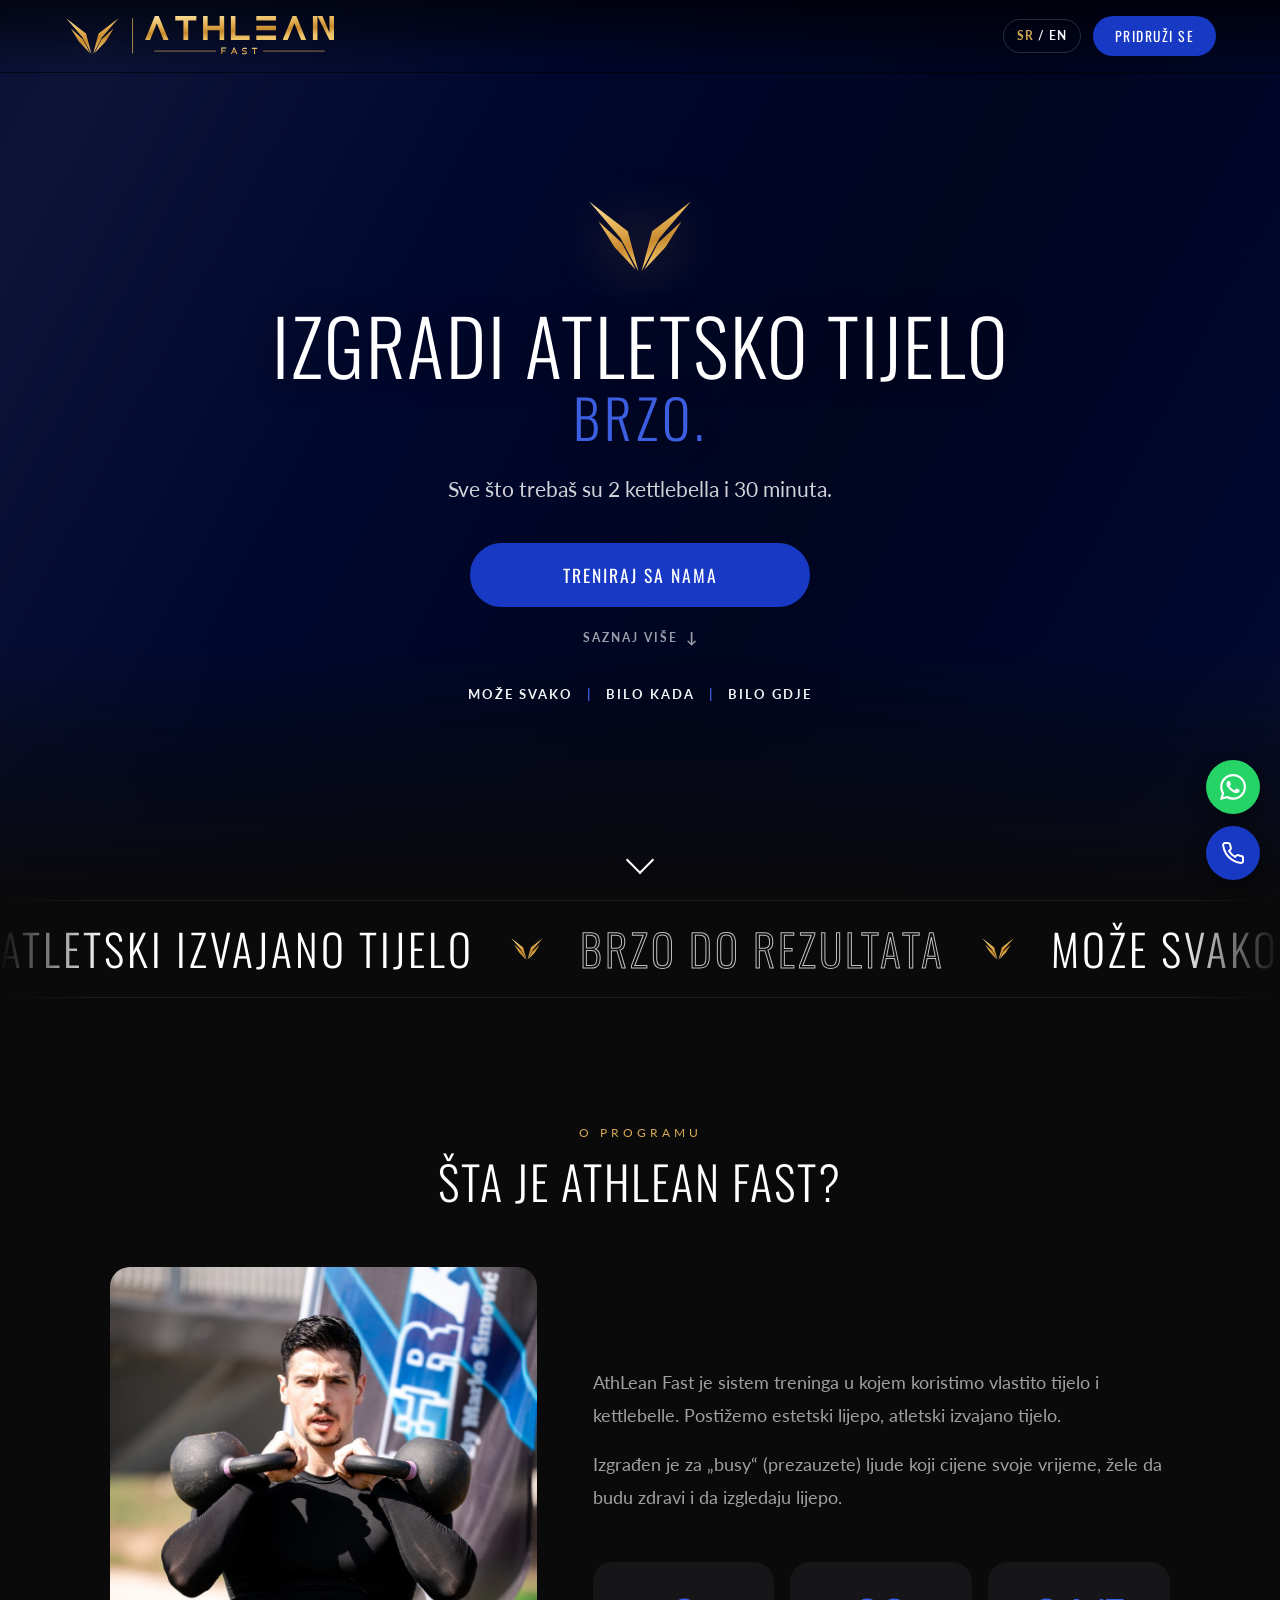
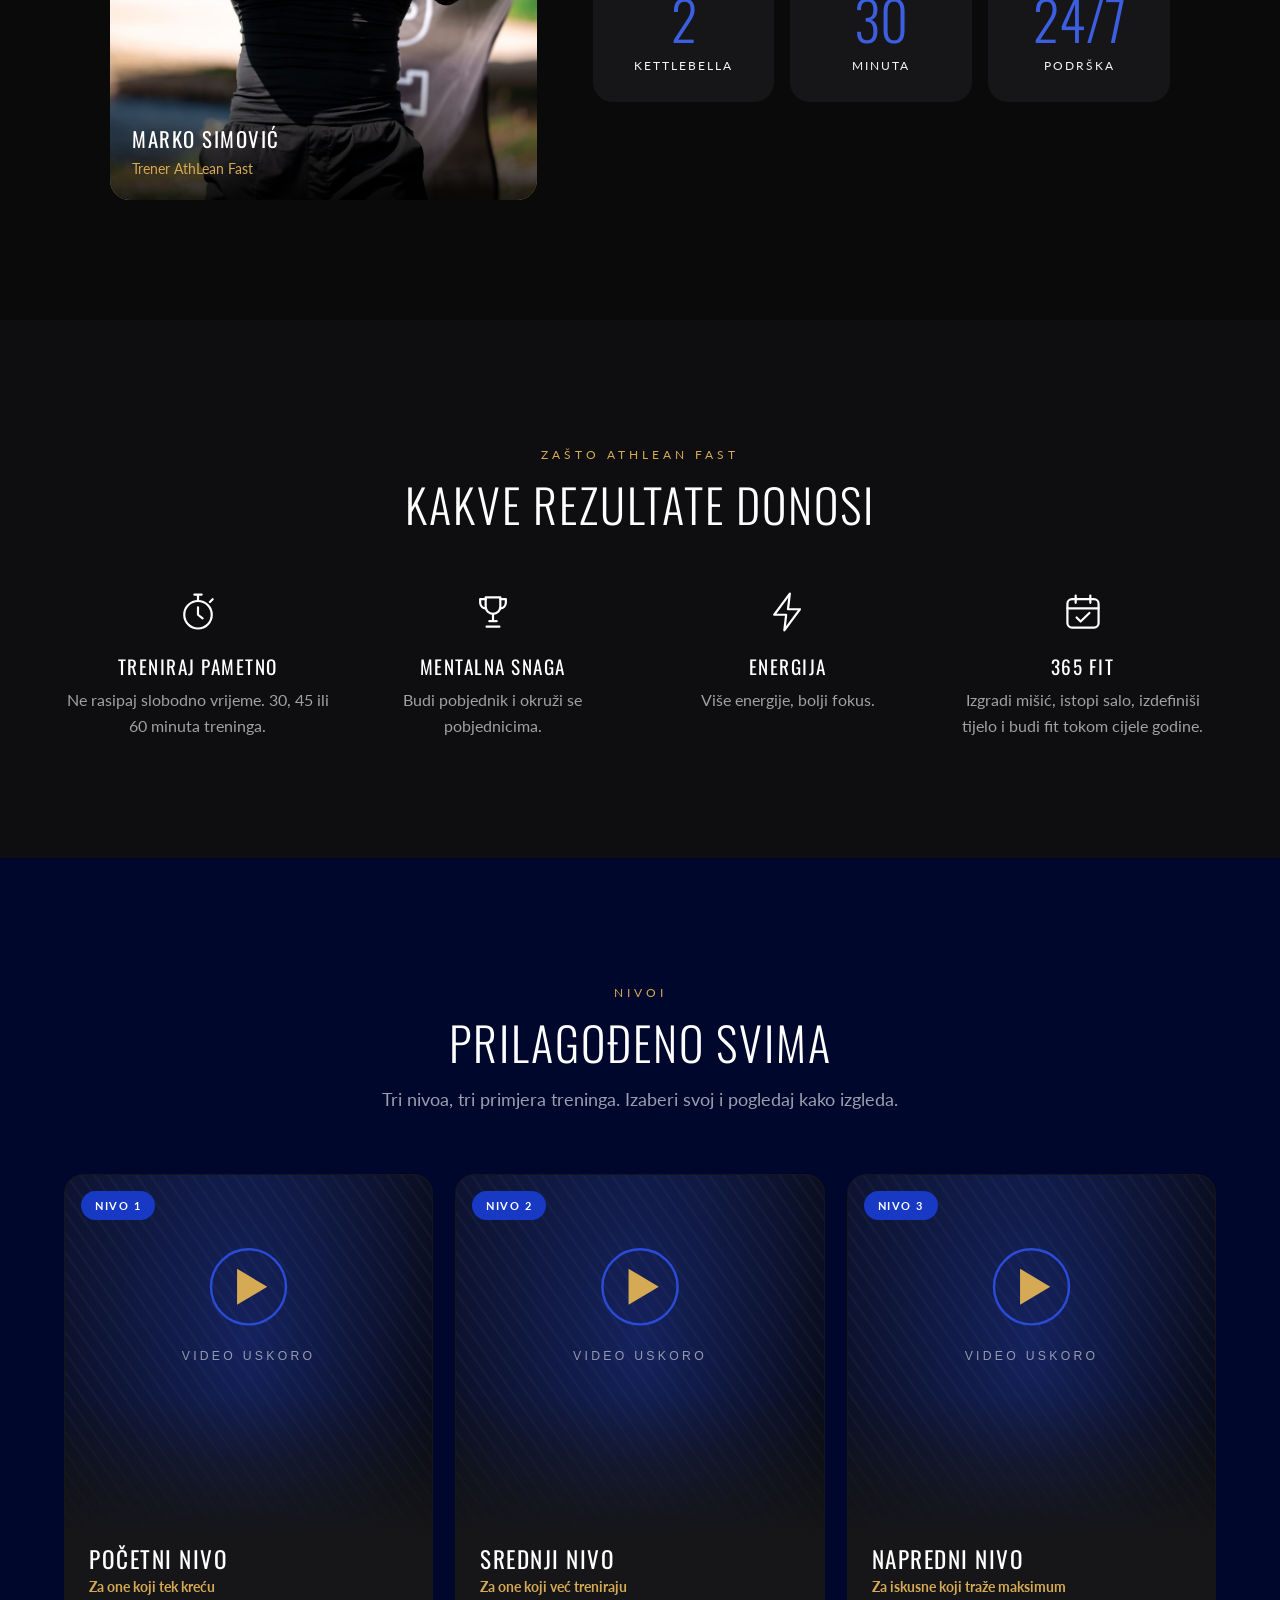
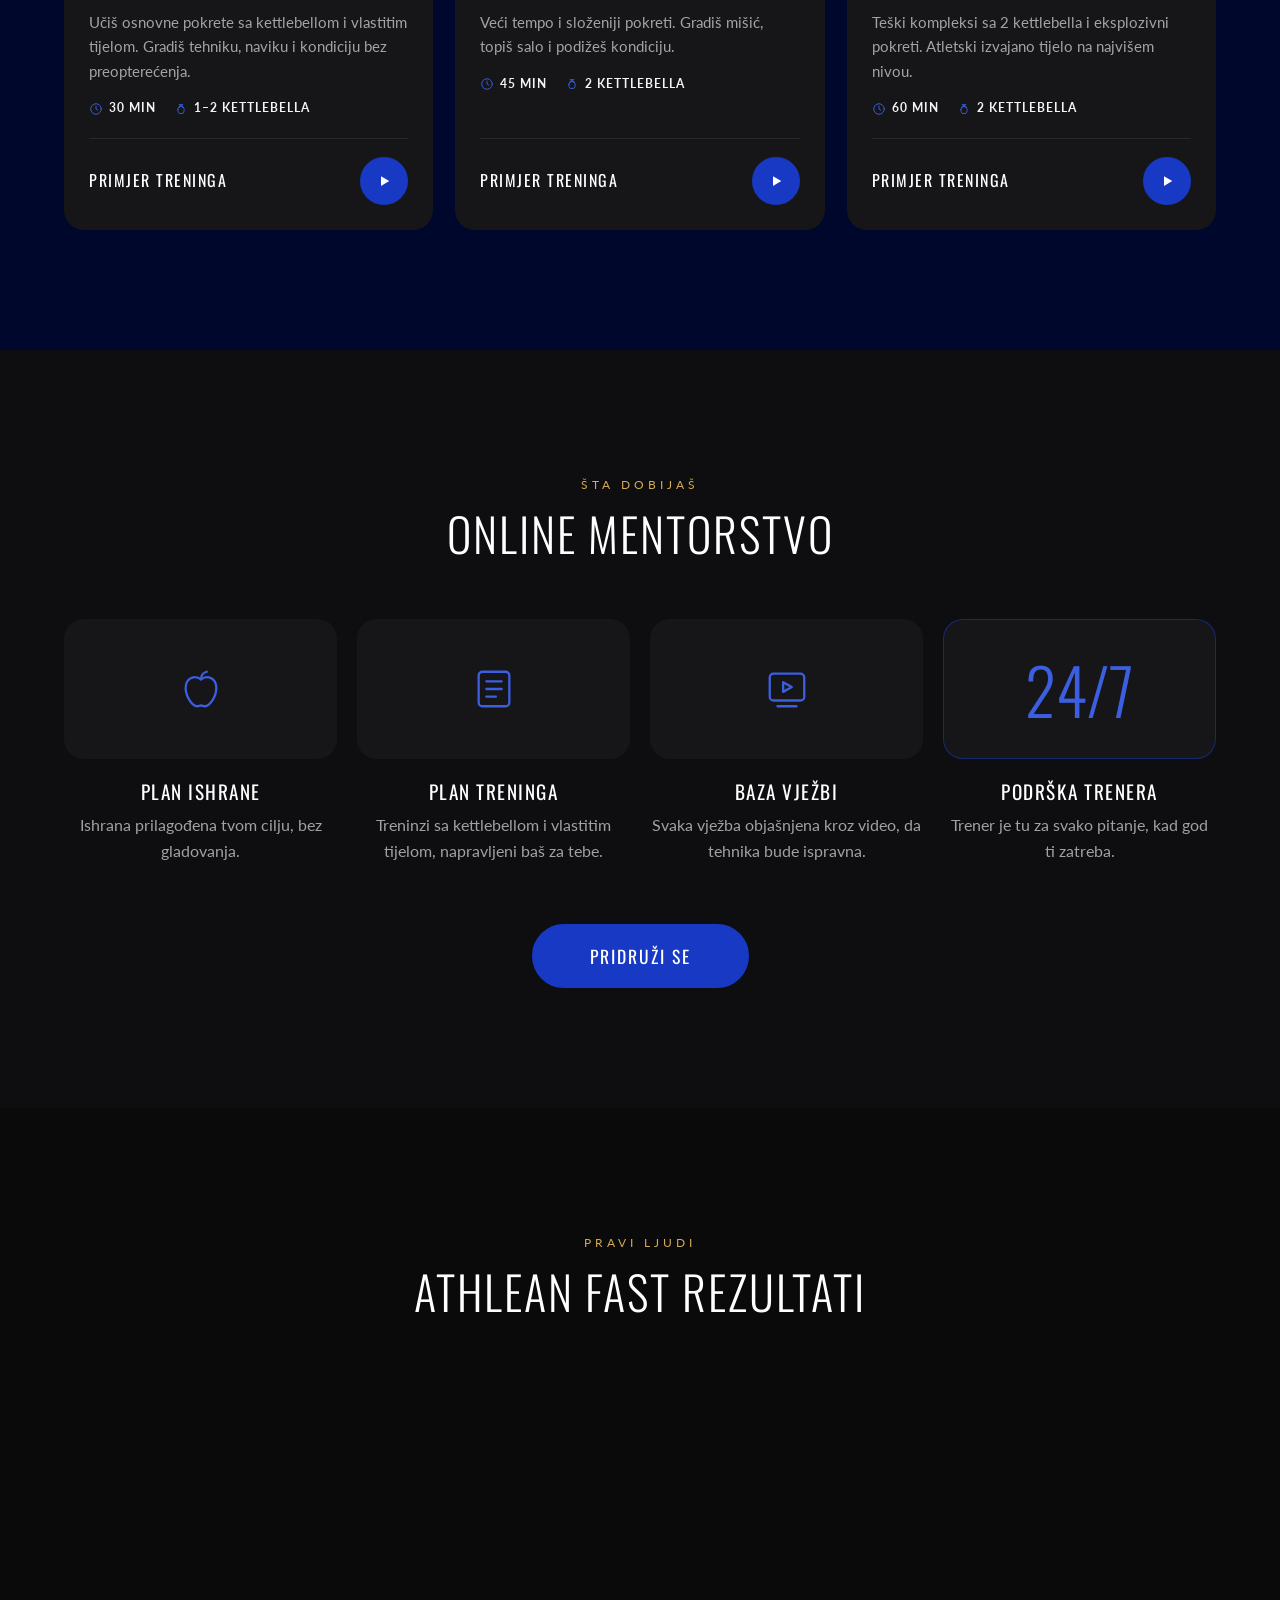
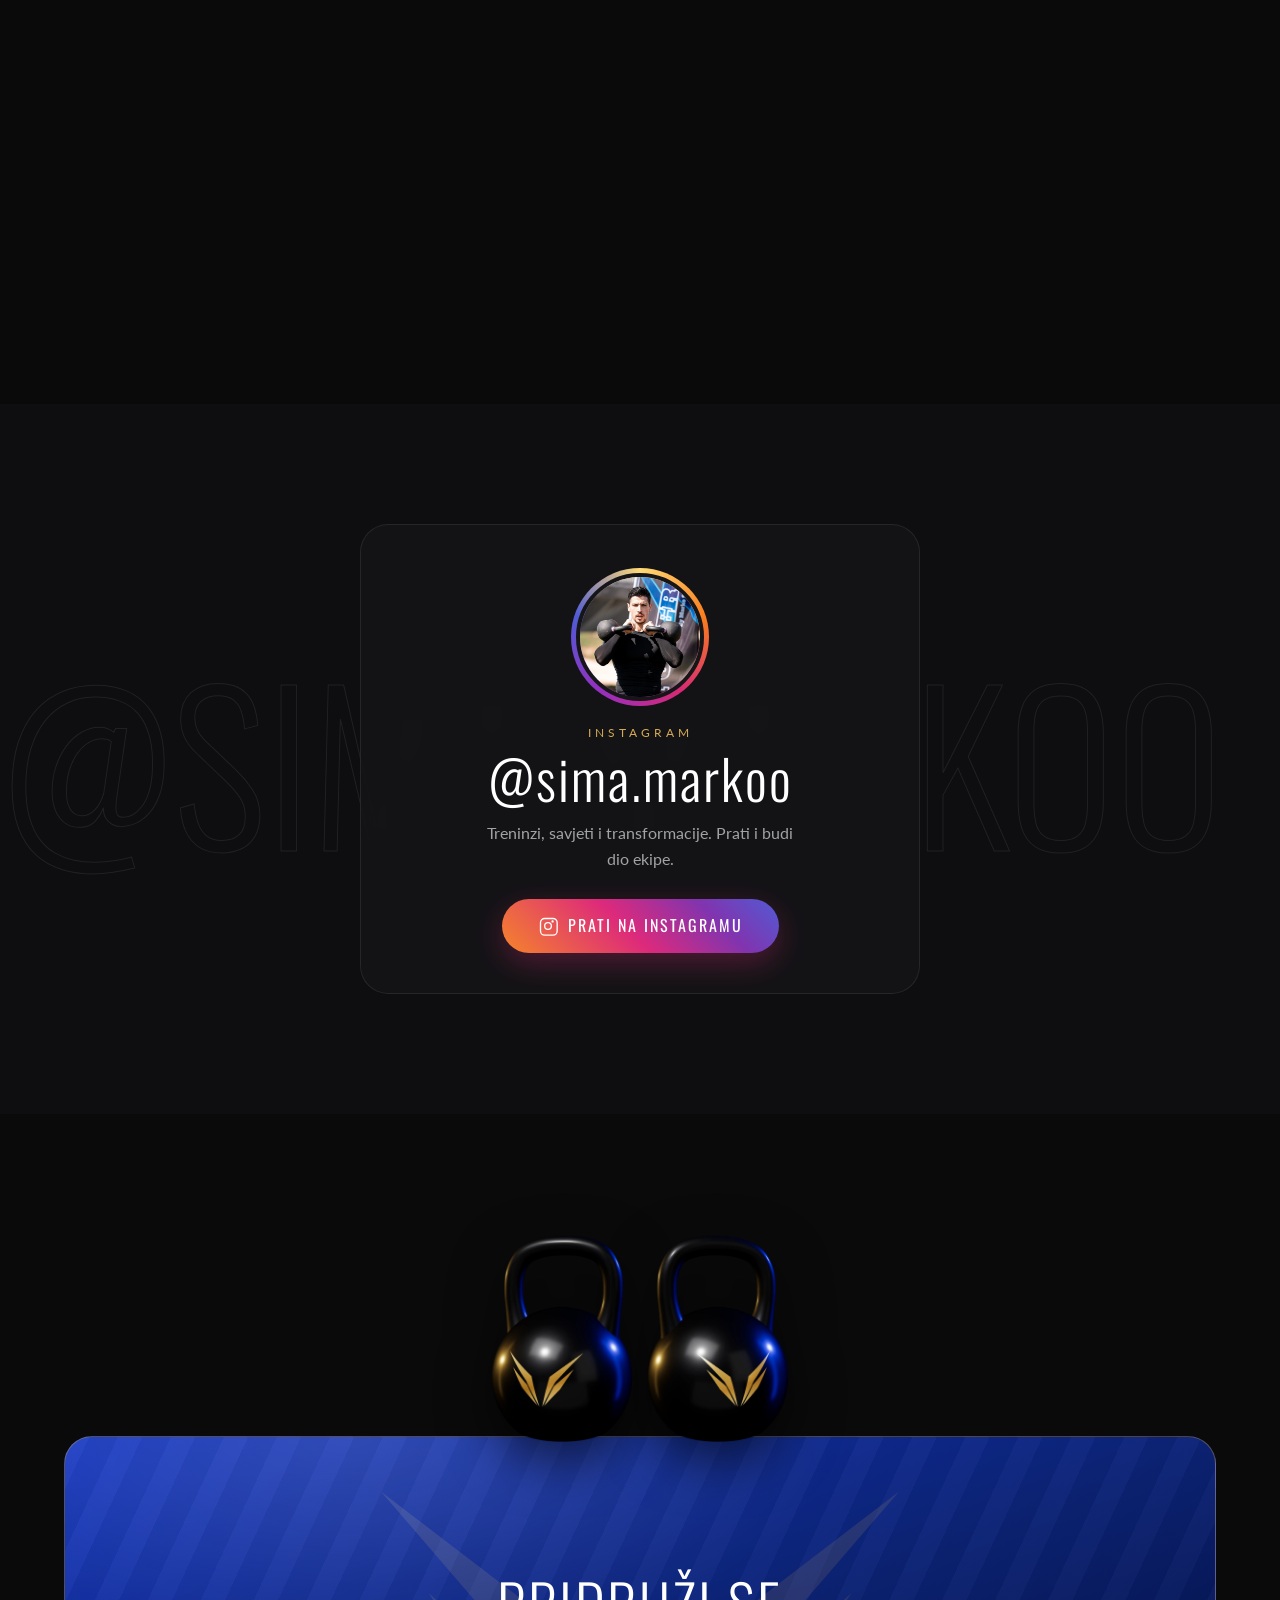
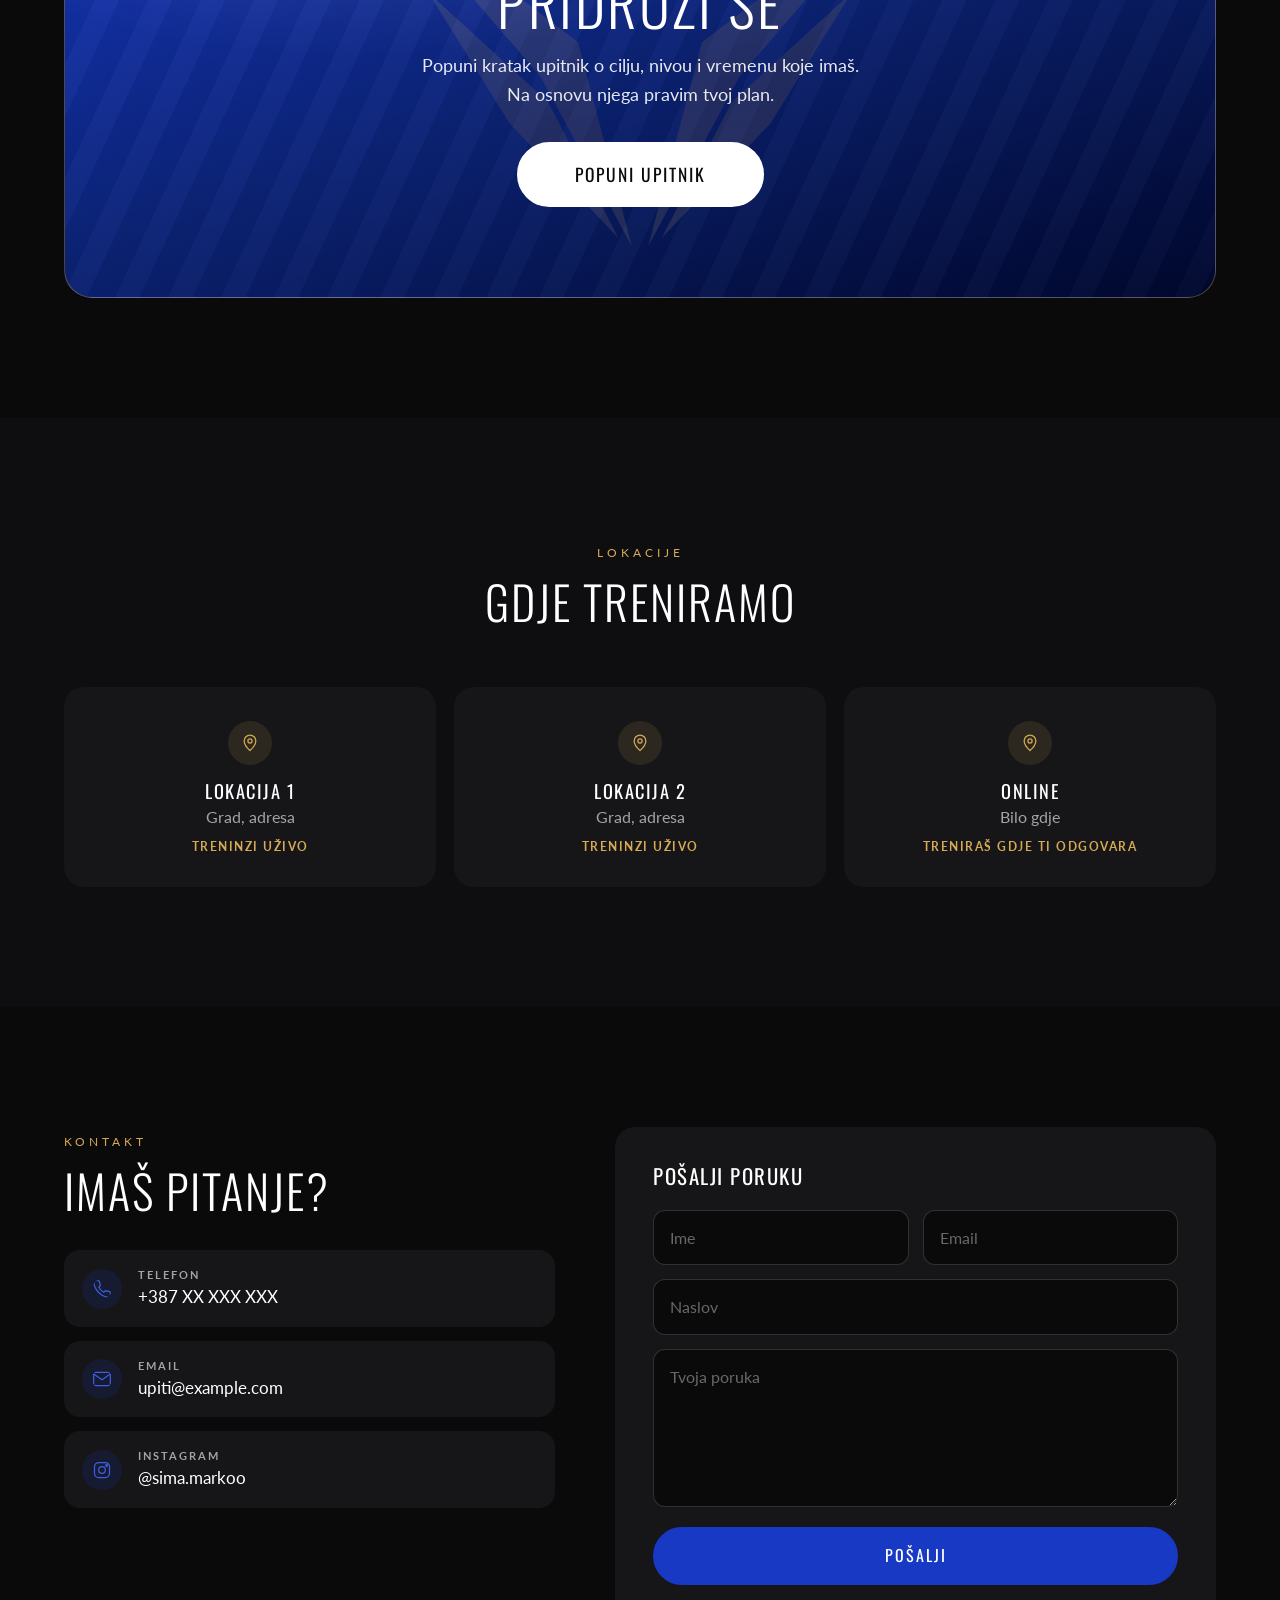
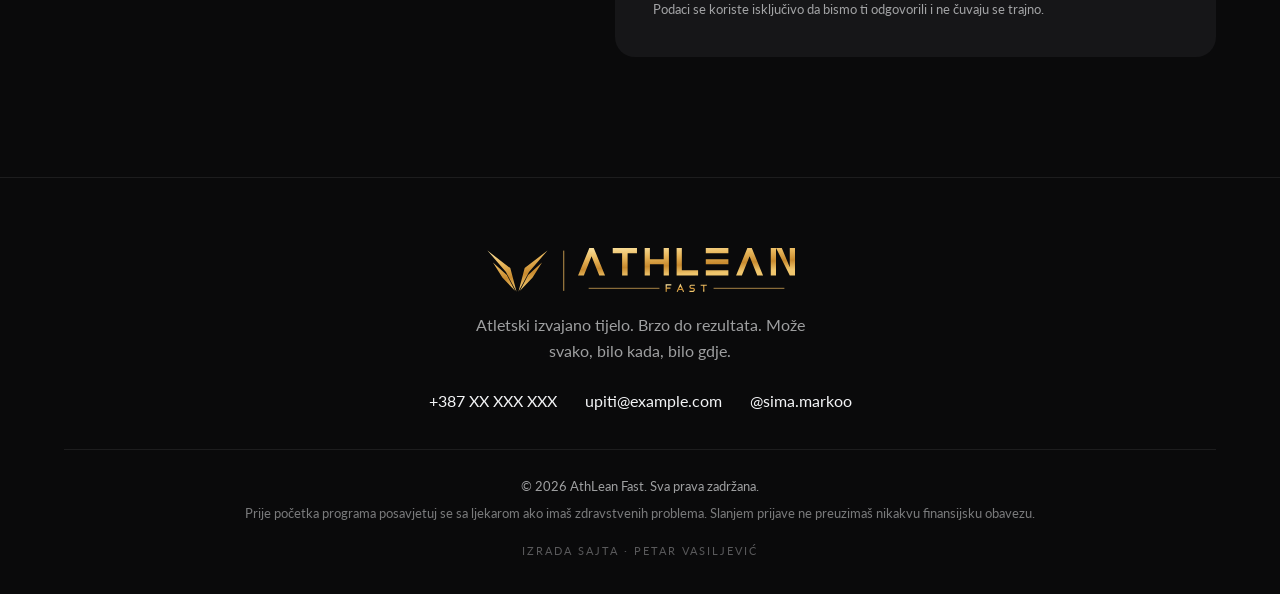
==== elegantna/index.html @ 093bf322 "Potpis u futeru: „Izrada sajta · Petar Vasiljević" Poslednji, najmanji i najtiši red futera, u obe v" ====
<!DOCTYPE html>
<html lang="sr">
<head>
  <meta charset="UTF-8">
  <meta name="viewport" content="width=device-width, initial-scale=1.0">
  <title>AthLean Fast: atletski izvajano tijelo, brzo do rezultata</title>
  <meta name="description" content="AthLean Fast je sistem treninga sa vlastitim tijelom i kettlebellom. Sve što trebaš su 2 kettlebella i 30 minuta iskrenog rada. Online mentorstvo za sve nivoe.">
  <meta name="theme-color" content="#0a0a0b">
  <!-- Prethodni stil, samo za poređenje (glavni sajt je u korenu). -->
  <meta name="robots" content="noindex">

  <link rel="canonical" href="https://pecapecaa.github.io/Athlean-fast/">
  <link rel="icon" type="image/png" sizes="32x32" href="favicon-32.png">
  <link rel="icon" type="image/svg+xml" href="images/logo-mark.svg">
  <link rel="apple-touch-icon" href="favicon-180.png">

  <meta property="og:type" content="website">
  <meta property="og:site_name" content="AthLean Fast">
  <meta property="og:locale" content="sr_RS">
  <meta property="og:title" content="AthLean Fast: atletski izvajano tijelo, brzo do rezultata">
  <meta property="og:description" content="Sistem treninga sa vlastitim tijelom i kettlebellom. 2 kettlebella i 30 minuta iskrenog rada.">
  <meta property="og:url" content="https://pecapecaa.github.io/Athlean-fast/">
  <meta property="og:image" content="https://pecapecaa.github.io/Athlean-fast/images/og-share.png">
  <meta property="og:image:width" content="1200">
  <meta property="og:image:height" content="630">
  <meta property="og:image:alt" content="AthLean Fast">
  <meta name="twitter:card" content="summary_large_image">
  <meta name="twitter:title" content="AthLean Fast: atletski izvajano tijelo, brzo do rezultata">
  <meta name="twitter:description" content="Sistem treninga sa vlastitim tijelom i kettlebellom.">
  <meta name="twitter:image" content="https://pecapecaa.github.io/Athlean-fast/images/og-share.png">

  <link rel="preconnect" href="https://fonts.googleapis.com">
  <link rel="preconnect" href="https://fonts.gstatic.com" crossorigin>
  <!-- Ne blokira prvi prikaz: ako Google Fonts kasni, stranica se crta
       rezervnim fontom. -->
  <link rel="stylesheet" media="print" onload="this.media='all';this.onload=null"
    href="https://fonts.googleapis.com/css2?family=Oswald:wght@300;400&family=Lato:wght@400;700&display=swap">
  <noscript>
    <link rel="stylesheet"
      href="https://fonts.googleapis.com/css2?family=Oswald:wght@300;400&family=Lato:wght@400;700&display=swap">
  </noscript>
  <link rel="stylesheet" href="styles.css?v=8b1a6b80">

  <script>
    // Sopstveni događaji i tagovi za analitiku (Microsoft Clarity). Sve kroz
    // try/catch: bez taga, ili kad ga blokira adblocker, sajt radi normalno.
    window.clEvent = function (name) {
      try { if (window.clarity) window.clarity('event', name); } catch (e) {}
    };
    window.clTag = function (key, value) {
      try { if (window.clarity) window.clarity('set', key, String(value).slice(0, 255)); } catch (e) {}
    };
    // Snimci se brišu kad dan pređe 100.000 sesija; sesija sa prijavom (ili
    // pokušajem prijave) vredi previše da bi se izgubila.
    window.clKeep = function (reason) {
      try { if (window.clarity) window.clarity('upgrade', reason); } catch (e) {}
    };
    // Prvi ulazak u sesiji počinje samo zlatnim logom na plavoj, pa prelazi
    // u početnu. Ne kad se dolazi pravo na deo stranice ili na prijavu, ni
    // kad posetilac traži manje pokreta. Ovde, pre crtanja, da se početna
    // ne bi pojavila pa nestala.
    (function () {
      try {
        if (location.hash || /[?&]prijava=/.test(location.search)) return;
        if (window.matchMedia && matchMedia('(prefers-reduced-motion: reduce)').matches) return;
        if (sessionStorage.getItem('afIntroElegantna')) return;
        sessionStorage.setItem('afIntroElegantna', '1');
        document.documentElement.classList.add('has-intro');
      } catch (e) {}
    })();
  </script>
</head>
<body>
  <div class="intro" id="intro" aria-hidden="true">
    <img src="images/logo-stacked.svg" alt="" width="788" height="548">
  </div>
  <a class="skip-link" href="#main" data-sr="Preskoči na sadržaj" data-en="Skip to content">Preskoči na sadržaj</a>

  <nav class="navbar" id="navbar">
    <div class="container nav-container">
      <a href="#hero" class="logo">
        <img src="images/logo.svg" alt="AthLean Fast" width="337" height="50">
      </a>
      <div class="nav-actions">
        <button type="button" class="lang-toggle" id="langToggle" aria-label="Jezik / Language">
          <span class="lang-active">SR</span> / <span>EN</span>
        </button>
        <button type="button" class="nav-join" id="navJoin" data-join="meni" data-sr="Pridruži se" data-en="Join">Pridruži se</button>
      </div>
    </div>
  </nav>

  <!-- Jedna stranica koja se samo skroluje: nema menija ni posebnih stranica
       za "O nama" i kontakt, sve je redom ispod. -->
  <main id="main" tabindex="-1">
    <section class="hero" id="hero">
      <!-- Pozadinski snimak: dovoljno je ubaciti videos/hero.mp4 (i po želji
           videos/hero.webm). Dok fajla nema, prikazuje se statična pozadina. -->
      <video id="heroVideo" class="hero-video" data-src="videos/hero.mp4" data-src-webm="videos/hero.webm"
        muted loop playsinline preload="none" aria-hidden="true"></video>
      <div class="hero-bg" id="heroBg"></div>
      <div class="hero-overlay"></div>
      <div class="container hero-content">
        <span class="hero-emblem"><img src="images/logo-mark.svg" alt="" width="750" height="530"></span>
        <h1 class="hero-title">
          <span data-sr="Izgradi atletsko tijelo" data-en="Build an athletic body">Izgradi atletsko tijelo</span>
          <span class="hero-title-accent" data-sr="Brzo." data-en="Fast.">Brzo.</span>
        </h1>
        <p class="hero-subtitle" data-sr="Sve što trebaš su 2 kettlebella i 30 minuta." data-en="All you need is 2 kettlebells and 30 minutes.">Sve što trebaš su 2 kettlebella i 30 minuta.</p>
        <div class="hero-buttons">
          <button type="button" class="btn btn-primary btn-lg" data-join="hero" data-sr="Treniraj sa nama" data-en="Train with us">Treniraj sa nama</button>
          <a href="#about" class="btn-link" data-sr="Saznaj više" data-en="Learn more">Saznaj više</a>
        </div>
        <ul class="hero-points">
          <li data-sr="Može svako" data-en="Anyone can">Može svako</li>
          <li data-sr="Bilo kada" data-en="Any time">Bilo kada</li>
          <li data-sr="Bilo gdje" data-en="Anywhere">Bilo gdje</li>
        </ul>
      </div>
      <a href="#about" class="scroll-indicator" aria-label="Nastavi niže"><span class="scroll-arrow"></span></a>
    </section>

    <!-- Pokretna traka: ukras, isti tekst je i drugde na stranici. -->
    <div class="marquee" aria-hidden="true">
      <div class="marquee-track">
        <div class="marquee-group">
          <span data-sr="Atletski izvajano tijelo" data-en="Athletic, sculpted body">Atletski izvajano tijelo</span>
          <img src="images/logo-mark.svg" alt="" width="750" height="530">
          <span class="marquee-outline" data-sr="Brzo do rezultata" data-en="Results, fast">Brzo do rezultata</span>
          <img src="images/logo-mark.svg" alt="" width="750" height="530">
          <span data-sr="Može svako" data-en="Anyone can">Može svako</span>
          <img src="images/logo-mark.svg" alt="" width="750" height="530">
          <span class="marquee-outline" data-sr="Bilo kada" data-en="Any time">Bilo kada</span>
          <img src="images/logo-mark.svg" alt="" width="750" height="530">
          <span data-sr="Bilo gdje" data-en="Anywhere">Bilo gdje</span>
          <img src="images/logo-mark.svg" alt="" width="750" height="530">
          <span class="marquee-outline" data-sr="30 minuta" data-en="30 minutes">30 minuta</span>
          <img src="images/logo-mark.svg" alt="" width="750" height="530">
        </div>
      </div>
    </div>

    <!-- 1. Šta je AthLean Fast -->
    <section class="section" id="about">
      <div class="container">
        <div class="section-header">
          <div class="section-kicker" data-sr="O programu" data-en="About">O programu</div>
          <h2 class="section-title" data-sr="Šta je AthLean Fast?" data-en="What is AthLean Fast?">Šta je AthLean Fast?</h2>
        </div>
        <div class="about">
          <figure class="about-media">
            <img src="images/trener.jpg" alt="Marko Simović, trener AthLean Fast, sa dva kettlebella" width="900" height="1125" loading="lazy" decoding="async">
            <figcaption>
              <strong>Marko Simović</strong>
              <span data-sr="Trener AthLean Fast" data-en="AthLean Fast coach">Trener AthLean Fast</span>
            </figcaption>
          </figure>
          <div class="about-text">
            <p data-sr="AthLean Fast je sistem treninga u kojem koristimo vlastito tijelo i kettlebelle. Postižemo estetski lijepo, atletski izvajano tijelo." data-en="AthLean Fast is a training system built on your own body and kettlebells. The result is an aesthetic, athletic, sculpted body.">AthLean Fast je sistem treninga u kojem koristimo vlastito tijelo i kettlebelle. Postižemo estetski lijepo, atletski izvajano tijelo.</p>
            <p data-sr="Izgrađen je za „busy“ (prezauzete) ljude koji cijene svoje vrijeme, žele da budu zdravi i da izgledaju lijepo." data-en="Built for busy people who value their time and want to be healthy and look good.">Izgrađen je za „busy“ (prezauzete) ljude koji cijene svoje vrijeme, žele da budu zdravi i da izgledaju lijepo.</p>
            <div class="about-stats">
              <div class="about-stat">
                <div class="stat-num">2</div>
                <div class="stat-lbl" data-sr="Kettlebella" data-en="Kettlebells">Kettlebella</div>
              </div>
              <div class="about-stat">
                <div class="stat-num">30</div>
                <div class="stat-lbl" data-sr="Minuta" data-en="Minutes">Minuta</div>
              </div>
              <div class="about-stat">
                <div class="stat-num">24/7</div>
                <div class="stat-lbl" data-sr="Podrška" data-en="Support">Podrška</div>
              </div>
            </div>
          </div>
        </div>
      </div>
    </section>

    <!-- 2. Kakve rezultate donosi -->
    <section class="section section--alt" id="results">
      <div class="container">
        <div class="section-header">
          <div class="section-kicker" data-sr="Zašto AthLean Fast" data-en="Why AthLean Fast">Zašto AthLean Fast</div>
          <h2 class="section-title" data-sr="Kakve rezultate donosi" data-en="What it delivers">Kakve rezultate donosi</h2>
        </div>
        <div class="feature-grid" id="resultsGrid"></div>
      </div>
    </section>

    <!-- 3. Prilagođeno svima -->
    <section class="section section--velvet" id="levels">
      <div class="container">
        <div class="section-header">
          <div class="section-kicker" data-sr="Nivoi" data-en="Levels">Nivoi</div>
          <h2 class="section-title" data-sr="Prilagođeno svima" data-en="Built for everyone">Prilagođeno svima</h2>
          <p class="section-lead" data-sr="Tri nivoa, tri primjera treninga. Izaberi svoj i pogledaj kako izgleda." data-en="Three levels, three sample workouts. Pick yours and see what it looks like.">Tri nivoa, tri primjera treninga. Izaberi svoj i pogledaj kako izgleda.</p>
        </div>
        <div class="cards-grid" id="levelsGrid"></div>
      </div>
    </section>

    <!-- 4. Online mentorstvo -->
    <section class="section section--alt" id="mentorship">
      <div class="container">
        <div class="section-header">
          <div class="section-kicker" data-sr="Šta dobijaš" data-en="What you get">Šta dobijaš</div>
          <h2 class="section-title" data-sr="Online mentorstvo" data-en="Online coaching">Online mentorstvo</h2>
        </div>
        <div class="feature-grid feature-grid--cards" id="mentorshipGrid"></div>
        <div class="section-cta">
          <button type="button" class="btn btn-primary btn-lg" data-join="mentorstvo" data-sr="Pridruži se" data-en="Join now">Pridruži se</button>
        </div>
      </div>
    </section>

    <!-- Transformacije -->
    <section class="section" id="transformations">
      <div class="container">
        <div class="section-header">
          <div class="section-kicker" data-sr="Pravi ljudi" data-en="Real people">Pravi ljudi</div>
          <h2 class="section-title" data-sr="AthLean Fast rezultati" data-en="AthLean Fast results">AthLean Fast rezultati</h2>
        </div>
        <div id="transformationsReel"></div>
      </div>
    </section>

    <!-- Instagram: veliko, odmah prepoznatljivo, jedan dodir do profila. -->
    <section class="section section--alt ig" id="instagram">
      <div class="ig-backdrop" aria-hidden="true">
        <div class="ig-backdrop-track">
          <span data-contact="instagram-handle">@sima.markoo</span>
          <span data-contact="instagram-handle">@sima.markoo</span>
          <span data-contact="instagram-handle">@sima.markoo</span>
          <span data-contact="instagram-handle">@sima.markoo</span>
        </div>
      </div>
      <div class="container">
        <a class="ig-card" href="#" data-contact="instagram-link" target="_blank" rel="noopener">
          <span class="ig-avatar"><img src="images/trener.jpg" alt="" width="900" height="1125" loading="lazy" decoding="async"></span>
          <span class="ig-kicker">Instagram</span>
          <span class="ig-handle" data-contact="instagram-handle">@sima.markoo</span>
          <span class="ig-line" data-sr="Treninzi, savjeti i transformacije. Prati i budi dio ekipe." data-en="Workouts, tips and transformations. Follow and join the crew.">Treninzi, savjeti i transformacije. Prati i budi dio ekipe.</span>
          <span class="ig-btn"><svg width="20" height="20" viewBox="0 0 24 24" fill="none" stroke="currentColor" stroke-width="1.6" stroke-linecap="round" stroke-linejoin="round" aria-hidden="true"><rect x="3" y="3" width="20" height="20" rx="5"/><circle cx="12" cy="12" r="4"/><circle cx="17.5" cy="6.5" r="0.6" fill="currentColor"/></svg><span data-sr="Prati na Instagramu" data-en="Follow on Instagram">Prati na Instagramu</span></span>
        </a>
      </div>
    </section>

    <!-- 5. Pridruži se -->
    <!-- Dva kettlebella padnu i lupe o gornju ivicu kartice, a natpis na
         kartici tresne za njima. -->
    <section class="section kb-drop" id="join">
      <div class="container">
        <div class="kb-stage">
          <div class="kb-unit">
            <picture>
              <source srcset="images/kettlebell-1.webp" type="image/webp">
              <img class="kb-solid" src="images/kettlebell-1.png" alt="" width="600" height="867">
            </picture>
            <span class="kb-dust"></span>
          </div>
          <div class="kb-unit kb-unit--2">
            <picture>
              <source srcset="images/kettlebell-2.webp" type="image/webp">
              <img class="kb-solid" src="images/kettlebell-2.png" alt="" width="600" height="867">
            </picture>
            <span class="kb-dust"></span>
          </div>
        </div>
        <div class="join-band">
          <p class="join-kicker slam" style="--delay: 0.6s" data-sr="2 kettlebella · 30 minuta · iskren rad" data-en="2 kettlebells · 30 minutes · honest work">2 kettlebella · 30 minuta · iskren rad</p>
          <h2 data-sr="Pridruži se" data-en="Join us">Pridruži se</h2>
          <p data-sr="Popuni kratak upitnik o cilju, nivou i vremenu koje imaš. Na osnovu njega pravim tvoj plan." data-en="Fill in a short questionnaire about your goal, your level and the time you have. Your plan is built from it.">Popuni kratak upitnik o cilju, nivou i vremenu koje imaš. Na osnovu njega pravim tvoj plan.</p>
          <button type="button" class="btn btn-primary btn-lg" data-join="poziv" data-sr="Popuni upitnik" data-en="Fill in the questionnaire">Popuni upitnik</button>
        </div>
      </div>
    </section>

    <!-- Lokacije -->
    <section class="section section--alt" id="locations">
      <div class="container">
        <div class="section-header">
          <div class="section-kicker" data-sr="Lokacije" data-en="Locations">Lokacije</div>
          <h2 class="section-title" data-sr="Gdje treniramo" data-en="Where we train">Gdje treniramo</h2>
        </div>
        <div class="locations" id="locationsGrid"></div>
      </div>
    </section>

    <!-- Kontakt -->
    <section class="section" id="contact">
      <div class="container contact-grid">
        <div class="contact-info">
          <div class="section-header">
            <div class="section-kicker" data-sr="Kontakt" data-en="Contact">Kontakt</div>
            <h2 class="section-title" data-sr="Imaš pitanje?" data-en="Got a question?">Imaš pitanje?</h2>
          </div>
          <div class="contact-item">
            <svg width="24" height="24" viewBox="0 0 24 24" fill="none" stroke="currentColor" stroke-width="2" stroke-linecap="round" stroke-linejoin="round" aria-hidden="true"><path d="M22 16.92v3a2 2 0 01-2.18 2 19.79 19.79 0 01-8.63-3.07 19.5 19.5 0 01-6-6 19.79 19.79 0 01-3.07-8.67A2 2 0 014.11 2h3a2 2 0 012 1.72c.13.96.36 1.9.7 2.81a2 2 0 01-.45 2.11L8.09 9.91a16 16 0 006 6l1.27-1.27a2 2 0 012.11-.45c.91.34 1.85.57 2.81.7A2 2 0 0122 16.92z"/></svg>
            <div>
              <strong data-sr="Telefon" data-en="Phone">Telefon</strong>
              <a href="#" data-contact="phone"></a>
            </div>
          </div>
          <div class="contact-item">
            <svg width="24" height="24" viewBox="0 0 24 24" fill="none" stroke="currentColor" stroke-width="2" stroke-linecap="round" stroke-linejoin="round" aria-hidden="true"><path d="M4 4h16a2 2 0 012 2v12a2 2 0 01-2 2H4a2 2 0 01-2-2V6a2 2 0 012-2z"/><path d="M22 6l-10 7L2 6"/></svg>
            <div>
              <strong>Email</strong>
              <a href="#" data-contact="email"></a>
            </div>
          </div>
          <div class="contact-item">
            <svg width="24" height="24" viewBox="0 0 24 24" fill="none" stroke="currentColor" stroke-width="2" stroke-linecap="round" stroke-linejoin="round" aria-hidden="true"><rect x="3" y="3" width="18" height="18" rx="5"/><circle cx="12" cy="12" r="4"/><circle cx="17.5" cy="6.5" r="1" fill="currentColor"/></svg>
            <div>
              <strong>Instagram</strong>
              <a href="#" data-contact="instagram" target="_blank" rel="noopener"></a>
            </div>
          </div>
        </div>
        <form class="contact-form" id="contactForm" novalidate>
          <h3 data-sr="Pošalji poruku" data-en="Send a message">Pošalji poruku</h3>
          <div class="form-row">
            <input type="text" id="cName" autocomplete="name" data-clarity-mask="true" placeholder="Ime" data-sr-ph="Ime" data-en-ph="Name" aria-label="Ime" required>
            <input type="email" id="cEmail" autocomplete="email" data-clarity-mask="true" placeholder="Email" aria-label="Email" required>
          </div>
          <input type="text" id="cSubject" data-clarity-mask="true" placeholder="Naslov" data-sr-ph="Naslov" data-en-ph="Subject" aria-label="Naslov">
          <textarea id="cMessage" data-clarity-mask="true" rows="5" placeholder="Tvoja poruka" data-sr-ph="Tvoja poruka" data-en-ph="Your message" aria-label="Poruka" required></textarea>
          <button type="submit" class="btn btn-primary btn-full" data-sr="Pošalji" data-en="Send">Pošalji</button>
          <p class="form-privacy-note" data-sr="Podaci se koriste isključivo da bismo ti odgovorili i ne čuvaju se trajno." data-en="Your details are used only to reply to you and are not stored permanently.">Podaci se koriste isključivo da bismo ti odgovorili i ne čuvaju se trajno.</p>
        </form>
      </div>
    </section>
  </main>

  <footer class="footer" id="footer">
    <div class="container">
      <a href="#hero" class="logo">
        <img src="images/logo.svg" alt="AthLean Fast" width="337" height="50" loading="lazy">
      </a>
      <p class="footer-tagline" data-sr="Atletski izvajano tijelo. Brzo do rezultata. Može svako, bilo kada, bilo gdje." data-en="An athletic, sculpted body. Results, fast. Anyone, any time, anywhere.">Atletski izvajano tijelo. Brzo do rezultata. Može svako, bilo kada, bilo gdje.</p>
      <ul class="footer-contact">
        <li><a href="#" data-contact="phone"></a></li>
        <li><a href="#" data-contact="email"></a></li>
        <li><a href="#" data-contact="instagram" target="_blank" rel="noopener"></a></li>
      </ul>
      <div class="footer-bottom">
        <p>&copy; 2026 AthLean Fast. <span data-sr="Sva prava zadržana." data-en="All rights reserved.">Sva prava zadržana.</span></p>
        <p class="footer-note" data-sr="Prije početka programa posavjetuj se sa ljekarom ako imaš zdravstvenih problema. Slanjem prijave ne preuzimaš nikakvu finansijsku obavezu." data-en="If you have any health conditions, check with a doctor before starting the programme. Signing up does not commit you to any payment.">Prije početka programa posavjetuj se sa ljekarom ako imaš zdravstvenih problema. Slanjem prijave ne preuzimaš nikakvu finansijsku obavezu.</p>
        <p class="footer-credit"><span data-sr="Izrada sajta" data-en="Website by">Izrada sajta</span> · <a href="mailto:petar.vasiljevic.dev@gmail.com">Petar Vasiljević</a></p>
      </div>
    </div>
  </footer>

  <div class="join-overlay" id="joinOverlay" role="dialog" aria-modal="true" aria-labelledby="joinTitle" inert>
    <div class="join-modal" id="joinModal">
      <button type="button" class="join-close" id="joinClose" aria-label="Zatvori">&times;</button>
      <div class="join-progress" id="joinProgress">
        <div class="jp-step jp-step--active" id="jpStep1">
          <span class="jp-num">1</span>
          <span class="jp-lbl" data-sr="O tebi" data-en="About you">O tebi</span>
        </div>
        <div class="jp-line" id="jpLine"></div>
        <div class="jp-step" id="jpStep2">
          <span class="jp-num">2</span>
          <span class="jp-lbl" data-sr="Upitnik" data-en="Questionnaire">Upitnik</span>
        </div>
      </div>
      <div id="joinFormWrap">
        <h2 class="join-title" id="joinTitle">Pridruži se</h2>
        <p class="join-desc" id="joinDesc"></p>
        <form id="joinForm" novalidate>
          <div id="joinStep1">
            <label class="field">
              <span data-sr="Ime i prezime" data-en="Full name">Ime i prezime</span>
              <input type="text" id="jName" autocomplete="name" data-clarity-mask="true">
            </label>
            <label class="field">
              <span>Email</span>
              <input type="email" id="jEmail" autocomplete="email" data-clarity-mask="true">
            </label>
            <div class="form-row">
              <label class="field">
                <span data-sr="Telefon" data-en="Phone">Telefon</span>
                <input type="tel" id="jPhone" autocomplete="tel" data-clarity-mask="true">
              </label>
              <label class="field">
                <span><span data-sr="Godine" data-en="Age">Godine</span> <span class="field-optional" data-sr="(nije obavezno)" data-en="(optional)">(nije obavezno)</span></span>
                <input type="number" id="jAge" min="14" max="99" inputmode="numeric">
              </label>
            </div>
            <div class="join-actions">
              <button type="button" class="btn btn-primary btn-full" id="joinNext" data-sr="Dalje →" data-en="Next →">Dalje →</button>
            </div>
          </div>
          <div id="joinStep2" hidden>
            <div id="joinQuestions"></div>
            <div class="join-actions">
              <button type="submit" class="btn btn-primary btn-full" id="joinSubmit" data-sr="Pošalji prijavu" data-en="Send sign-up">Pošalji prijavu</button>
              <button type="button" class="join-back" id="joinBack" data-sr="← Nazad" data-en="← Back">← Nazad</button>
            </div>
            <p class="form-privacy-note" data-sr="Podaci se koriste isključivo za pravljenje tvog plana i kontakt u vezi sa prijavom." data-en="Your details are used only to build your plan and to contact you about your sign-up.">Podaci se koriste isključivo za pravljenje tvog plana i kontakt u vezi sa prijavom.</p>
          </div>
        </form>
      </div>
      <div class="join-success" id="joinSuccess" hidden>
        <div class="success-icon">
          <svg width="64" height="64" viewBox="0 0 24 24" fill="none" stroke="currentColor" stroke-width="2" aria-hidden="true"><circle cx="12" cy="12" r="10"/><polyline points="8 12.5 11 15.5 16.5 9"/></svg>
        </div>
        <h2 data-sr="Prijava je poslata!" data-en="You're in!">Prijava je poslata!</h2>
        <p data-sr="Hvala ti! Pregledaću tvoj upitnik i javiti ti se sa sljedećim koracima." data-en="Thank you! I will go through your questionnaire and get back to you with the next steps.">Hvala ti! Pregledaću tvoj upitnik i javiti ti se sa sljedećim koracima.</p>
        <button type="button" class="btn btn-primary" id="joinDone" data-sr="Zatvori" data-en="Close">Zatvori</button>
      </div>
    </div>
  </div>

  <!-- Na telefonu: "Pridruži se" čeka na dnu ekrana čim se prođe vrh, a
       WhatsApp i poziv prelaze u istu traku umesto da lebde preko teksta. -->
  <div class="mobile-join" id="mobileJoin" aria-hidden="true">
    <button type="button" class="btn btn-primary" data-join="traka" tabindex="-1" data-sr="Pridruži se" data-en="Join now">Pridruži se</button>
    <a href="#" data-contact="whatsapp" class="mobile-join-icon mobile-join-whatsapp" target="_blank" rel="noopener" aria-label="WhatsApp" tabindex="-1">
      <svg width="24" height="24" viewBox="0 0 24 24" fill="#fff" aria-hidden="true"><path d="M17.472 14.382c-.297-.149-1.758-.867-2.03-.967-.273-.099-.471-.148-.67.15-.197.297-.767.966-.94 1.164-.173.199-.347.223-.644.075-.297-.15-1.255-.463-2.39-1.475-.883-.788-1.48-1.761-1.653-2.059-.173-.297-.018-.458.13-.606.134-.133.298-.347.446-.52.149-.174.198-.298.298-.497.099-.198.05-.371-.025-.52-.075-.149-.669-1.612-.916-2.207-.242-.579-.487-.5-.669-.51-.173-.008-.371-.01-.57-.01-.198 0-.52.074-.792.372-.272.297-1.04 1.016-1.04 2.479 0 1.462 1.065 2.875 1.213 3.074.149.198 2.096 3.2 5.077 4.487.709.306 1.262.489 1.694.625.712.227 1.36.195 1.871.118.571-.085 1.758-.719 2.006-1.413.248-.694.248-1.289.173-1.413-.074-.124-.272-.198-.57-.347m-5.421 7.403h-.004a9.87 9.87 0 01-5.031-1.378l-.361-.214-3.741.982.998-3.648-.235-.374a9.86 9.86 0 01-1.51-5.26c.001-5.45 4.436-9.884 9.888-9.884 2.64 0 5.122 1.03 6.988 2.898a9.825 9.825 0 012.893 6.994c-.003 5.45-4.437 9.884-9.885 9.884m8.413-18.297A11.815 11.815 0 0012.05 0C5.495 0 .16 5.335.157 11.892c0 2.096.547 4.142 1.588 5.945L.057 24l6.305-1.654a11.882 11.882 0 005.683 1.448h.005c6.554 0 11.89-5.335 11.893-11.893a11.821 11.821 0 00-3.48-8.413z"/></svg>
    </a>
    <a href="#" data-contact="phone-link" class="mobile-join-icon mobile-join-phone" aria-label="Pozovi" tabindex="-1">
      <svg width="22" height="22" viewBox="0 0 24 24" fill="none" stroke="#fff" stroke-width="1.8" stroke-linecap="round" stroke-linejoin="round" aria-hidden="true"><path d="M22 16.92v3a2 2 0 01-2.18 2 19.79 19.79 0 01-8.63-3.07 19.5 19.5 0 01-6-6 19.79 19.79 0 01-3.07-8.67A2 2 0 014.11 2h3a2 2 0 012 1.72c.127.96.361 1.903.7 2.81a2 2 0 01-.45 2.11L8.09 9.91a16 16 0 006 6l1.27-1.27a2 2 0 012.11-.45c.907.339 1.85.573 2.81.7A2 2 0 0122 16.92z"/></svg>
    </a>
  </div>

  <div class="toast" id="toast" role="status" aria-live="polite"></div>

  <aside class="fab-buttons" aria-label="Brzi kontakt">
    <a href="#" data-contact="whatsapp" class="fab-btn fab-whatsapp" target="_blank" rel="noopener" aria-label="WhatsApp">
      <svg width="26" height="26" viewBox="0 0 24 24" fill="#fff" aria-hidden="true"><path d="M17.472 14.382c-.297-.149-1.758-.867-2.03-.967-.273-.099-.471-.148-.67.15-.197.297-.767.966-.94 1.164-.173.199-.347.223-.644.075-.297-.15-1.255-.463-2.39-1.475-.883-.788-1.48-1.761-1.653-2.059-.173-.297-.018-.458.13-.606.134-.133.298-.347.446-.52.149-.174.198-.298.298-.497.099-.198.05-.371-.025-.52-.075-.149-.669-1.612-.916-2.207-.242-.579-.487-.5-.669-.51-.173-.008-.371-.01-.57-.01-.198 0-.52.074-.792.372-.272.297-1.04 1.016-1.04 2.479 0 1.462 1.065 2.875 1.213 3.074.149.198 2.096 3.2 5.077 4.487.709.306 1.262.489 1.694.625.712.227 1.36.195 1.871.118.571-.085 1.758-.719 2.006-1.413.248-.694.248-1.289.173-1.413-.074-.124-.272-.198-.57-.347m-5.421 7.403h-.004a9.87 9.87 0 01-5.031-1.378l-.361-.214-3.741.982.998-3.648-.235-.374a9.86 9.86 0 01-1.51-5.26c.001-5.45 4.436-9.884 9.888-9.884 2.64 0 5.122 1.03 6.988 2.898a9.825 9.825 0 012.893 6.994c-.003 5.45-4.437 9.884-9.885 9.884m8.413-18.297A11.815 11.815 0 0012.05 0C5.495 0 .16 5.335.157 11.892c0 2.096.547 4.142 1.588 5.945L.057 24l6.305-1.654a11.882 11.882 0 005.683 1.448h.005c6.554 0 11.89-5.335 11.893-11.893a11.821 11.821 0 00-3.48-8.413z"/></svg>
    </a>
    <a href="#" data-contact="phone-link" class="fab-btn fab-phone" aria-label="Pozovi">
      <svg width="24" height="24" viewBox="0 0 24 24" fill="none" stroke="#fff" stroke-width="2" aria-hidden="true"><path d="M22 16.92v3a2 2 0 01-2.18 2 19.79 19.79 0 01-8.63-3.07 19.5 19.5 0 01-6-6 19.79 19.79 0 01-3.07-8.67A2 2 0 014.11 2h3a2 2 0 012 1.72c.127.96.361 1.903.7 2.81a2 2 0 01-.45 2.11L8.09 9.91a16 16 0 006 6l1.27-1.27a2 2 0 012.11-.45c.907.339 1.85.573 2.81.7A2 2 0 0122 16.92z"/></svg>
    </a>
  </aside>

  <script type="application/ld+json">
  {
    "@context": "https://schema.org",
    "@type": "Organization",
    "name": "AthLean Fast",
    "description": "Sistem treninga sa vlastitim tijelom i kettlebellom. Online mentorstvo: plan ishrane, plan treninga, baza vježbi i podrška trenera 24/7.",
    "url": "https://pecapecaa.github.io/Athlean-fast/",
    "logo": "https://pecapecaa.github.io/Athlean-fast/images/logo-stacked.svg",
    "image": "https://pecapecaa.github.io/Athlean-fast/images/og-share.png"
  }
  </script>

  <script src="data.js?v=95686fbc"></script>
  <script src="components.js?v=22f3d17d"></script>
  <script src="script.js?v=aa73cc81"></script>
</body>
</html>
---- elegantna/styles.css ----
/* ===== AthLean Fast =====
   Shared by every page. One long page on a black base, the way ShredFast
   does it: royal blue is the colour people should remember (buttons, big
   figures, what matters most), white carries the contrast, gold only the
   small details. All colours and fonts are tokens on :root. */

*, *::before, *::after { margin: 0; padding: 0; box-sizing: border-box; }

:root {
  --bg: #0a0a0b;
  --bg-alt: #0e0e10;
  --card: #161618;
  --card-2: #1f1f23;
  --line: rgba(255, 255, 255, 0.08);
  --line-strong: rgba(255, 255, 255, 0.16);

  /* Royal blue, taken from the satin behind the logo: deep and saturated,
     not the light screen blue. */
  --blue: #1739c4;             /* fills behind white text */
  --blue-hover: #2448d6;
  --blue-bright: #3b5fe0;      /* large figures, titles and icons on black */
  /* The darkest blue in the satin of the logo photo. Every blue background
     is this one colour: the arrival, the hero without a clip, the levels
     and the level page. */
  --velvet: #00072d;
  --velvet-light: #0b2273;
  --blue-glow: rgba(23, 57, 196, 0.45);

  --gold: #d6aa55;
  --gold-light: #f0cf86;

  --white: #ffffff;
  --text: #f3f4f6;
  --text-muted: rgba(243, 244, 246, 0.64);

  --font-display: 'Oswald', 'Arial Narrow', Arial, sans-serif;
  --font-body: 'Lato', 'Helvetica Neue', Arial, sans-serif;

  --radius: 20px;
  --nav-h: 72px;
}

html {
  scroll-behavior: smooth;
  overflow-x: hidden;
  overscroll-behavior-x: none;
  background: var(--bg);
}

body {
  font-family: var(--font-body);
  color: var(--text);
  background: var(--bg);
  line-height: 1.6;
  overflow-x: hidden;
  overscroll-behavior-x: none;
  -webkit-font-smoothing: antialiased;
  -moz-osx-font-smoothing: grayscale;
}

h1, h2, h3, h4 {
  font-family: var(--font-display);
  font-weight: 400;
  line-height: 1.1;
  text-transform: uppercase;
  letter-spacing: 1.5px;
  color: var(--white);
}

a { text-decoration: none; color: inherit; }

/* Components set their own display, which would otherwise beat the
   attribute and leave "hidden" elements on screen. */
[hidden] { display: none !important; }

img, svg, video { max-width: 100%; display: block; }

button {
  cursor: pointer;
  border: none;
  background: none;
  font: inherit;
  color: inherit;
  touch-action: manipulation;
  -webkit-tap-highlight-color: transparent;
}

.container {
  max-width: 1200px;
  margin: 0 auto;
  padding: 0 24px;
}

/* ===== NAVBAR =====
   Logo and the one action that matters. No menu: the page is read top to
   bottom, nothing sends anyone sideways. */
.navbar {
  position: fixed;
  top: 0; left: 0; right: 0;
  z-index: 100;
  padding: 16px 0;
  background: linear-gradient(180deg, rgba(0, 0, 0, 0.65) 0%, rgba(0, 0, 0, 0) 100%);
  border-bottom: 1px solid transparent;
  transition: padding 0.3s, background 0.3s, border-color 0.3s;
}

.navbar.scrolled,
.navbar--solid {
  padding: 11px 0;
  background: rgba(10, 10, 11, 0.94);
  border-bottom-color: var(--line);
  backdrop-filter: blur(14px);
  -webkit-backdrop-filter: blur(14px);
}

.nav-container {
  display: flex;
  align-items: center;
  justify-content: space-between;
  gap: 16px;
}

.logo { display: inline-flex; align-items: center; flex-shrink: 0; }
.logo img { height: 40px; width: auto; }
.card-media img { height: 100%; }

.nav-actions {
  display: flex;
  align-items: center;
  gap: 12px;
}

.lang-toggle {
  white-space: nowrap;
  color: var(--text);
  border: 1px solid var(--line-strong);
  border-radius: 999px;
  padding: 7px 13px;
  font-size: 0.72rem;
  font-weight: 700;
  letter-spacing: 1px;
}

.lang-toggle .lang-active { color: var(--gold); }

.nav-join {
  display: inline-block;
  background: var(--blue);
  color: var(--white);
  font-family: var(--font-display);
  font-size: 0.86rem;
  font-weight: 400;
  letter-spacing: 1.5px;
  text-transform: uppercase;
  padding: 9px 22px;
  border-radius: 999px;
  white-space: nowrap;
  transition: background 0.25s, box-shadow 0.25s;
}

@media (hover: hover) {
  .nav-join:hover { background: var(--blue-hover); box-shadow: 0 0 24px var(--blue-glow); }
}

/* ===== BUTTONS ===== */
.btn {
  display: inline-flex;
  align-items: center;
  justify-content: center;
  gap: 10px;
  min-height: 54px;
  padding: 14px 40px;
  border-radius: 999px;
  border: 2px solid transparent;
  font-family: var(--font-display);
  font-size: 1rem;
  font-weight: 400;
  letter-spacing: 2px;
  text-transform: uppercase;
  text-align: center;
  user-select: none;
  transition: background 0.25s, color 0.25s, border-color 0.25s, box-shadow 0.25s, transform 0.25s;
}

.btn-primary { background: var(--blue); border-color: var(--blue); color: var(--white); }
.btn-outline { background: transparent; border-color: var(--line-strong); color: var(--white); }

@media (hover: hover) {
  .btn-primary:hover {
    background: var(--blue-hover);
    border-color: var(--blue-hover);
    box-shadow: 0 0 34px var(--blue-glow);
    transform: translateY(-2px);
  }
  .btn-outline:hover { border-color: var(--white); background: var(--white); color: var(--bg); }
}

.btn:disabled { opacity: 0.6; cursor: wait; transform: none; box-shadow: none; }
.btn-full { width: 100%; }
.btn-lg { min-height: 60px; padding: 16px 56px; font-size: 1.1rem; }

/* A quiet second way on: words with an arrow, not a second button. */
.btn-link {
  display: inline-flex;
  align-items: center;
  gap: 8px;
  padding: 8px 4px;
  font-size: 0.78rem;
  font-weight: 700;
  letter-spacing: 2px;
  text-transform: uppercase;
  color: var(--text-muted);
  transition: color 0.25s;
}

.btn-link::after { content: '↓'; font-size: 0.95rem; letter-spacing: 0; }
.btn-link:hover { color: var(--white); }

/* ===== HERO =====
   The video is the hero. The text sits over a dark wash; without a clip
   the still background takes its place. */
.hero {
  position: relative;
  min-height: 100vh;
  min-height: 100svh;
  display: flex;
  align-items: center;
  justify-content: center;
  text-align: center;
  overflow: hidden;
  background: var(--bg);
}

.hero-video {
  position: absolute;
  inset: 0;
  width: 100%;
  height: 100%;
  object-fit: cover;
  z-index: 0;
  visibility: hidden;
}

/* Shown only once the clip is actually playing. */
.hero-video.active { visibility: visible; }

/* Used until there is a clip, or when the visitor asked for less motion or
   less data. */
.hero-bg {
  position: absolute;
  inset: 0;
  z-index: 0;
  opacity: 0;
  transition: opacity 1.2s ease;
  overflow: hidden;
  background: var(--velvet);
}

.hero-bg.visible { opacity: 1; }

/* The folds of the satin behind the logo: light and shadow in long diagonal
   bands, drifting slowly so the cloth seems to move. */
.hero-bg::before {
  content: '';
  position: absolute;
  inset: -20%;
  background: linear-gradient(118deg,
    transparent 0%, rgba(255, 255, 255, 0.05) 12%, transparent 24%,
    rgba(0, 0, 0, 0.3) 36%, transparent 48%,
    rgba(255, 255, 255, 0.06) 60%, transparent 72%,
    rgba(0, 0, 0, 0.25) 84%, transparent 100%);
  background-size: 160% 160%;
  animation: satinDrift 18s ease-in-out infinite alternate;
}

@keyframes satinDrift {
  from { background-position: 0% 0%; }
  to { background-position: 100% 100%; }
}

/* Over the still the blue shows as it is: white text reads on it without
   a wash, and only the bottom fades into the page. */
.hero-bg.visible + .hero-overlay { background: linear-gradient(180deg, transparent 72%, var(--bg) 100%); }

.hero-overlay {
  position: absolute;
  inset: 0;
  z-index: 1;
  background: linear-gradient(180deg,
    rgba(0, 0, 0, 0.55) 0%,
    rgba(0, 0, 0, 0.35) 40%,
    rgba(0, 0, 0, 0.55) 75%,
    var(--bg) 100%);
}

.hero-content {
  position: relative;
  z-index: 2;
  width: 100%;
  max-width: 980px;
  padding-top: calc(var(--nav-h) + 40px);
  padding-bottom: 110px;
  display: flex;
  flex-direction: column;
  align-items: center;
}

.hero-emblem,
.hero-title span,
.hero-subtitle,
.hero-buttons,
.hero-points {
  opacity: 0;
  transform: translateY(24px);
  animation: heroIn 0.9s cubic-bezier(0.22, 1, 0.36, 1) forwards;
}

.hero-emblem { animation-delay: calc(var(--intro, 0s) + 0.1s); }
.hero-title span:first-child { animation-delay: calc(var(--intro, 0s) + 0.3s); }
.hero-title span:last-child { animation-delay: calc(var(--intro, 0s) + 0.45s); }
.hero-subtitle { animation-delay: calc(var(--intro, 0s) + 0.65s); }
.hero-buttons { animation-delay: calc(var(--intro, 0s) + 0.85s); }
.hero-points { animation-delay: calc(var(--intro, 0s) + 1s); }

@keyframes heroIn { to { opacity: 1; transform: none; } }

.hero-emblem {
  position: relative;
  display: block;
  width: clamp(76px, 9vw, 110px);
  margin-bottom: 30px;
  filter: drop-shadow(0 6px 26px rgba(214, 170, 85, 0.35));
}

.hero-emblem img { width: 100%; height: auto; }

.hero-emblem::after {
  content: '';
  position: absolute;
  inset: 0;
  -webkit-mask: url('images/logo-mark.svg') center / contain no-repeat;
  mask: url('images/logo-mark.svg') center / contain no-repeat;
  background: linear-gradient(110deg, transparent 38%, rgba(255, 250, 230, 0.9) 50%, transparent 62%);
  background-size: 300% 100%;
  background-position: 150% 0;
  mix-blend-mode: screen;
  animation: glint 5.5s ease-in-out 1.8s infinite;
}

@keyframes glint {
  0% { background-position: 150% 0; }
  30%, 100% { background-position: -50% 0; }
}

.hero-title {
  font-size: clamp(2.3rem, 6vw, 4.8rem);
  font-weight: 300;
  line-height: 1.04;
  letter-spacing: 2px;
  margin-bottom: 26px;
  text-shadow: 0 2px 28px rgba(0, 0, 0, 0.45);
}

.hero-title span { display: block; }
.hero-title-accent { margin-top: 0.1em; font-size: 0.7em; letter-spacing: 4px; color: var(--blue-bright); }

.hero-subtitle {
  max-width: 34ch;
  margin-bottom: 38px;
  font-size: clamp(1.08rem, 1.9vw, 1.3rem);
  color: rgba(243, 244, 246, 0.86);
}

.hero-buttons {
  display: flex;
  flex-direction: column;
  align-items: center;
  gap: 10px;
}

.hero-buttons .btn-primary { min-width: 340px; }

.hero-points {
  display: flex;
  flex-wrap: wrap;
  justify-content: center;
  gap: 6px 0;
  margin-top: 26px;
  list-style: none;
  font-size: 0.82rem;
  font-weight: 700;
  letter-spacing: 2px;
  text-transform: uppercase;
  color: var(--text);
}

.hero-points li { display: inline-flex; align-items: center; }
.hero-points li + li::before {
  content: '|';
  margin: 0 14px;
  color: var(--blue-bright);
}

.scroll-indicator {
  position: absolute;
  left: 50%;
  bottom: 30px;
  z-index: 2;
  margin-left: -10px;
  opacity: 0;
  animation: heroIn 0.8s ease calc(var(--intro, 0s) + 1.5s) forwards;
}

.scroll-arrow {
  display: block;
  width: 20px;
  height: 20px;
  border-right: 2px solid var(--white);
  border-bottom: 2px solid var(--white);
  transform: rotate(45deg);
  animation: scrollBounce 2s ease-in-out infinite;
}

@keyframes scrollBounce {
  0%, 100% { transform: rotate(45deg) translateY(0); opacity: 0.35; }
  50% { transform: rotate(45deg) translateY(8px); opacity: 0.9; }
}

/* ===== MARQUEE =====
   A band of words running sideways under the hero. Light type, every
   other word outlined, the gold wings between them. */
.marquee {
  position: relative;
  overflow: hidden;
  padding: 26px 0;
  border-top: 1px solid var(--line);
  border-bottom: 1px solid var(--line);
  -webkit-mask-image: linear-gradient(90deg, transparent 0, #000 8%, #000 92%, transparent 100%);
  mask-image: linear-gradient(90deg, transparent 0, #000 8%, #000 92%, transparent 100%);
}

.marquee-track {
  display: flex;
  width: max-content;
  animation: marquee 50s linear infinite;
}

.marquee-group {
  display: flex;
  align-items: center;
  gap: 36px;
  padding-right: 36px;
}

.marquee span {
  font-family: var(--font-display);
  font-size: clamp(1.6rem, 3.4vw, 2.8rem);
  font-weight: 300;
  letter-spacing: 3px;
  line-height: 1;
  text-transform: uppercase;
  white-space: nowrap;
  color: var(--white);
}

.marquee .marquee-outline {
  color: transparent;
  -webkit-text-stroke: 1px rgba(255, 255, 255, 0.75);
}

.marquee img { flex-shrink: 0; width: 34px; height: auto; }

@keyframes marquee { to { transform: translateX(-50%); } }

/* ===== SECTIONS ===== */
.section { position: relative; padding: 120px 0; }
.section--alt { background: var(--bg-alt); }
.section--velvet { background: var(--velvet); }

.section-header {
  text-align: center;
  max-width: 780px;
  margin: 0 auto 60px;
}

.section-kicker {
  display: inline-block;
  font-size: 0.76rem;
  font-weight: 400;
  letter-spacing: 4px;
  text-transform: uppercase;
  color: var(--gold);
  margin-bottom: 14px;
}

.section-title {
  font-size: clamp(1.9rem, 4vw, 2.9rem);
  font-weight: 300;
  letter-spacing: 2px;
  margin-bottom: 18px;
}

.section-lead {
  font-size: 1.1rem;
  color: var(--text-muted);
}

.section-cta { text-align: center; margin-top: 60px; }

/* ===== ABOUT ===== */
/* The coach beside what the programme is; one above the other on a phone. */
.about {
  display: grid;
  grid-template-columns: 0.85fr 1.15fr;
  gap: 56px;
  align-items: center;
  max-width: 1060px;
  margin: 0 auto;
}

.about-media {
  position: relative;
  overflow: hidden;
  border-radius: var(--radius);
  background: var(--card);
  aspect-ratio: 4 / 5;
}

.about-media img { width: 100%; height: 100%; object-fit: cover; }

.about-media figcaption {
  position: absolute;
  left: 0;
  right: 0;
  bottom: 0;
  padding: 60px 22px 20px;
  background: linear-gradient(to bottom, transparent, rgba(0, 0, 0, 0.85));
}

.about-media strong {
  display: block;
  font-family: var(--font-display);
  font-size: 1.3rem;
  font-weight: 400;
  letter-spacing: 1.5px;
  text-transform: uppercase;
  color: var(--white);
}

.about-media span { font-size: 0.9rem; color: var(--gold); }

.about p {
  font-size: 1.15rem;
  line-height: 1.8;
  color: var(--text-muted);
  margin-bottom: 16px;
}

.about p strong { color: var(--white); font-weight: 700; }

/* ShredFast's stat block: the figure big and blue on its own dark panel. */
.about-stats {
  display: grid;
  grid-template-columns: repeat(3, 1fr);
  gap: 16px;
  margin-top: 48px;
}

.about-stat {
  text-align: center;
  padding: 30px 14px 26px;
  background: var(--card);
  border-radius: var(--radius);
}

.stat-num {
  font-family: var(--font-display);
  font-size: clamp(2.4rem, 5vw, 3.4rem);
  font-weight: 300;
  line-height: 1;
  color: var(--blue-bright);
  margin-bottom: 10px;
}

.is-counted { animation: countLand 0.6s cubic-bezier(0.34, 1.56, 0.64, 1); }

@keyframes countLand {
  0% { transform: scale(1); text-shadow: none; }
  40% { transform: scale(1.12); text-shadow: 0 0 28px rgba(59, 95, 224, 0.8); }
  100% { transform: none; text-shadow: none; }
}

.stat-lbl {
  font-size: 0.74rem;
  font-weight: 400;
  letter-spacing: 2px;
  text-transform: uppercase;
  color: var(--text);
}

/* ===== FEATURES (results, coaching) =====
   One markup (featureHtml in components.js), two looks. Results: a white
   line icon over a title, as on ShredFast. Coaching: the icon or figure on
   its own dark panel, title and line beneath it. */
.feature-grid {
  display: grid;
  grid-template-columns: repeat(4, 1fr);
  gap: 40px 28px;
}

.feature {
  display: flex;
  flex-direction: column;
  align-items: center;
  text-align: center;
}

.feature-head {
  display: flex;
  flex-direction: column;
  align-items: center;
  justify-content: center;
  margin-bottom: 22px;
}

.feature-icon { display: flex; color: var(--white); }
.feature-icon svg { width: 44px; height: 44px; stroke-width: 1.2; }

.feature-big {
  font-family: var(--font-display);
  font-size: clamp(3rem, 5vw, 4rem);
  font-weight: 300;
  line-height: 1;
  white-space: nowrap;
  color: var(--blue-bright);
}

.feature h3 { font-size: 1.2rem; margin-bottom: 10px; }
.feature p { max-width: 30ch; font-size: 1rem; color: var(--text-muted); }

.feature-grid--cards { gap: 40px 20px; }

.feature-grid--cards .feature-head {
  width: 100%;
  min-height: 140px;
  padding: 28px 16px;
  background: var(--card);
  border: 1px solid transparent;
  border-radius: var(--radius);
  transition: border-color 0.35s, box-shadow 0.35s, transform 0.35s;
}

.feature-grid--cards .feature-icon { color: var(--blue-bright); }
.feature-grid--cards .feature-icon svg { width: 46px; height: 46px; }

.feature-grid--cards .feature--highlight .feature-head { border-color: rgba(23, 57, 196, 0.55); }

@media (hover: hover) {
  .feature-grid--cards .feature:hover .feature-head {
    transform: translateY(-4px);
    border-color: var(--blue);
    box-shadow: 0 16px 40px rgba(23, 57, 196, 0.16);
  }
}

/* ===== KETTLEBELLS =====
   Two kettlebells drop onto the top edge of the "Pridruži se" card and the
   line on the card slams in after them. Each kettlebell is a plain image
   (a 3D render), so it shows on every phone. Plays each time they come
   into view (dropOnArrival in script.js); they fall from the top of the
   screen, over whatever is above, so the whole fall is seen. */

/* Sits just above the card, the feet resting on its top edge. */
.kb-stage {
  position: relative;
  z-index: 2;
  display: flex;
  justify-content: center;
  align-items: flex-end;
  gap: 4%;
  width: 300px;
  max-width: 64%;
  margin: 0 auto -6px;
}

.kb-unit { position: relative; width: 48%; }

.kb-solid {
  position: relative;
  z-index: 1;
  display: block;
  width: 100%;
  height: auto;
  transform-origin: 50% 100%;
  filter: drop-shadow(0 18px 26px rgba(0, 0, 0, 0.6));
}

/* The shadow on the card. */
.kb-unit::after {
  content: '';
  position: absolute;
  left: 8%;
  right: 8%;
  bottom: -8px;
  height: 22px;
  border-radius: 50%;
  background: radial-gradient(ellipse at center, rgba(0, 0, 0, 0.85) 0%, transparent 70%);
}

/* The dust kicked up on impact. */
.kb-dust {
  position: absolute;
  left: -20%;
  right: -20%;
  bottom: -18px;
  height: 40px;
  border-radius: 50%;
  background: radial-gradient(ellipse at center, rgba(214, 170, 85, 0.45) 0%, transparent 65%);
  opacity: 0;
  pointer-events: none;
}

/* Armed by script; without it everything simply stands in place. Hidden
   while waiting, so they never hang over the section above. */
.kb-drop.is-armed .kb-solid { opacity: 0; transform: translateY(-100vh); }
.kb-drop.is-armed .kb-unit::after { opacity: 0; }
.kb-drop.is-armed .slam { opacity: 0; }

.kb-drop.is-dropped .kb-solid { animation: kbDrop 0.75s both; }
.kb-drop.is-dropped .kb-unit::after { animation: kbShadow 0.75s both; }
.kb-drop.is-dropped .kb-dust { animation: kbDust 0.8s ease-out 0.46s both; }
.kb-drop.is-dropped .kb-unit--2 .kb-solid,
.kb-drop.is-dropped .kb-unit--2::after { animation-delay: 0.12s; }
.kb-drop.is-dropped .kb-unit--2 .kb-dust { animation-delay: 0.58s; }
.kb-drop.is-dropped .kb-stage { animation: kbShake 0.4s ease-out 0.46s; }
.kb-drop.is-dropped .slam { animation: slam 0.55s cubic-bezier(0.2, 0.9, 0.3, 1.3) both; animation-delay: var(--delay); }

@keyframes kbDrop {
  0% { opacity: 1; transform: translateY(-100vh); animation-timing-function: cubic-bezier(0.55, 0, 1, 0.45); }
  62% { transform: translateY(0) scale(1.06, 0.9); animation-timing-function: ease-out; }
  76% { transform: translateY(-14px) scale(0.98, 1.02); animation-timing-function: ease-in; }
  88% { transform: translateY(0) scale(1.02, 0.98); }
  100% { opacity: 1; transform: none; }
}

@keyframes kbShadow {
  0% { opacity: 0; transform: scale(0.3); }
  62% { opacity: 1; transform: scale(1.12); }
  100% { opacity: 1; transform: none; }
}

@keyframes kbDust {
  0% { opacity: 0; transform: scale(0.2, 0.4); }
  25% { opacity: 1; }
  100% { opacity: 0; transform: scale(1.6, 1.3) translateY(-8px); }
}

@keyframes kbShake {
  0%, 100% { transform: none; }
  20% { transform: translate(-3px, 5px); }
  40% { transform: translate(3px, -3px); }
  60% { transform: translate(-2px, 2px); }
  80% { transform: translate(1px, -1px); }
}

@keyframes slam {
  0% { opacity: 0; transform: scale(1.8); filter: blur(6px); }
  70% { opacity: 1; transform: scale(0.97); filter: none; }
  100% { opacity: 1; transform: none; }
}

/* ===== LEVEL CARDS ===== */
.cards-grid {
  display: grid;
  grid-template-columns: repeat(3, 1fr);
  gap: 22px;
}

.card {
  position: relative;
  display: flex;
  flex-direction: column;
  overflow: hidden;
  background: var(--card);
  border: 1px solid transparent;
  border-radius: var(--radius);
  transition: transform 0.4s ease, box-shadow 0.4s ease, border-color 0.4s ease;
}

@media (hover: hover) {
  .card:hover {
    transform: translateY(-8px);
    border-color: var(--blue);
    box-shadow: 0 20px 44px rgba(23, 57, 196, 0.18);
  }
}

.card-media {
  position: relative;
  aspect-ratio: 1 / 1;
  overflow: hidden;
  background: var(--card-2);
}

.card-media img {
  width: 100%;
  height: 100%;
  object-fit: cover;
  object-position: 50% 28%;
  transition: transform 0.7s cubic-bezier(0.22, 1, 0.36, 1);
}

@media (hover: hover) {
  .card:hover .card-media img { transform: scale(1.05); }
}

.card-media::after {
  content: '';
  position: absolute;
  left: 0; right: 0; bottom: 0;
  height: 40%;
  background: linear-gradient(to bottom, transparent, var(--card));
}

.card-badge {
  position: absolute;
  top: 16px;
  left: 16px;
  z-index: 2;
  padding: 6px 14px;
  border-radius: 999px;
  font-size: 0.68rem;
  font-weight: 700;
  letter-spacing: 1.5px;
  text-transform: uppercase;
  background: var(--blue);
  color: var(--white);
}

.card-body {
  display: flex;
  flex-direction: column;
  flex: 1;
  padding: 4px 24px 24px;
}

.card h3 { font-size: 1.45rem; margin-bottom: 4px; }

.card-sub {
  font-size: 0.86rem;
  font-weight: 700;
  color: var(--gold);
  margin-bottom: 12px;
}

.card-desc {
  font-size: 0.96rem;
  line-height: 1.6;
  color: var(--text-muted);
  margin-bottom: 16px;
}

.card-tags {
  display: flex;
  flex-wrap: wrap;
  gap: 8px 18px;
  margin-bottom: 20px;
}

.card-tag {
  display: inline-flex;
  align-items: center;
  gap: 6px;
  font-size: 0.72rem;
  font-weight: 700;
  letter-spacing: 1px;
  text-transform: uppercase;
  color: var(--text);
}

.card-tag svg { color: var(--blue-bright); flex-shrink: 0; }

.card-footer {
  display: flex;
  align-items: center;
  justify-content: space-between;
  gap: 12px;
  margin-top: auto;
  padding-top: 18px;
  border-top: 1px solid var(--line);
}

.card-cta {
  font-family: var(--font-display);
  font-size: 1rem;
  font-weight: 400;
  letter-spacing: 1.5px;
  text-transform: uppercase;
  color: var(--white);
}

.card-play {
  flex-shrink: 0;
  width: 48px;
  height: 48px;
  display: flex;
  align-items: center;
  justify-content: center;
  border-radius: 50%;
  background: var(--blue);
  color: var(--white);
  transition: transform 0.25s, box-shadow 0.25s;
}

@media (hover: hover) {
  .card:hover .card-play { transform: scale(1.08); box-shadow: 0 0 24px var(--blue-glow); }
}

/* ===== TRANSFORMATIONS =====
   One moving strip: full width, the edges fading into the page, the card
   in the middle full size and lit, the others smaller and dimmer as they
   move away from it (--near, set by runReel in script.js). */
.tf-reel {
  margin: 0 calc(50% - 50vw);
  padding: 18px 0 8px;
  overflow: hidden;
  cursor: grab;
  touch-action: pan-y;
  user-select: none;
  -webkit-user-select: none;
  -webkit-mask-image: linear-gradient(90deg, transparent 0, #000 14%, #000 86%, transparent 100%);
  mask-image: linear-gradient(90deg, transparent 0, #000 14%, #000 86%, transparent 100%);
}

.tf-reel.is-dragging { cursor: grabbing; }

.tf-reel:focus-visible { outline: 2px solid var(--gold); outline-offset: -2px; }

.tf-reel-track {
  display: flex;
  align-items: flex-start;
  gap: 36px;
  width: max-content;
  will-change: transform;
}

.reel-card {
  --near: 1;
  flex-shrink: 0;
  width: calc(var(--reel-h, 380px) * 6 / 5);
  transform: scale(calc(0.86 + var(--near) * 0.14));
  opacity: calc(0.35 + var(--near) * 0.65);
  transform-origin: 50% 40%;
}

.reel-card .transformation-pair {
  overflow: hidden;
  border-radius: 16px;
  border: 1px solid var(--line);
  box-shadow: 0 24px 60px rgba(0, 0, 0, 0.55), 0 0 calc(var(--near) * 40px) rgba(23, 57, 196, calc(var(--near) * 0.35));
}

.reel-card img { pointer-events: none; -webkit-user-drag: none; }

.reel-caption {
  display: flex;
  flex-direction: column;
  align-items: center;
  gap: 2px;
  margin-top: 16px;
}

.reel-name {
  font-family: var(--font-display);
  font-size: 0.9rem;
  font-weight: 300;
  letter-spacing: 3px;
  text-transform: uppercase;
  color: var(--text-muted);
}

.reel-detail { font-size: 0.85rem; color: var(--gold); }

/* Before and after side by side, each photo whole. */
.transformation-pair {
  display: grid;
  grid-template-columns: 1fr 1fr;
  gap: 3px;
  background: var(--bg);
}

.transformation-shot {
  position: relative;
  aspect-ratio: 3 / 5;
  overflow: hidden;
  background: var(--card-2);
}

.transformation-shot img {
  width: 100%;
  height: 100%;
  object-fit: cover;
  object-position: 50% 15%;
}

.shot-label {
  position: absolute;
  top: 12px;
  z-index: 1;
  padding: 5px 13px;
  border-radius: 999px;
  font-size: 0.66rem;
  font-weight: 700;
  letter-spacing: 1.5px;
  text-transform: uppercase;
  background: rgba(0, 0, 0, 0.72);
  color: var(--white);
  pointer-events: none;
}

.shot-label--before { left: 12px; }
.shot-label--after { right: 12px; background: var(--blue); }

/* A client's own words, when there are any. */
.reel-quote {
  max-width: 34ch;
  margin: 6px 0 8px;
  font-size: 0.95rem;
  font-style: italic;
  line-height: 1.55;
  text-align: center;
  color: var(--text);
}

.reel-quote::before {
  content: '\201C';
  display: block;
  font-family: var(--font-display);
  font-size: 2.2rem;
  font-style: normal;
  line-height: 0.8;
  color: var(--gold);
}

/* How long it took and what changed: the first thing under the photos,
   side by side, the kilos in blue so they are read first. */
.tf-stats {
  display: inline-flex;
  flex-wrap: wrap;
  align-items: center;
  justify-content: center;
  gap: 6px 18px;
  margin-bottom: 6px;
}

.tf-period {
  display: inline-flex;
  align-items: center;
  gap: 8px;
  font-family: var(--font-display);
  font-size: 1.25rem;
  font-weight: 300;
  letter-spacing: 3px;
  text-transform: uppercase;
  color: var(--white);
}

.tf-period svg { width: 18px; height: 18px; color: var(--blue-bright); stroke-width: 1.6; }

.tf-result {
  padding-left: 18px;
  border-left: 1px solid var(--line);
  font-family: var(--font-display);
  font-size: 1.5rem;
  font-weight: 400;
  letter-spacing: 2px;
  line-height: 1;
  color: var(--blue-bright);
}

.tf-result:first-child { padding-left: 0; border-left: 0; }

/* ===== INSTAGRAM =====
   The handle runs huge and faint behind a card that is one tap to the
   profile; the only place the site wears Instagram's own colours. */
.ig { overflow: hidden; }

.ig-backdrop {
  position: absolute;
  inset: 0;
  display: flex;
  align-items: center;
  pointer-events: none;
}

.ig-backdrop-track {
  display: flex;
  gap: 80px;
  width: max-content;
  animation: marquee 70s linear infinite;
}

.ig-backdrop span {
  font-family: var(--font-display);
  font-size: clamp(5rem, 16vw, 14rem);
  font-weight: 300;
  line-height: 1;
  text-transform: uppercase;
  white-space: nowrap;
  color: transparent;
  -webkit-text-stroke: 1px rgba(255, 255, 255, 0.08);
}

.ig .container { position: relative; z-index: 1; }

.ig-card {
  display: flex;
  flex-direction: column;
  align-items: center;
  text-align: center;
  max-width: 560px;
  margin: 0 auto;
  padding: 48px 32px 40px;
  border-radius: 28px;
  border: 1px solid var(--line);
  background: rgba(22, 22, 24, 0.75);
  backdrop-filter: blur(10px);
  -webkit-backdrop-filter: blur(10px);
  transition: transform 0.35s, border-color 0.35s, box-shadow 0.35s;
}

@media (hover: hover) {
  .ig-card:hover {
    transform: translateY(-6px);
    border-color: rgba(221, 42, 123, 0.5);
    box-shadow: 0 24px 60px rgba(221, 42, 123, 0.16);
  }
}

/* The story ring, turning slowly. */
.ig-avatar {
  position: relative;
  isolation: isolate;
  width: 128px;
  height: 128px;
  margin-bottom: 22px;
  border-radius: 50%;
}

.ig-avatar::before {
  content: '';
  position: absolute;
  inset: -5px;
  z-index: -1;
  border-radius: 50%;
  background: conic-gradient(#feda75, #fa7e1e, #d62976, #962fbf, #4f5bd5, #feda75);
  animation: ringSpin 5s linear infinite;
}

.ig-avatar img {
  width: 100%;
  height: 100%;
  object-fit: cover;
  object-position: 50% 12%;
  border-radius: 50%;
  border: 4px solid var(--card);
}

@keyframes ringSpin { to { transform: rotate(360deg); } }

.ig-kicker {
  font-size: 0.76rem;
  letter-spacing: 4px;
  text-transform: uppercase;
  color: var(--gold);
  margin-bottom: 6px;
}

.ig-handle {
  font-family: var(--font-display);
  font-size: clamp(2.2rem, 6vw, 3.4rem);
  font-weight: 300;
  letter-spacing: 2px;
  line-height: 1.1;
  color: var(--white);
}

.ig-line {
  max-width: 34ch;
  margin: 12px 0 28px;
  color: var(--text-muted);
}

.ig-btn {
  display: inline-flex;
  align-items: center;
  gap: 10px;
  min-height: 54px;
  padding: 14px 36px;
  border-radius: 999px;
  background: linear-gradient(45deg, #f58529, #dd2a7b 45%, #8134af 75%, #515bd4);
  box-shadow: 0 10px 30px rgba(221, 42, 123, 0.3);
  font-family: var(--font-display);
  font-size: 1rem;
  letter-spacing: 2px;
  text-transform: uppercase;
  color: var(--white);
}

/* ===== JOIN BAND =====
   The one block of solid blue on the page: the call everything leads to. */
.join-band {
  position: relative;
  overflow: hidden;
  padding: 90px 40px;
  text-align: center;
  border-radius: 28px;
  border: 1px solid rgba(214, 170, 85, 0.35);
  background:
    radial-gradient(ellipse 70% 80% at 25% 0%, rgba(255, 255, 255, 0.12) 0%, transparent 60%),
    repeating-linear-gradient(115deg, rgba(255, 255, 255, 0.018) 0 22px, rgba(0, 0, 0, 0.04) 22px 48px),
    linear-gradient(160deg, var(--blue) 0%, var(--velvet-light) 50%, var(--velvet) 100%);
}

.join-band::before {
  content: '';
  position: absolute;
  left: 50%;
  top: 50%;
  width: 560px;
  height: 400px;
  transform: translate(-50%, -50%);
  background: url('images/logo-mark.svg') center / contain no-repeat;
  opacity: 0.12;
  pointer-events: none;
}

.join-band > * { position: relative; }

/* .join-band p would otherwise give the line the body text's size and gap. */
.join-band .join-kicker {
  max-width: none;
  margin: 0 0 6px;
  font-family: var(--font-display);
  font-size: clamp(1.05rem, 2.2vw, 1.5rem);
  font-weight: 300;
  letter-spacing: 3px;
  text-transform: uppercase;
  color: rgba(255, 255, 255, 0.85);
}

.join-band h2 {
  font-size: clamp(2.2rem, 5vw, 3.6rem);
  font-weight: 300;
  letter-spacing: 2.5px;
  margin-bottom: 16px;
}

.join-band p {
  max-width: 44ch;
  margin: 0 auto 34px;
  font-size: 1.12rem;
  color: rgba(255, 255, 255, 0.9);
}

.join-band .btn-primary { background: var(--white); border-color: var(--white); color: var(--bg); }

@media (hover: hover) {
  .join-band .btn-primary:hover { background: var(--bg); border-color: var(--bg); color: var(--white); box-shadow: none; }
}

/* ===== LOCATIONS ===== */
.locations {
  display: grid;
  grid-template-columns: repeat(3, 1fr);
  gap: 18px;
}

.location {
  display: flex;
  flex-direction: column;
  align-items: center;
  text-align: center;
  padding: 34px 24px 30px;
  background: var(--card);
  border-radius: var(--radius);
}

.location-icon {
  width: 44px;
  height: 44px;
  display: flex;
  align-items: center;
  justify-content: center;
  margin-bottom: 16px;
  border-radius: 50%;
  background: rgba(214, 170, 85, 0.12);
  color: var(--gold);
}

.location-icon svg { width: 20px; height: 20px; stroke-width: 1.5; }

.location h3 { font-size: 1.15rem; margin-bottom: 4px; }
.location p { color: var(--text-muted); font-size: 0.98rem; }

.location small {
  display: block;
  margin-top: 8px;
  font-size: 0.72rem;
  font-weight: 700;
  letter-spacing: 1.5px;
  text-transform: uppercase;
  color: var(--gold);
}

/* ===== CONTACT ===== */
.contact-grid {
  display: grid;
  grid-template-columns: 0.9fr 1.1fr;
  gap: 60px;
  align-items: start;
}

.contact-info .section-header { text-align: left; margin-bottom: 34px; }

.contact-item {
  display: flex;
  align-items: center;
  gap: 16px;
  margin-bottom: 14px;
  padding: 16px 18px;
  background: var(--card);
  border-radius: 16px;
}

.contact-item svg {
  flex-shrink: 0;
  width: 40px;
  height: 40px;
  padding: 10px;
  stroke-width: 1.5;
  border-radius: 50%;
  background: rgba(23, 57, 196, 0.14);
  color: var(--blue-bright);
}

.contact-item strong {
  display: block;
  font-size: 0.7rem;
  font-weight: 700;
  letter-spacing: 2px;
  text-transform: uppercase;
  color: var(--text-muted);
}

.contact-item a,
.contact-item p { font-size: 1.04rem; font-weight: 400; color: var(--white); transition: color 0.25s; }

.contact-item a:hover { color: var(--blue-bright); }

.contact-form {
  background: var(--card);
  padding: 38px;
  border-radius: var(--radius);
}

.contact-form h3 { font-size: 1.3rem; margin-bottom: 22px; }

.form-row {
  display: grid;
  grid-template-columns: 1fr 1fr;
  gap: 14px;
}

.contact-form input,
.contact-form textarea,
.join-modal input,
.join-modal textarea {
  width: 100%;
  padding: 14px 16px;
  margin-bottom: 14px;
  border: 1.5px solid var(--line-strong);
  border-radius: 12px;
  background: var(--bg);
  font: inherit;
  font-size: 1rem;
  color: var(--white);
  transition: border-color 0.2s, box-shadow 0.2s;
}

.contact-form ::placeholder,
.join-modal ::placeholder { color: rgba(243, 244, 246, 0.4); }

.contact-form input:focus,
.contact-form textarea:focus,
.join-modal input:focus,
.join-modal textarea:focus {
  outline: none;
  border-color: var(--blue);
  box-shadow: 0 0 0 3px rgba(23, 57, 196, 0.25);
}

.contact-form textarea,
.join-modal textarea { resize: vertical; min-height: 110px; }

.form-privacy-note {
  margin-top: 14px;
  font-size: 0.8rem;
  color: var(--text-muted);
}

/* ===== FOOTER ===== */
.footer {
  padding: 70px 0 34px;
  text-align: center;
  background: var(--bg);
  border-top: 1px solid var(--line);
  color: var(--text-muted);
}

.footer .logo { margin-bottom: 18px; }
.footer .logo img { height: 46px; }
.footer-tagline { max-width: 40ch; margin: 0 auto 24px; }

.footer-contact {
  display: flex;
  flex-wrap: wrap;
  justify-content: center;
  gap: 10px 28px;
  margin-bottom: 36px;
  list-style: none;
  font-weight: 400;
  color: var(--text);
}

.footer-contact a { transition: color 0.25s; }
.footer-contact a:hover { color: var(--blue-bright); }

.footer-bottom {
  display: grid;
  gap: 6px;
  padding-top: 26px;
  border-top: 1px solid var(--line);
  font-size: 0.82rem;
}

.footer-note { opacity: 0.75; }

/* Who made the site: the last and quietest line; the name turns gold only
   under the pointer. */
.footer-credit {
  margin-top: 12px;
  font-size: 0.68rem;
  letter-spacing: 2px;
  text-transform: uppercase;
  color: rgba(243, 244, 246, 0.34);
}

.footer-credit a {
  border-bottom: 1px solid transparent;
  transition: color 0.25s, border-color 0.25s;
}

.footer-credit a:hover,
.footer-credit a:focus-visible { color: var(--gold); border-color: currentColor; }

/* ===== JOIN (questionnaire) ===== */
.join-overlay {
  position: fixed;
  inset: 0;
  z-index: 1000;
  display: flex;
  align-items: center;
  justify-content: center;
  padding: 20px;
  background: rgba(0, 0, 0, 0.78);
  backdrop-filter: blur(6px);
  opacity: 0;
  visibility: hidden;
  transition: opacity 0.3s, visibility 0.3s;
}

.join-overlay.active {
  opacity: 1;
  visibility: visible;
  /* Visible at once on opening, so focus can move into the form straight away. */
  transition: opacity 0.3s, visibility 0s;
}

.join-modal {
  position: relative;
  width: 100%;
  max-width: 580px;
  max-height: calc(100vh - 40px);
  max-height: calc(100dvh - 40px);
  overflow-y: auto;
  overscroll-behavior: contain;
  padding: 46px 40px 34px;
  background: var(--card);
  border: 1px solid var(--line);
  border-radius: 24px;
  transform: translateY(20px);
  transition: transform 0.3s ease;
}

.join-overlay.active .join-modal { transform: none; }

.join-close {
  position: absolute;
  top: 14px;
  right: 14px;
  width: 38px;
  height: 38px;
  border-radius: 50%;
  font-size: 1.6rem;
  line-height: 1;
  color: var(--text-muted);
  transition: background 0.2s, color 0.2s;
}

.join-close:hover { background: var(--card-2); color: var(--white); }

.join-progress {
  display: flex;
  align-items: center;
  gap: 12px;
  margin-bottom: 26px;
}

.jp-step { display: flex; align-items: center; gap: 8px; }

.jp-num {
  width: 30px;
  height: 30px;
  display: flex;
  align-items: center;
  justify-content: center;
  border-radius: 50%;
  font-family: var(--font-display);
  font-weight: 400;
  font-size: 0.9rem;
  background: var(--card-2);
  color: var(--text-muted);
  transition: background 0.3s, color 0.3s;
}

.jp-lbl {
  font-size: 0.7rem;
  font-weight: 700;
  letter-spacing: 1.5px;
  text-transform: uppercase;
  color: var(--text-muted);
}

.jp-step--active .jp-num { background: var(--blue); color: var(--white); }
.jp-step--active .jp-lbl { color: var(--white); }
.jp-step--done .jp-num { background: var(--gold); color: var(--bg); }

.jp-line {
  flex: 1;
  height: 2px;
  background: var(--card-2);
  transition: background 0.3s;
}

.jp-line--done { background: var(--gold); }

.join-title { font-size: 1.6rem; margin-bottom: 6px; }
.join-desc { color: var(--text-muted); margin-bottom: 22px; }

.field { display: block; }

.field > span {
  display: block;
  font-size: 0.72rem;
  font-weight: 700;
  letter-spacing: 1px;
  text-transform: uppercase;
  margin-bottom: 6px;
}

.field-optional {
  font-weight: 400;
  text-transform: none;
  letter-spacing: 0;
  color: var(--text-muted);
}

.join-question { border: none; margin-bottom: 20px; }

.join-question legend {
  font-size: 0.72rem;
  font-weight: 700;
  letter-spacing: 1px;
  text-transform: uppercase;
  margin-bottom: 10px;
}

.choice-group { display: flex; flex-wrap: wrap; gap: 8px; }
.choice { position: relative; }

.choice input {
  position: absolute;
  opacity: 0;
  width: 1px;
  height: 1px;
  margin: 0;
  pointer-events: none;
}

.choice span {
  display: inline-block;
  padding: 9px 16px;
  border: 1.5px solid var(--line-strong);
  border-radius: 999px;
  font-size: 0.92rem;
  font-weight: 700;
  color: var(--text);
  cursor: pointer;
  transition: border-color 0.2s, background 0.2s, color 0.2s;
}

@media (hover: hover) {
  .choice span:hover { border-color: var(--blue-bright); }
}

.choice input:checked + span { background: var(--blue); border-color: var(--blue); color: var(--white); }
.choice input:focus-visible + span { outline: 2px solid var(--gold); outline-offset: 2px; }
.join-question--invalid .choice span { border-color: #e5484d; }

.join-actions { display: grid; gap: 10px; margin-top: 6px; }

.join-back {
  justify-self: center;
  padding: 8px;
  font-size: 0.86rem;
  font-weight: 700;
  color: var(--text-muted);
}

.join-back:hover { color: var(--white); }

.join-success { text-align: center; padding: 10px 0 4px; }
.join-success h2 { font-size: 1.7rem; margin-bottom: 12px; }
.join-success p { color: var(--text-muted); margin-bottom: 26px; }

.success-icon {
  display: inline-flex;
  margin-bottom: 18px;
  color: var(--blue-bright);
  animation: successPop 0.5s cubic-bezier(0.34, 1.56, 0.64, 1);
}

@keyframes successPop {
  from { transform: scale(0.4); opacity: 0; }
  to { transform: none; opacity: 1; }
}

/* ===== TOAST ===== */
.toast {
  position: fixed;
  left: 0;
  right: 0;
  bottom: 30px;
  z-index: 1100;
  display: flex;
  align-items: center;
  gap: 10px;
  width: max-content;
  max-width: calc(100vw - 40px);
  margin: 0 auto;
  padding: 14px 22px;
  background: var(--card-2);
  color: var(--white);
  border: 1px solid var(--line-strong);
  border-radius: 999px;
  font-weight: 700;
  font-size: 0.92rem;
  box-shadow: 0 10px 30px rgba(0, 0, 0, 0.5);
  transform: translateY(120px);
  opacity: 0;
  pointer-events: none;
  transition: transform 0.35s ease, opacity 0.35s ease;
}

.toast.active { transform: none; opacity: 1; }

.toast-check {
  display: inline-flex;
  align-items: center;
  justify-content: center;
  width: 22px;
  height: 22px;
  border-radius: 50%;
  background: var(--blue);
  color: var(--white);
  font-size: 0.8rem;
}

/* ===== PHONE JOIN BAR ===== */
.mobile-join { display: none; }

@media (max-width: 768px) {
  .mobile-join {
    display: flex;
    align-items: center;
    gap: 10px;
    position: fixed;
    left: 0;
    right: 0;
    bottom: 0;
    z-index: 95;
    padding: 12px 16px calc(12px + env(safe-area-inset-bottom));
    background: rgba(10, 10, 11, 0.94);
    border-top: 1px solid var(--line);
    backdrop-filter: blur(12px);
    -webkit-backdrop-filter: blur(12px);
    transform: translateY(110%);
    transition: transform 0.35s cubic-bezier(0.22, 1, 0.36, 1);
  }

  .mobile-join.is-on { transform: none; }
  .mobile-join .btn { flex: 1; min-height: 52px; padding: 12px 20px; }

  .mobile-join-icon {
    flex-shrink: 0;
    width: 52px;
    height: 52px;
    display: flex;
    align-items: center;
    justify-content: center;
    border-radius: 50%;
  }

  .mobile-join-whatsapp { background: #25d366; }
  .mobile-join-phone { background: var(--card-2); border: 1px solid var(--line-strong); }

  /* One "Pridruži se" on screen at a time: the bar replaces the one up top.
     Past the hero, WhatsApp and the call button live in the bar, so the
     floating pair stays away instead of hovering over the text; where the
     bar steps aside (the join card, contact) the page has its own. */
  .fab-buttons { transition: opacity 0.25s, visibility 0.25s; }
  .past-hero .fab-buttons { opacity: 0; visibility: hidden; }
  .has-mobile-join .nav-join { display: none; }
  .has-mobile-join .toast { bottom: calc(96px + env(safe-area-inset-bottom)); }
}

/* ===== QUICK CONTACT ===== */
.fab-buttons {
  position: fixed;
  right: 20px;
  bottom: 20px;
  z-index: 90;
  display: flex;
  flex-direction: column;
  gap: 12px;
}

.fab-btn {
  width: 54px;
  height: 54px;
  display: flex;
  align-items: center;
  justify-content: center;
  border-radius: 50%;
  box-shadow: 0 6px 18px rgba(0, 0, 0, 0.5);
  transition: transform 0.25s;
}

.fab-btn:hover { transform: scale(1.08); }
.fab-whatsapp { background: #25d366; }
.fab-phone { background: var(--blue); }

/* ===== MOTION ===== */
.scroll-progress {
  position: fixed;
  top: 0; left: 0;
  z-index: 120;
  height: 3px;
  width: 0;
  background: var(--blue-bright);
  pointer-events: none;
}

.fade-up {
  opacity: 0;
  transform: translateY(30px);
  transition: opacity 0.7s ease, transform 0.7s cubic-bezier(0.22, 1, 0.36, 1);
}

.fade-up.visible { opacity: 1; transform: none; }
.fade-up.stagger-2 { transition-delay: 0.1s; }
.fade-up.stagger-3 { transition-delay: 0.2s; }
.fade-up.stagger-4 { transition-delay: 0.3s; }

/* ===== ACCESSIBILITY ===== */
:focus-visible {
  outline: 2px solid var(--gold);
  outline-offset: 3px;
}

/* ===== ARRIVAL =====
   The first time in a session the page opens on the gold logo alone, on
   the dark blue, then fades into the hero. The fade is CSS, so the logo never
   stays up if the script fails; a tap, a key or a scroll only ends it
   sooner (script.js). */
.intro { display: none; }

.has-intro {
  --intro: 2.2s;
}

.has-intro .intro {
  position: fixed;
  inset: 0;
  z-index: 2500;
  display: flex;
  align-items: center;
  justify-content: center;
  background: var(--velvet);
  animation: introOut 0.8s ease var(--intro) forwards;
}

.intro img {
  width: clamp(210px, 48vw, 400px);
  height: auto;
  filter: drop-shadow(0 10px 40px rgba(214, 170, 85, 0.35));
  animation: introLogo 1.1s cubic-bezier(0.22, 1, 0.36, 1) both;
}

/* A new name, so the quick fade starts from where the logo is now rather
   than jumping to the end of the slow one. */
.has-intro.intro-skip { --intro: 0s; }
.has-intro.intro-skip .intro { animation: introSkip 0.35s ease forwards; }

@keyframes introLogo {
  from { opacity: 0; transform: scale(0.92); }
  to { opacity: 1; transform: none; }
}

@keyframes introOut {
  to { opacity: 0; visibility: hidden; }
}

@keyframes introSkip {
  to { opacity: 0; visibility: hidden; }
}

.skip-link {
  position: absolute;
  left: 8px;
  top: -60px;
  z-index: 2000;
  padding: 10px 18px;
  background: var(--blue);
  color: var(--white);
  font-weight: 700;
  border-radius: 0 0 10px 10px;
  transition: top 0.2s;
}

.skip-link:focus { top: 0; }

/* ===== RESPONSIVE ===== */
@media (max-width: 1100px) {
  .feature-grid { grid-template-columns: repeat(2, 1fr); }
}

@media (max-width: 1024px) {
  .contact-grid { grid-template-columns: 1fr; gap: 44px; }
  .contact-info .section-header { text-align: center; }
}

/* One column from tablets down: cards are read one after another, never
   side by side or sideways. */
@media (max-width: 860px) {
  .cards-grid,
  .locations { grid-template-columns: 1fr; max-width: 560px; margin: 0 auto; }
  .tf-reel { --reel-h: 290px; }
  .tf-reel-track { gap: 18px; }
  .tf-reel { -webkit-mask-image: linear-gradient(90deg, transparent 0, #000 6%, #000 94%, transparent 100%); mask-image: linear-gradient(90deg, transparent 0, #000 6%, #000 94%, transparent 100%); }
  .about { grid-template-columns: 1fr; gap: 36px; max-width: 560px; text-align: center; }
  .kb-stage { width: 230px; }
  .card-media { aspect-ratio: 16 / 10; }
}

@media (max-width: 768px) {
  :root { --nav-h: 62px; }
  .container { padding: 0 20px; }
  .section { padding: 84px 0; }
  .section-header { margin-bottom: 44px; }

  .logo img { height: 30px; }
  .nav-actions { gap: 8px; }
  .nav-join { padding: 8px 16px; font-size: 0.8rem; letter-spacing: 1px; }
  .lang-toggle { padding: 6px 10px; font-size: 0.66rem; }

  .hero-content { padding-bottom: 96px; }
  .hero-buttons { align-self: stretch; }
  .hero-buttons .btn-primary { min-width: 0; width: 100%; }
  .hero-points { font-size: 0.74rem; letter-spacing: 1.5px; }
  .hero-points li + li::before { margin: 0 10px; }

  .feature-grid { grid-template-columns: 1fr; gap: 48px; }
  .feature-grid--cards { gap: 40px; }
  .feature-grid--cards .feature-head { min-height: 124px; }

  .about-stats { gap: 10px; margin-top: 36px; }
  .about-stat { padding: 22px 6px 18px; border-radius: 16px; }
  .stat-num { font-size: 2.6rem; }
  .stat-lbl { font-size: 0.64rem; letter-spacing: 1.2px; }

  .section-cta .btn,
  .join-band .btn { width: 100%; }
  .join-band { padding: 64px 22px; border-radius: 22px; }
  .form-row { grid-template-columns: 1fr; gap: 0; }
  .contact-form { padding: 28px 20px; }
  .footer-contact { flex-direction: column; gap: 10px; }

  .join-overlay { padding: 0; align-items: flex-end; }
  .join-modal {
    max-height: 94vh;
    max-height: 94dvh;
    border-radius: 24px 24px 0 0;
    padding: 50px 20px 26px;
  }
  .jp-lbl { font-size: 0.66rem; }
}

@media (max-width: 400px) {
  .logo img { height: 26px; }
  .lang-toggle { display: none; }
}

@media (prefers-reduced-motion: reduce) {
  *, *::before, *::after {
    animation-duration: 0.001ms !important;
    animation-iteration-count: 1 !important;
    transition-duration: 0.001ms !important;
    scroll-behavior: auto !important;
  }
  .fade-up { opacity: 1 !important; transform: none !important; }
  .hero-video { display: none; }
  .is-counted { animation: none; }
  .kb-drop.is-dropped .kb-solid,
  .kb-drop.is-dropped .kb-unit::after,
  .kb-drop.is-dropped .kb-dust,
  .kb-drop.is-dropped .kb-stage,
  .kb-drop.is-dropped .slam,
  .marquee-track,
  .ig-backdrop-track,
  .ig-avatar::before,
  .hero-bg::before,
  .hero-emblem::after { animation: none; }
}
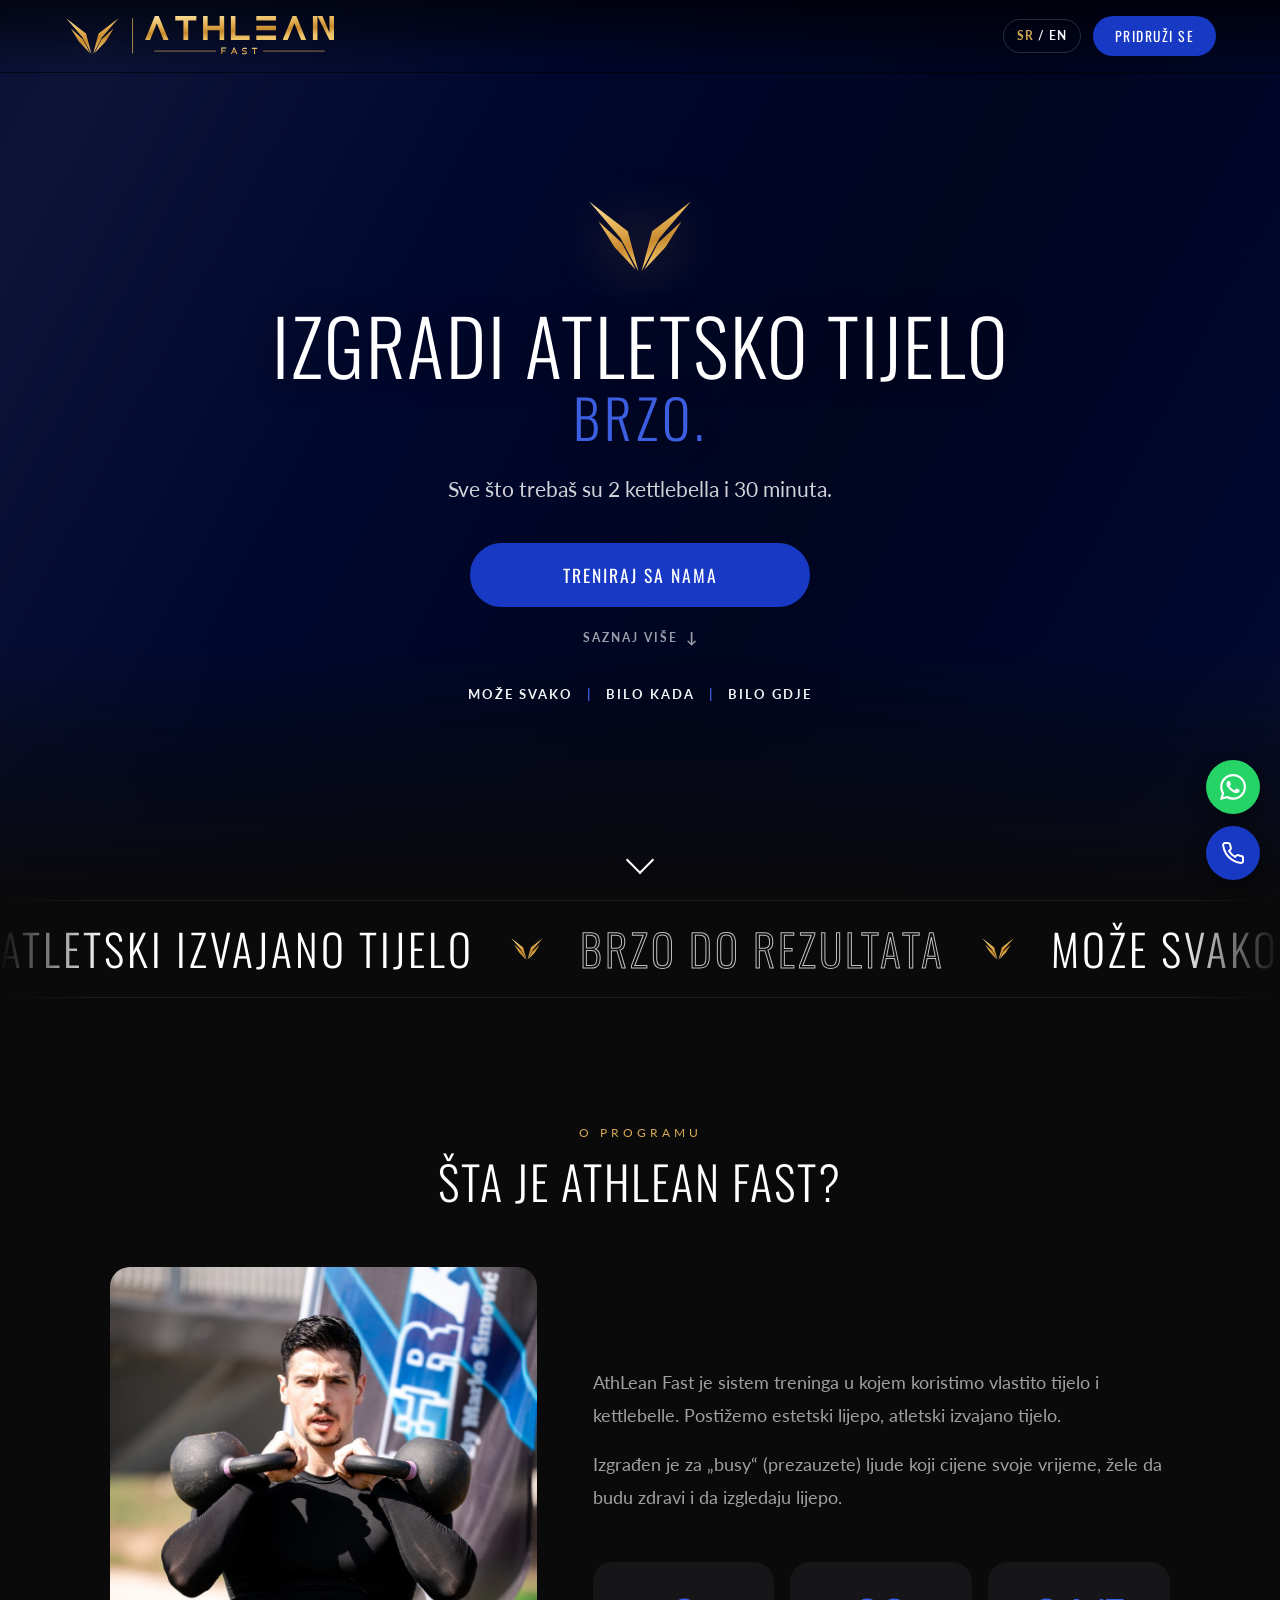
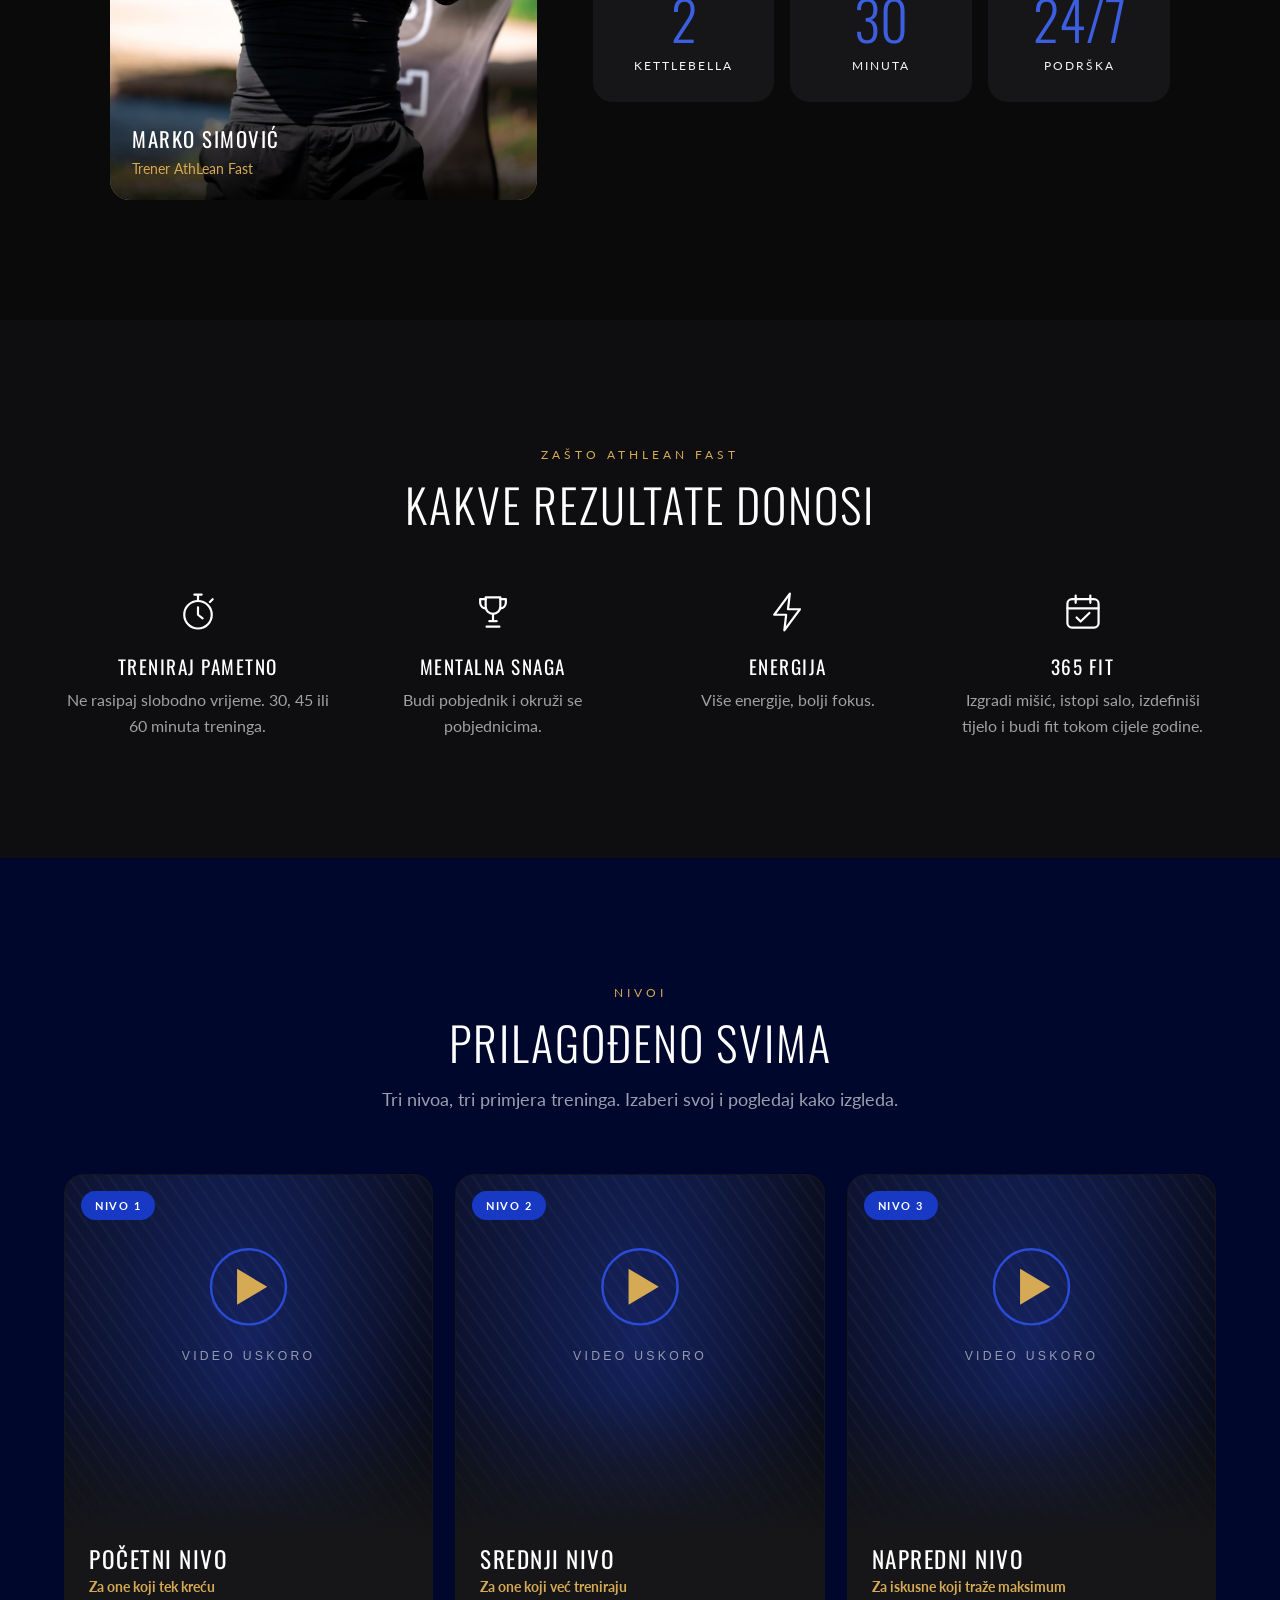
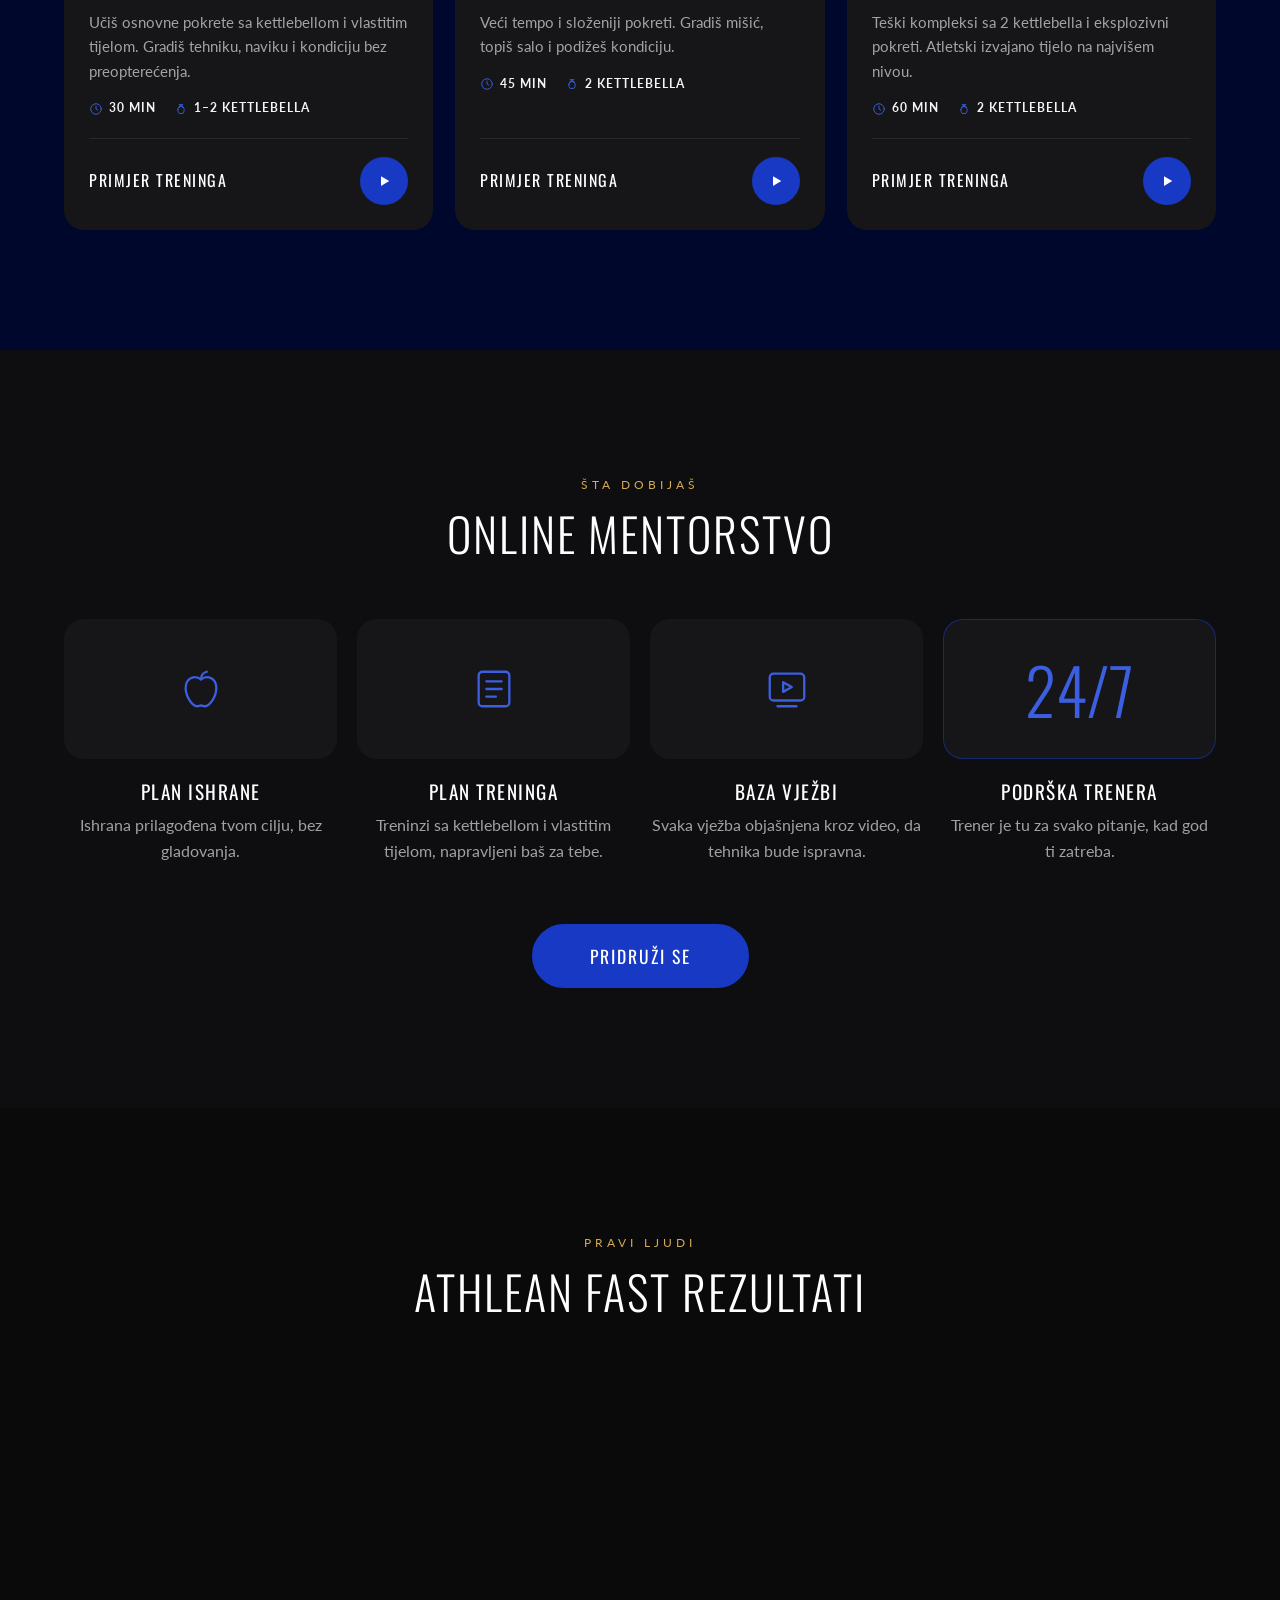
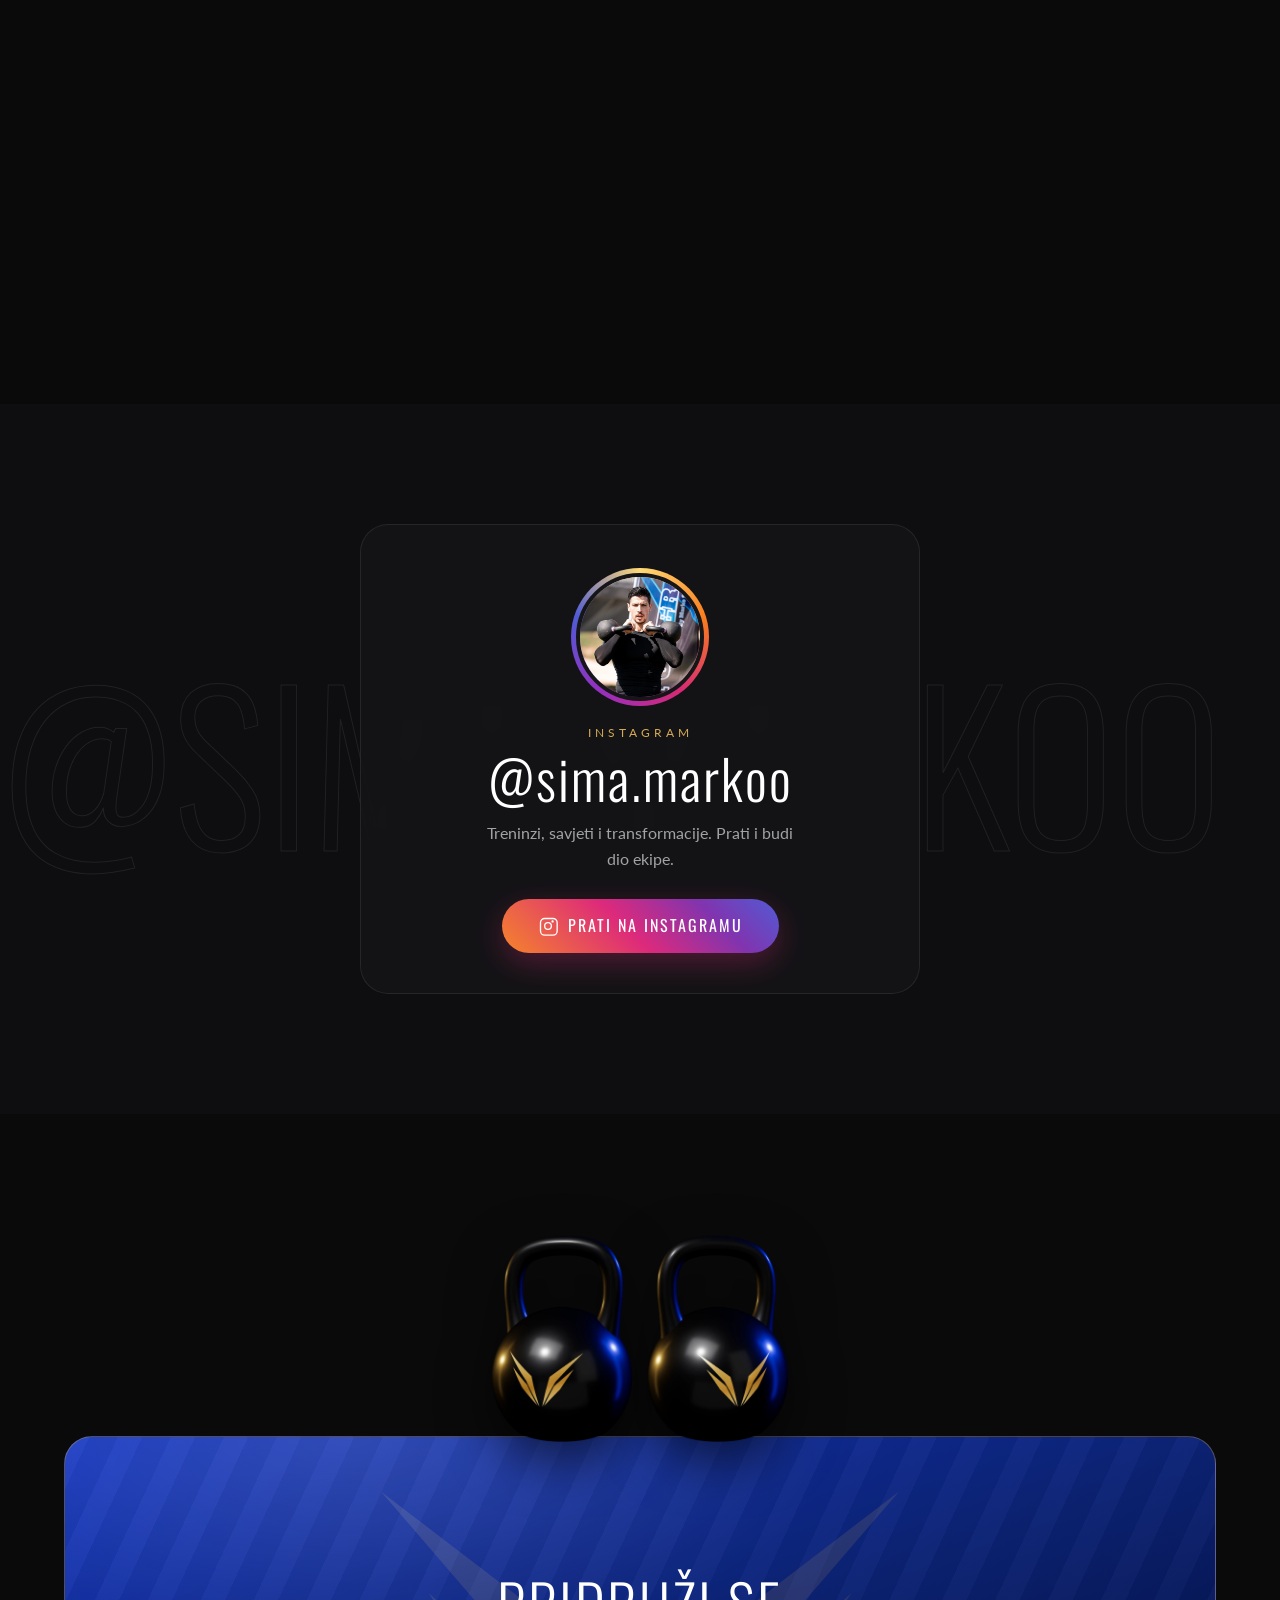
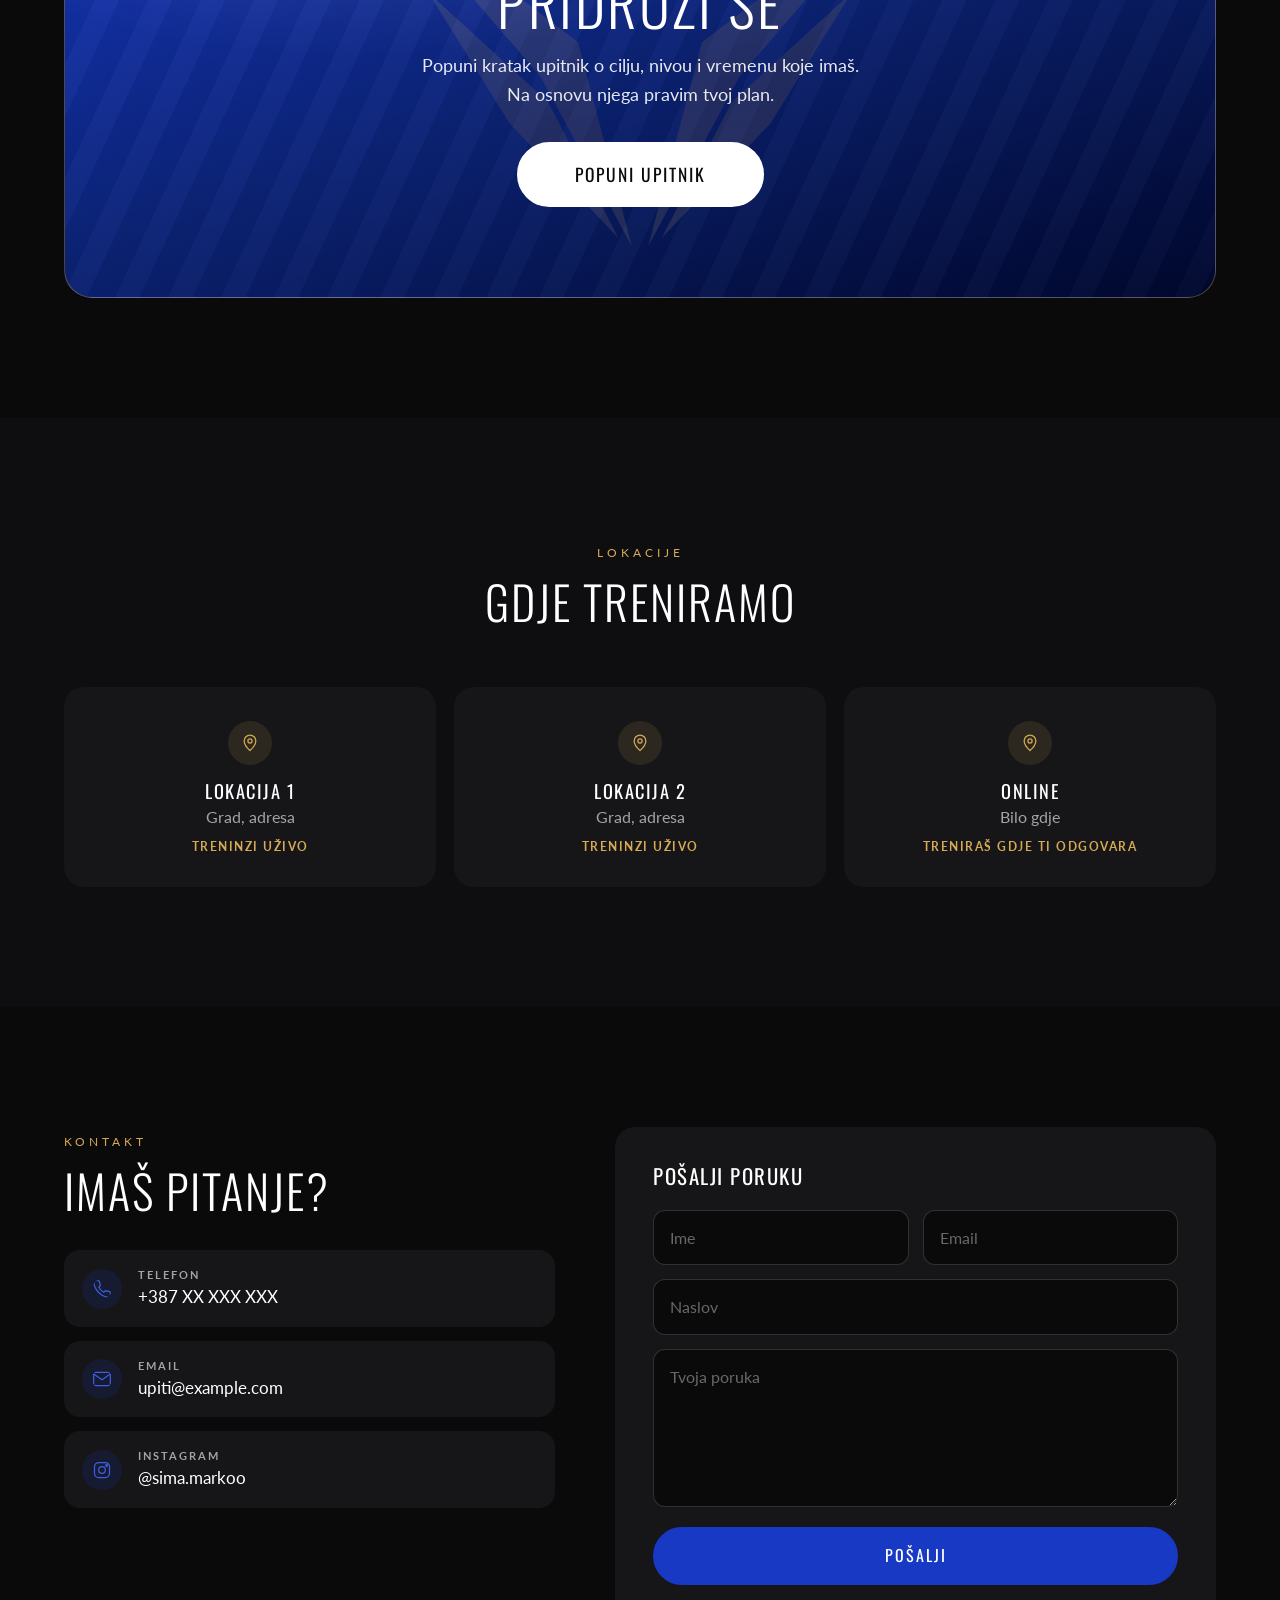
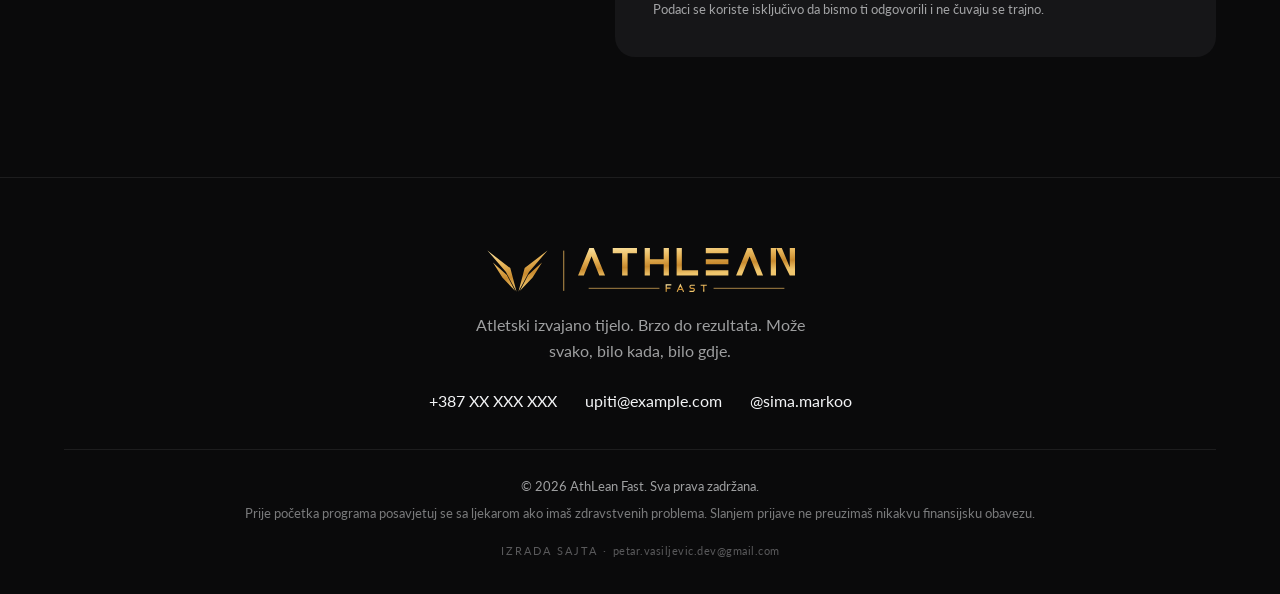
==== commit 357d7cfc: "Potpis u futeru: samo mejl, bez imena „Izrada sajta · petar.vasiljevic.dev@gmail.com", adresa malim " ====
--- a/elegantna/index.html
+++ b/elegantna/index.html
@@ -39,7 +39,7 @@
     <link rel="stylesheet"
       href="https://fonts.googleapis.com/css2?family=Oswald:wght@300;400&family=Lato:wght@400;700&display=swap">
   </noscript>
-  <link rel="stylesheet" href="styles.css?v=8b1a6b80">
+  <link rel="stylesheet" href="styles.css?v=6007c009">
 
   <script>
     // Sopstveni događaji i tagovi za analitiku (Microsoft Clarity). Sve kroz
@@ -346,7 +346,7 @@
       <div class="footer-bottom">
         <p>&copy; 2026 AthLean Fast. <span data-sr="Sva prava zadržana." data-en="All rights reserved.">Sva prava zadržana.</span></p>
         <p class="footer-note" data-sr="Prije početka programa posavjetuj se sa ljekarom ako imaš zdravstvenih problema. Slanjem prijave ne preuzimaš nikakvu finansijsku obavezu." data-en="If you have any health conditions, check with a doctor before starting the programme. Signing up does not commit you to any payment.">Prije početka programa posavjetuj se sa ljekarom ako imaš zdravstvenih problema. Slanjem prijave ne preuzimaš nikakvu finansijsku obavezu.</p>
-        <p class="footer-credit"><span data-sr="Izrada sajta" data-en="Website by">Izrada sajta</span> · <a href="mailto:petar.vasiljevic.dev@gmail.com">Petar Vasiljević</a></p>
+        <p class="footer-credit"><span data-sr="Izrada sajta" data-en="Website by">Izrada sajta</span> · <a href="mailto:petar.vasiljevic.dev@gmail.com">petar.vasiljevic.dev@gmail.com</a></p>
       </div>
     </div>
   </footer>
--- a/elegantna/styles.css
+++ b/elegantna/styles.css
@@ -1446,8 +1446,8 @@
 
 .footer-note { opacity: 0.75; }
 
-/* Who made the site: the last and quietest line; the name turns gold only
-   under the pointer. */
+/* Who made the site: the last and quietest line; the address turns gold
+   only under the pointer. */
 .footer-credit {
   margin-top: 12px;
   font-size: 0.68rem;
@@ -1456,7 +1456,10 @@
   color: rgba(243, 244, 246, 0.34);
 }
 
+/* An address reads in lower case and with its own spacing. */
 .footer-credit a {
+  text-transform: none;
+  letter-spacing: 0.5px;
   border-bottom: 1px solid transparent;
   transition: color 0.25s, border-color 0.25s;
 }
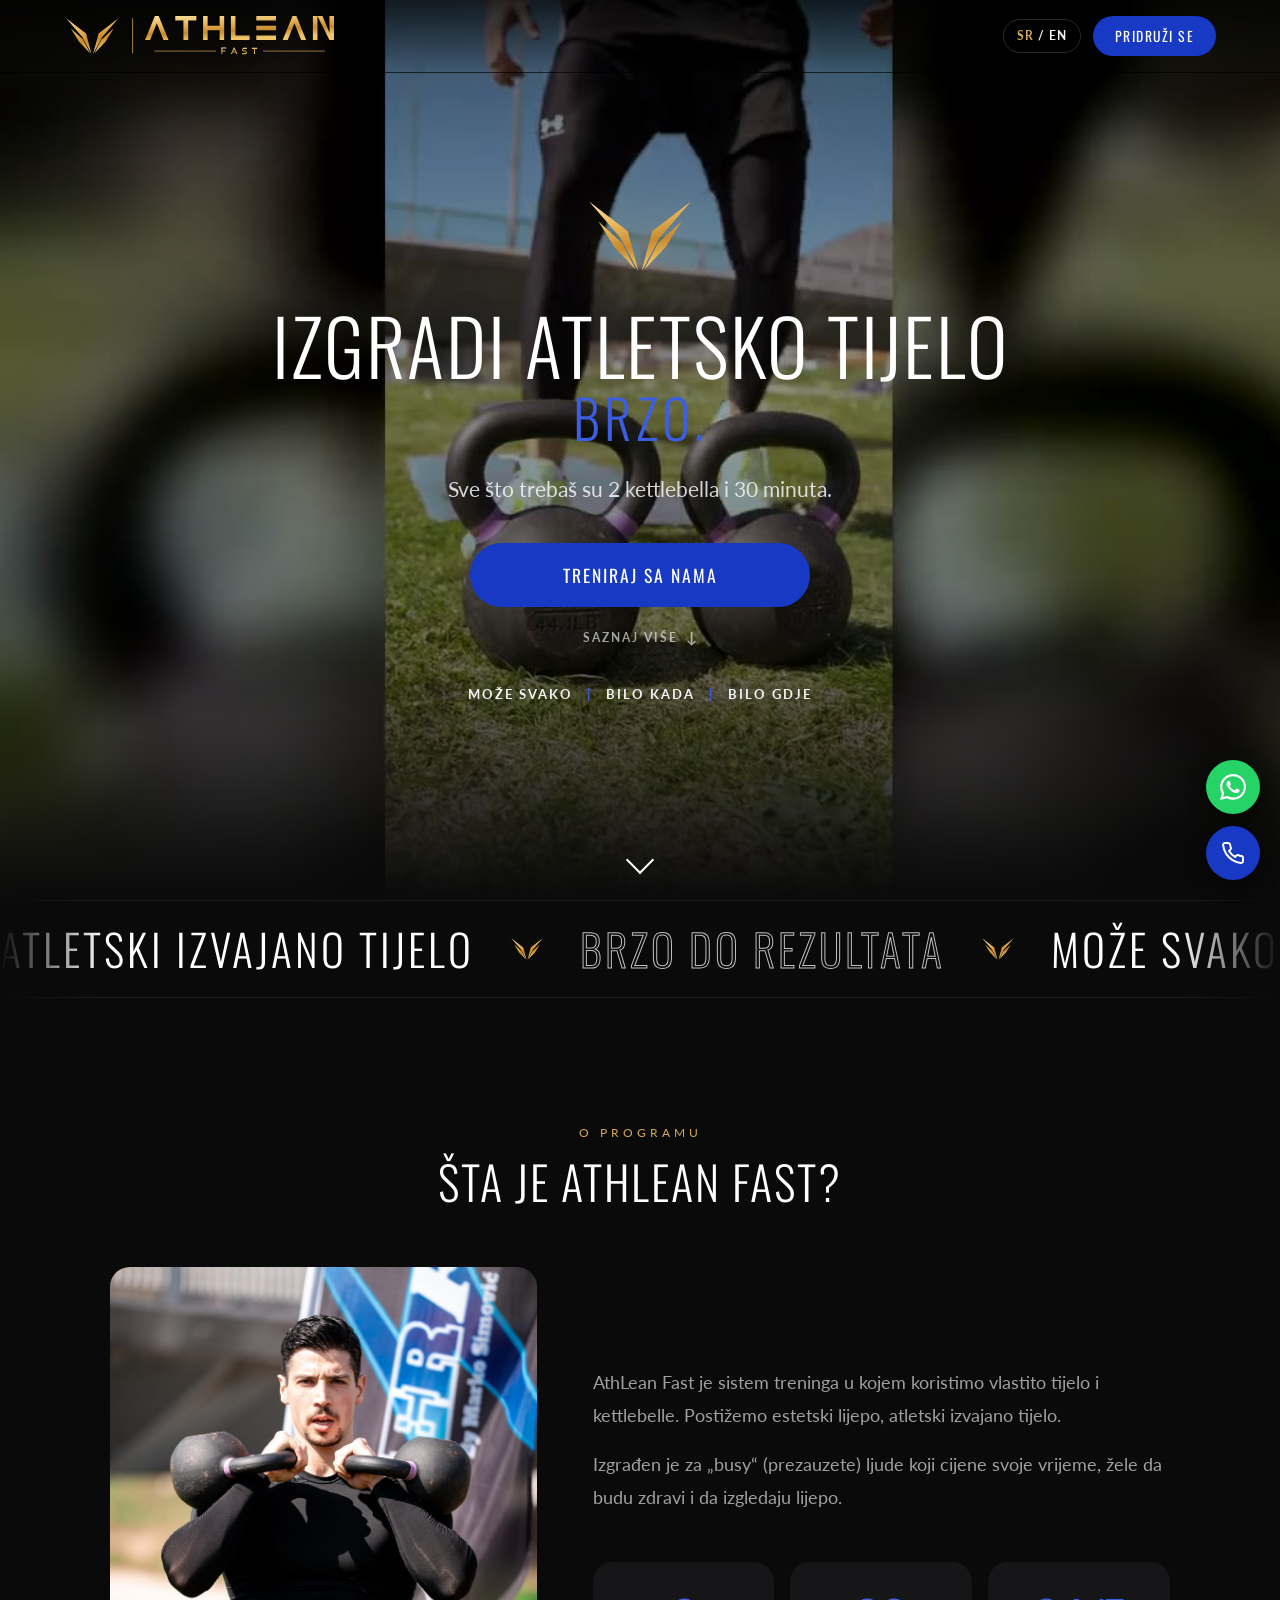
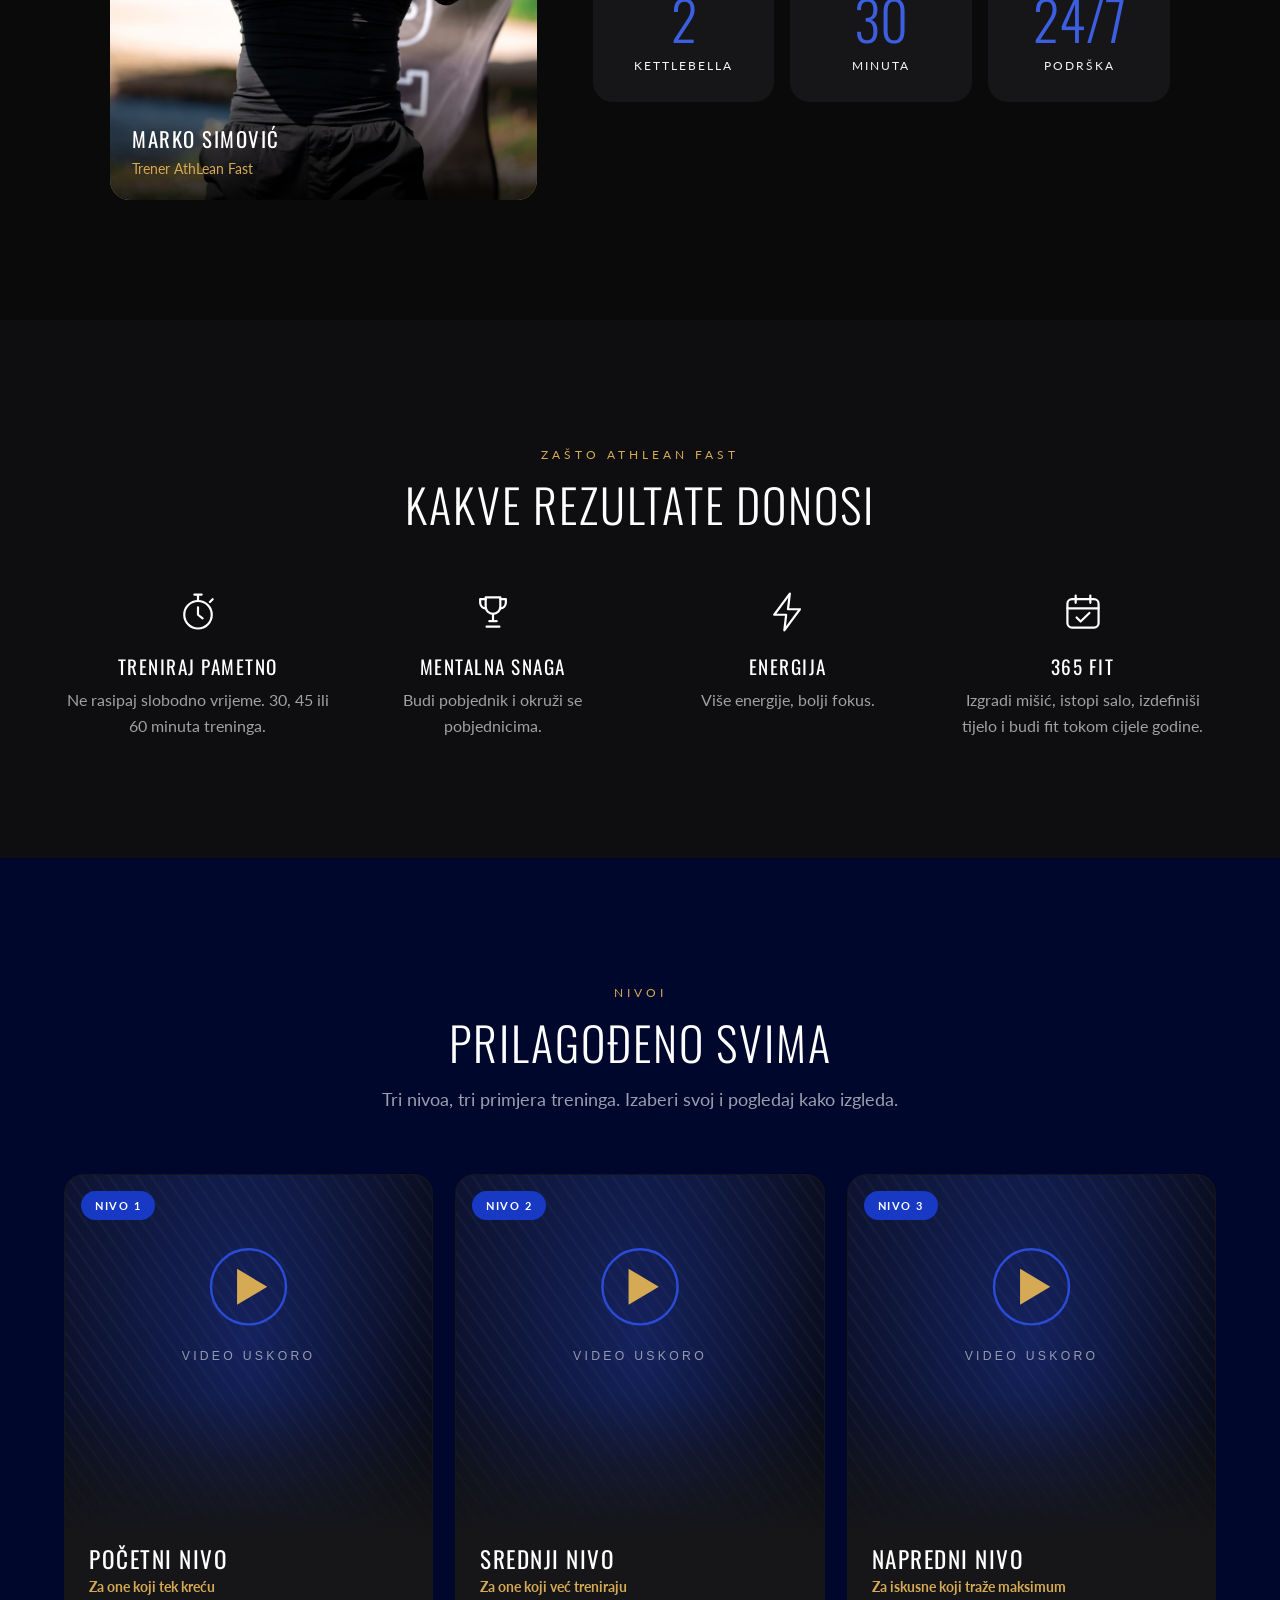
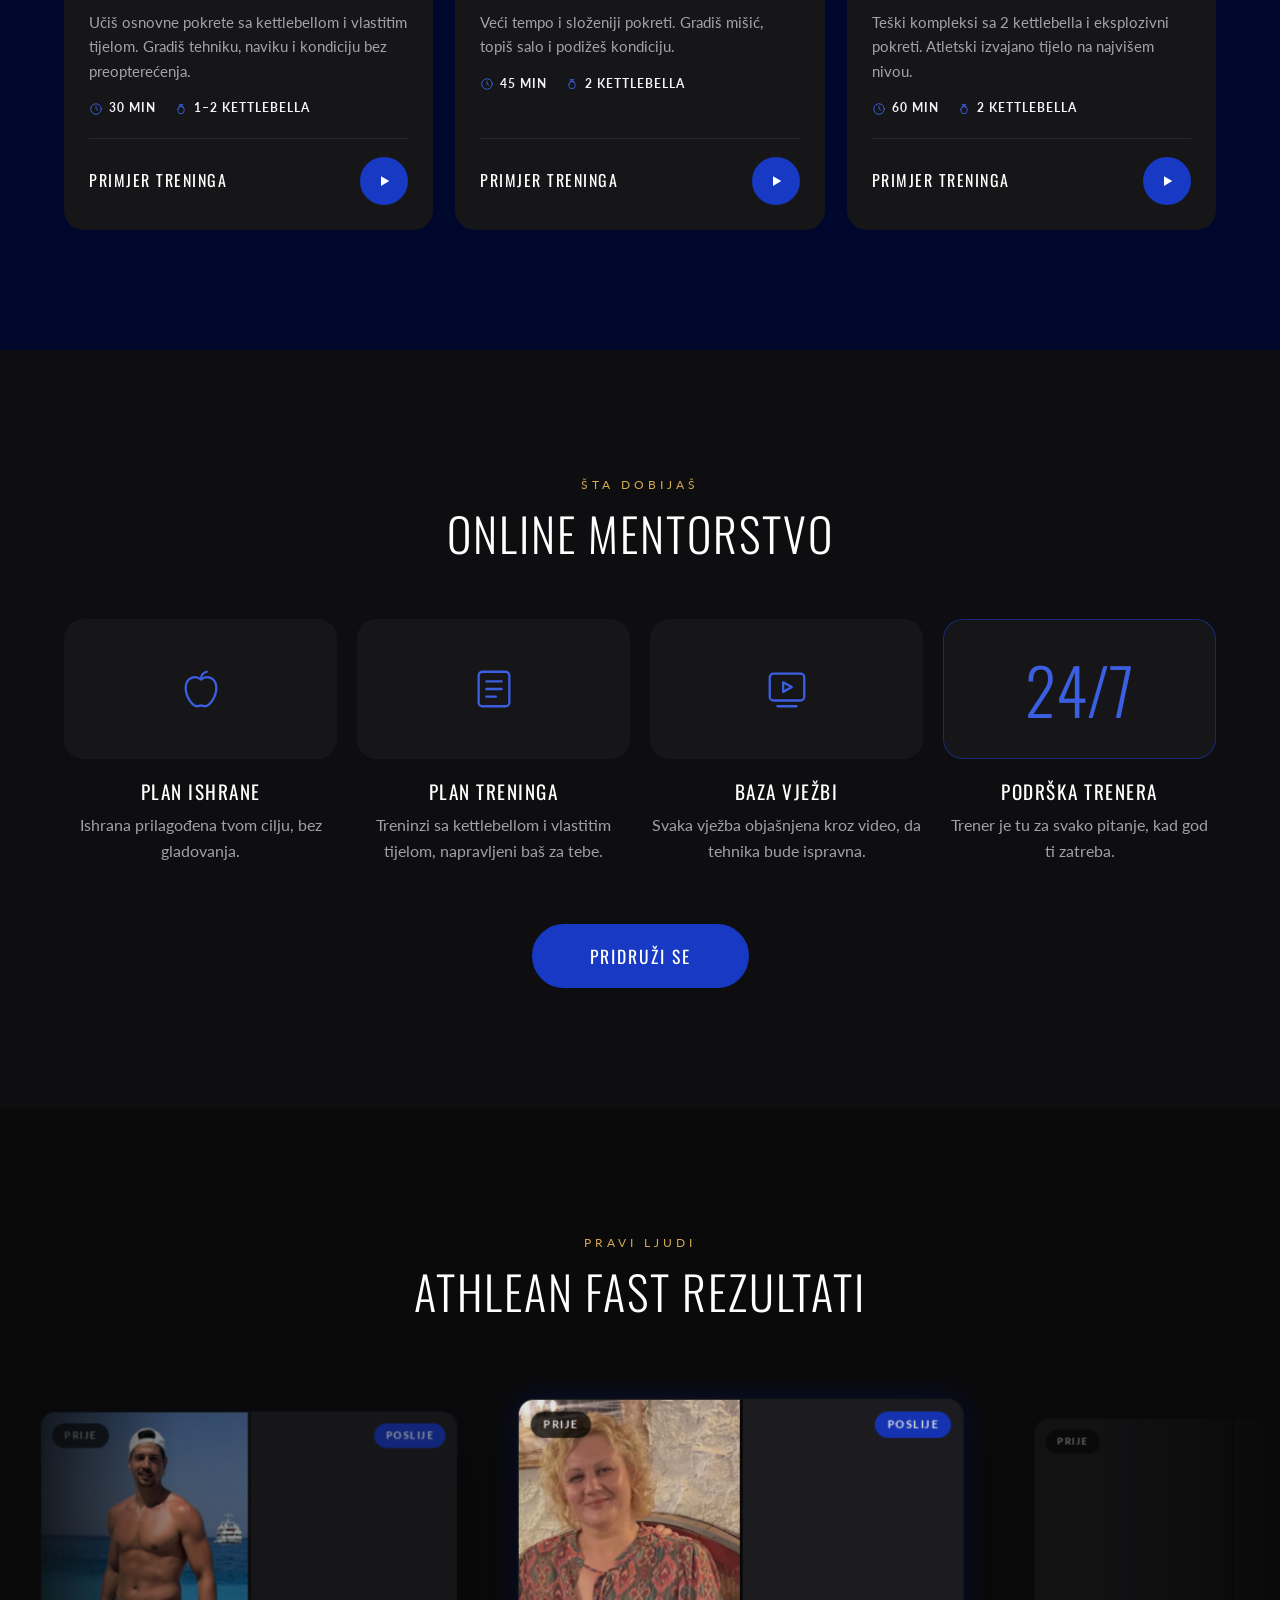
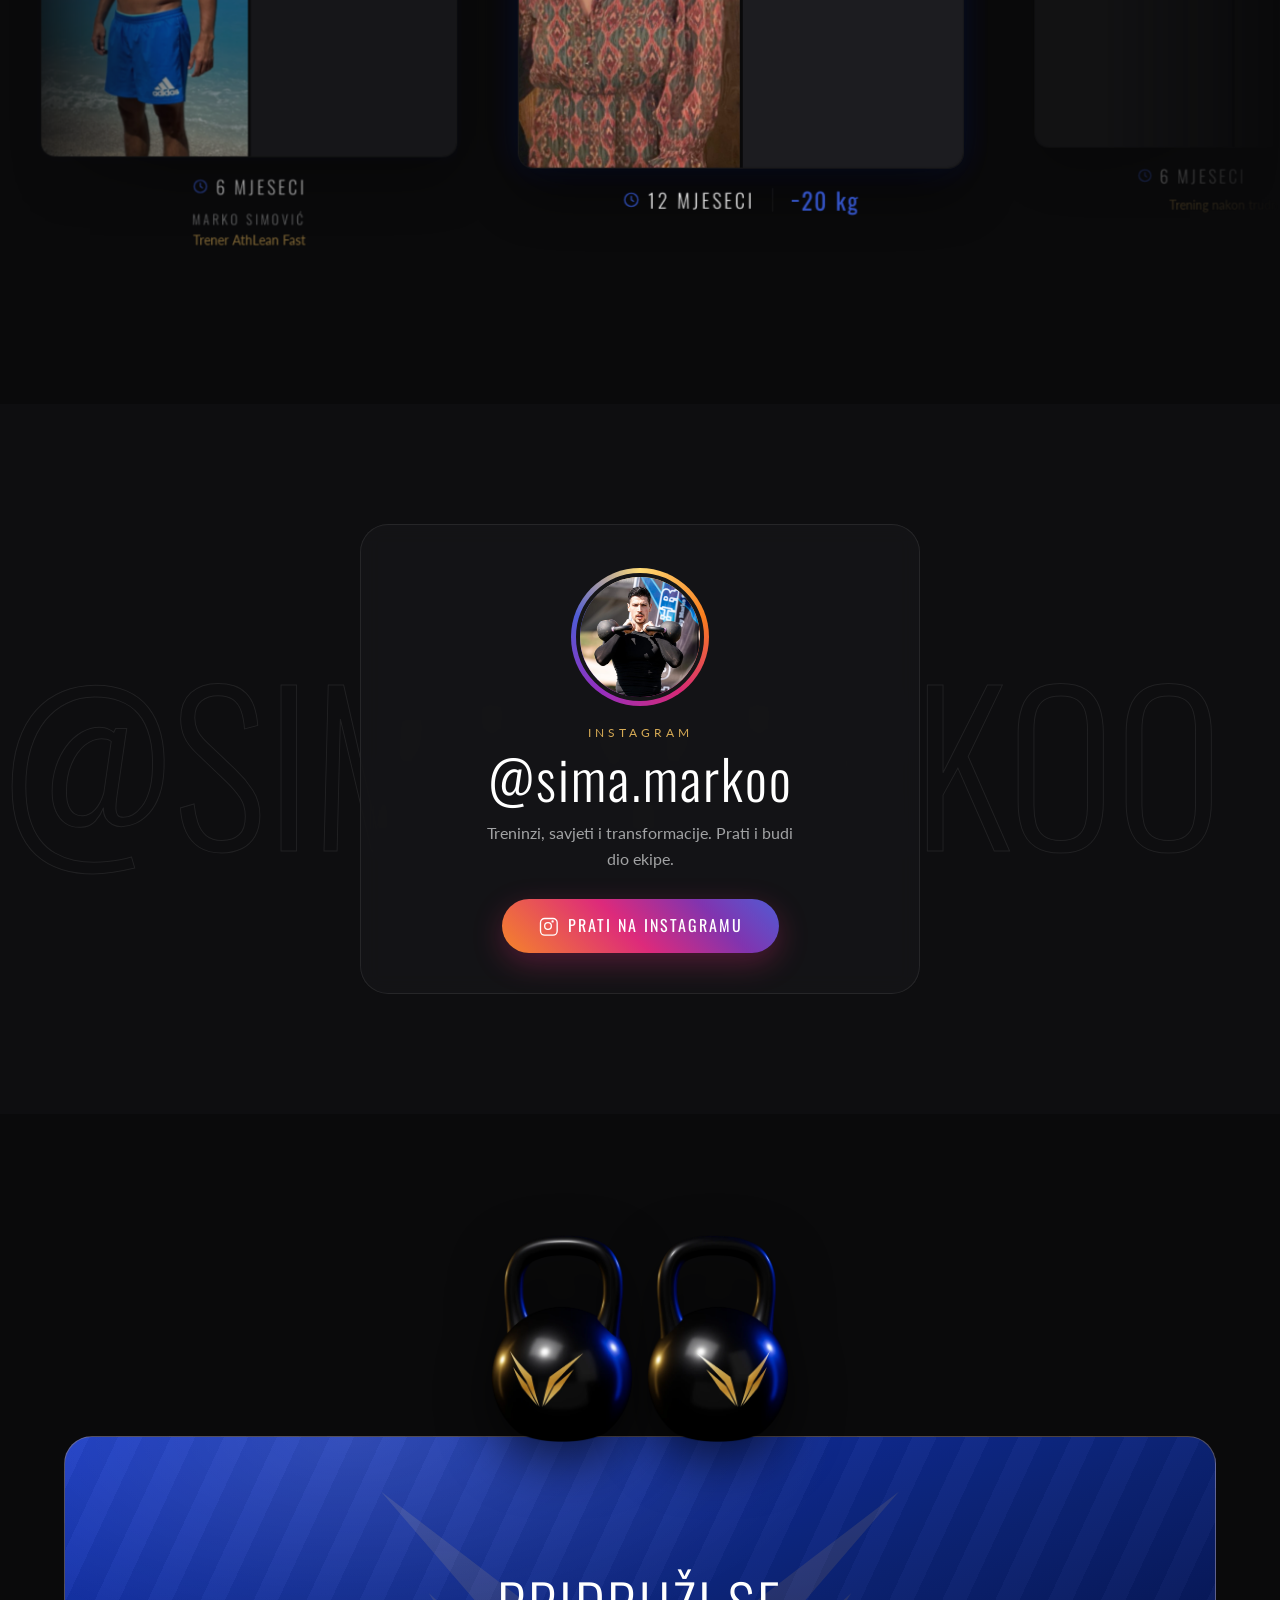
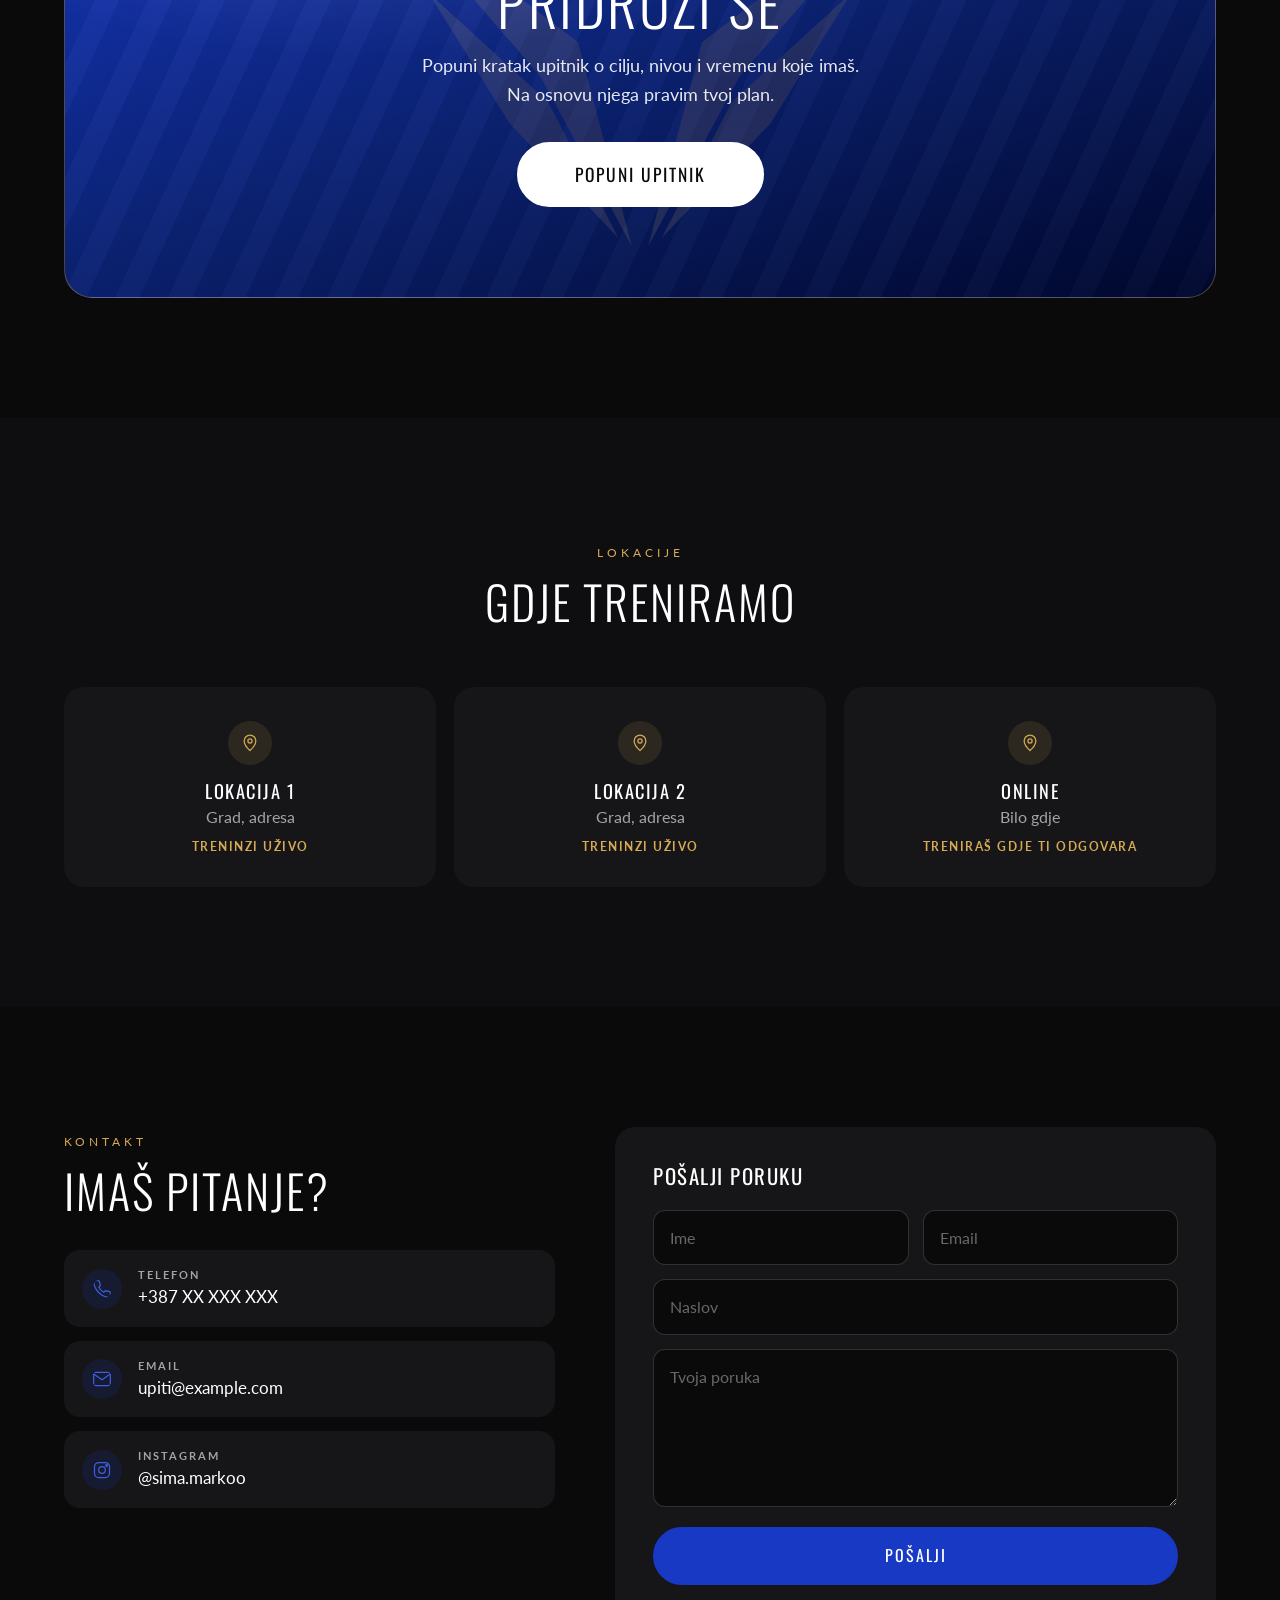
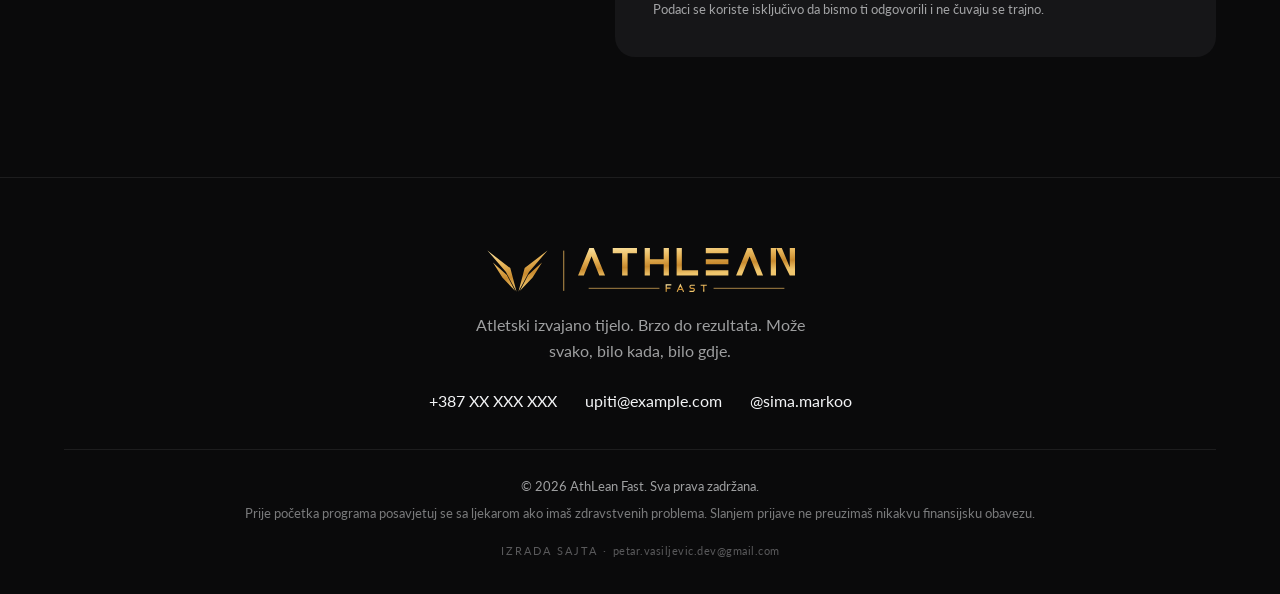
==== commit f4ad51fb: "Uvodni video: Markov trening sa kettlebellima - 23 s iz Markovog snimka (1,9–25,1 s, od reza do reza" ====
--- a/elegantna/index.html
+++ b/elegantna/index.html
@@ -39,7 +39,7 @@
     <link rel="stylesheet"
       href="https://fonts.googleapis.com/css2?family=Oswald:wght@300;400&family=Lato:wght@400;700&display=swap">
   </noscript>
-  <link rel="stylesheet" href="styles.css?v=6007c009">
+  <link rel="stylesheet" href="styles.css?v=42399704">
 
   <script>
     // Sopstveni događaji i tagovi za analitiku (Microsoft Clarity). Sve kroz
@@ -94,9 +94,13 @@
        za "O nama" i kontakt, sve je redom ispod. -->
   <main id="main" tabindex="-1">
     <section class="hero" id="hero">
-      <!-- Pozadinski snimak: dovoljno je ubaciti videos/hero.mp4 (i po želji
-           videos/hero.webm). Dok fajla nema, prikazuje se statična pozadina. -->
-      <video id="heroVideo" class="hero-video" data-src="videos/hero.mp4" data-src-webm="videos/hero.webm"
+      <!-- Pozadinski snimak: uspravan za telefon (videos/hero.mp4), a za šire
+           ekrane isti snimak u sredini sa zamućenim stranama
+           (videos/hero-wide.mp4). Dok se učitava, ili kad ne može da se
+           pusti, stoji prvi kadar (images/hero-poster.jpg, hero-wide-poster.jpg). -->
+      <video id="heroVideo" class="hero-video"
+        data-src="../videos/hero.mp4" data-src-wide="../videos/hero-wide.mp4"
+        data-poster="../images/hero-poster.jpg" data-poster-wide="../images/hero-wide-poster.jpg"
         muted loop playsinline preload="none" aria-hidden="true"></video>
       <div class="hero-bg" id="heroBg"></div>
       <div class="hero-overlay"></div>
@@ -450,6 +454,6 @@
 
   <script src="data.js?v=95686fbc"></script>
   <script src="components.js?v=22f3d17d"></script>
-  <script src="script.js?v=aa73cc81"></script>
+  <script src="script.js?v=db162e36"></script>
 </body>
 </html>
--- a/elegantna/styles.css
+++ b/elegantna/styles.css
@@ -280,7 +280,12 @@
 
 /* Over the still the blue shows as it is: white text reads on it without
    a wash, and only the bottom fades into the page. */
-.hero-bg.visible + .hero-overlay { background: linear-gradient(180deg, transparent 72%, var(--bg) 100%); }
+.hero-bg.visible:not(.has-poster) + .hero-overlay { background: linear-gradient(180deg, transparent 72%, var(--bg) 100%); }
+
+/* The clip's first frame, while it loads or when it cannot play: a photo,
+   so the satin folds stay off it and the wash over it stays. */
+.hero-bg.has-poster { background-color: var(--bg); background-position: center; background-size: cover; background-repeat: no-repeat; }
+.hero-bg.has-poster::before { display: none; }
 
 .hero-overlay {
   position: absolute;
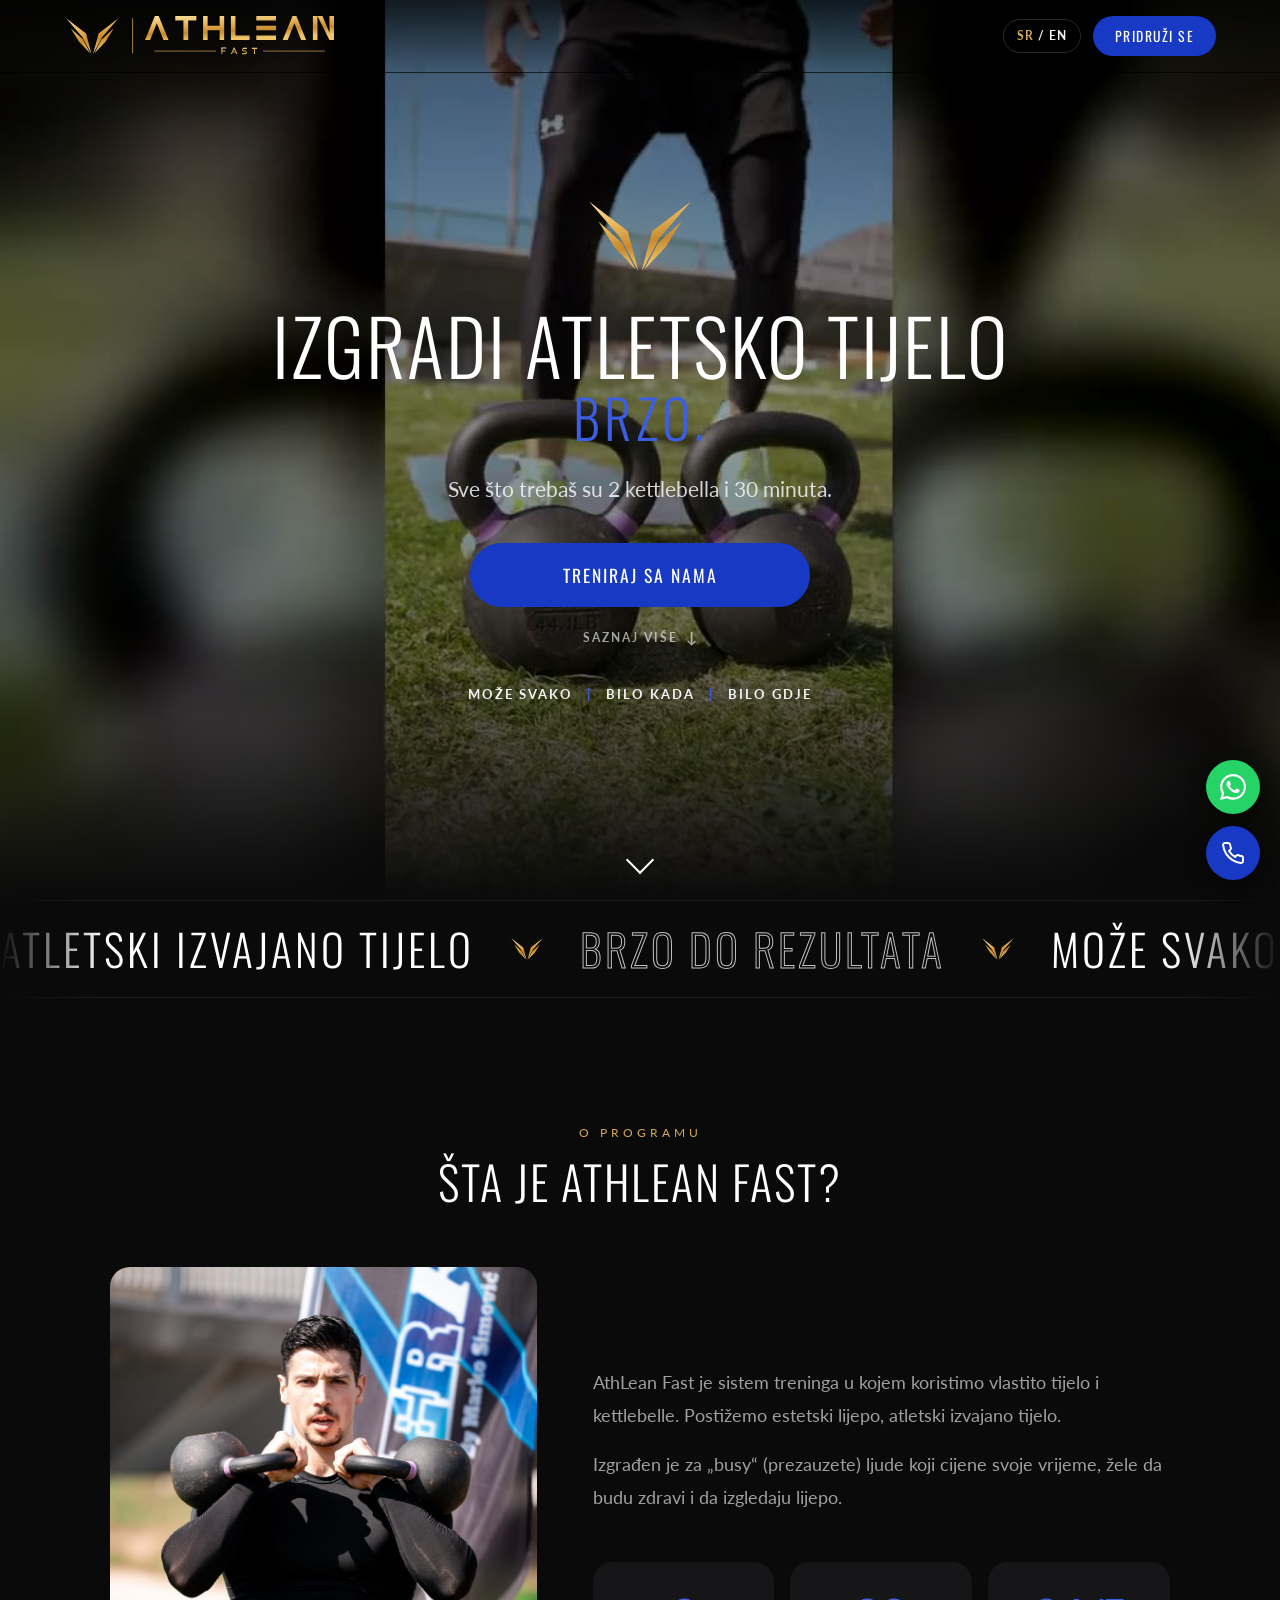
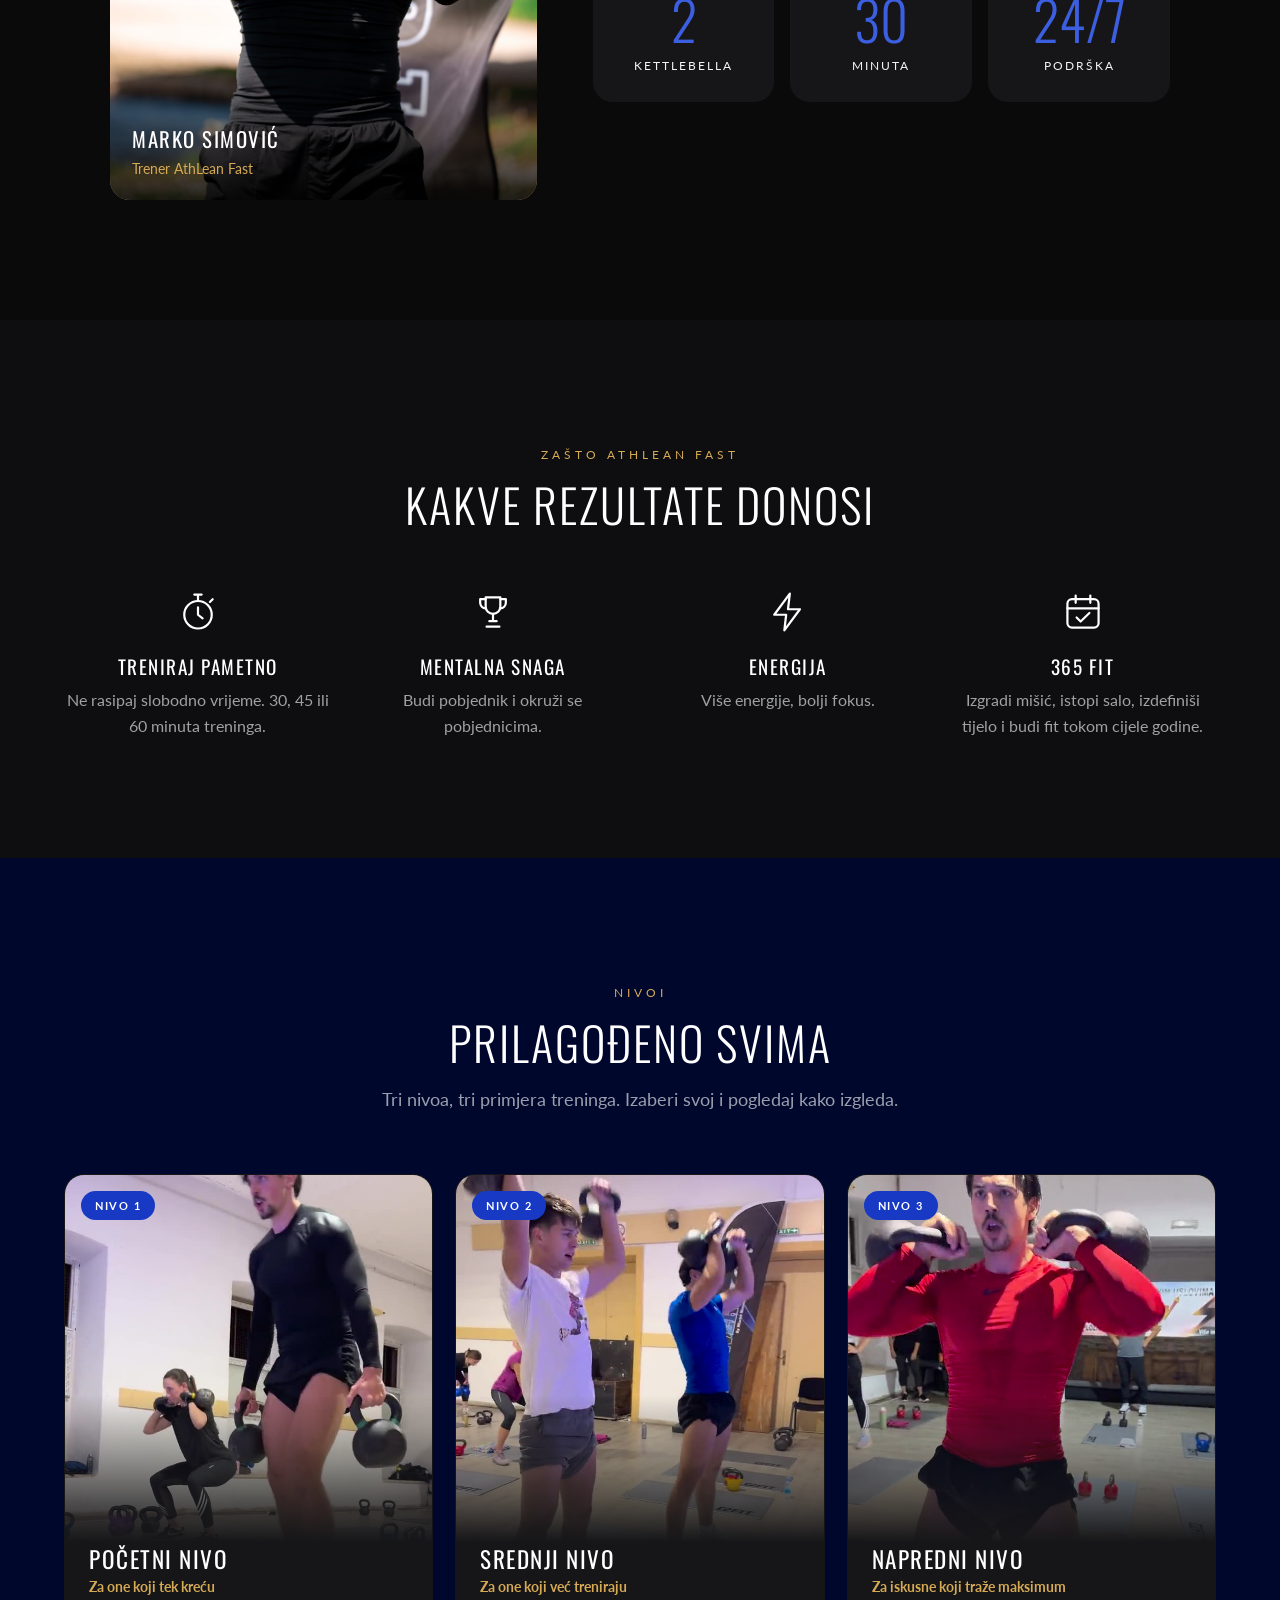
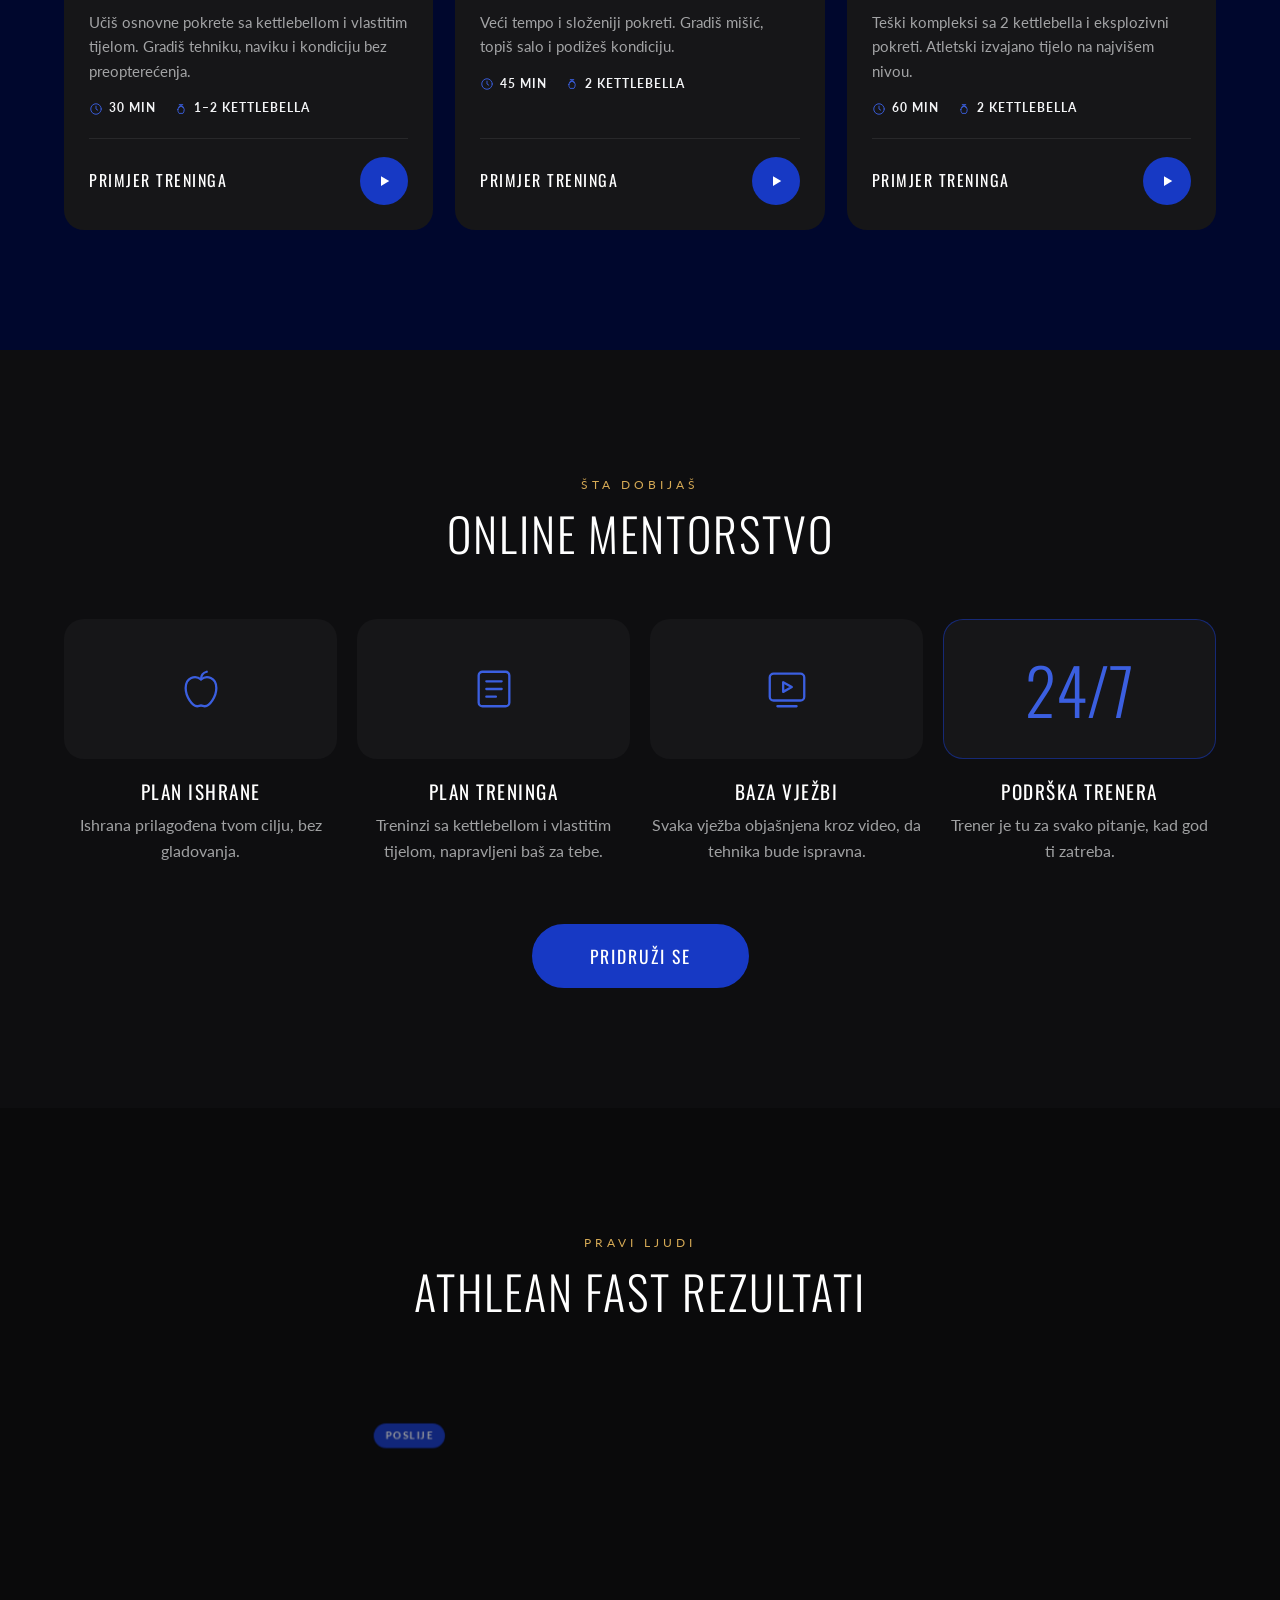
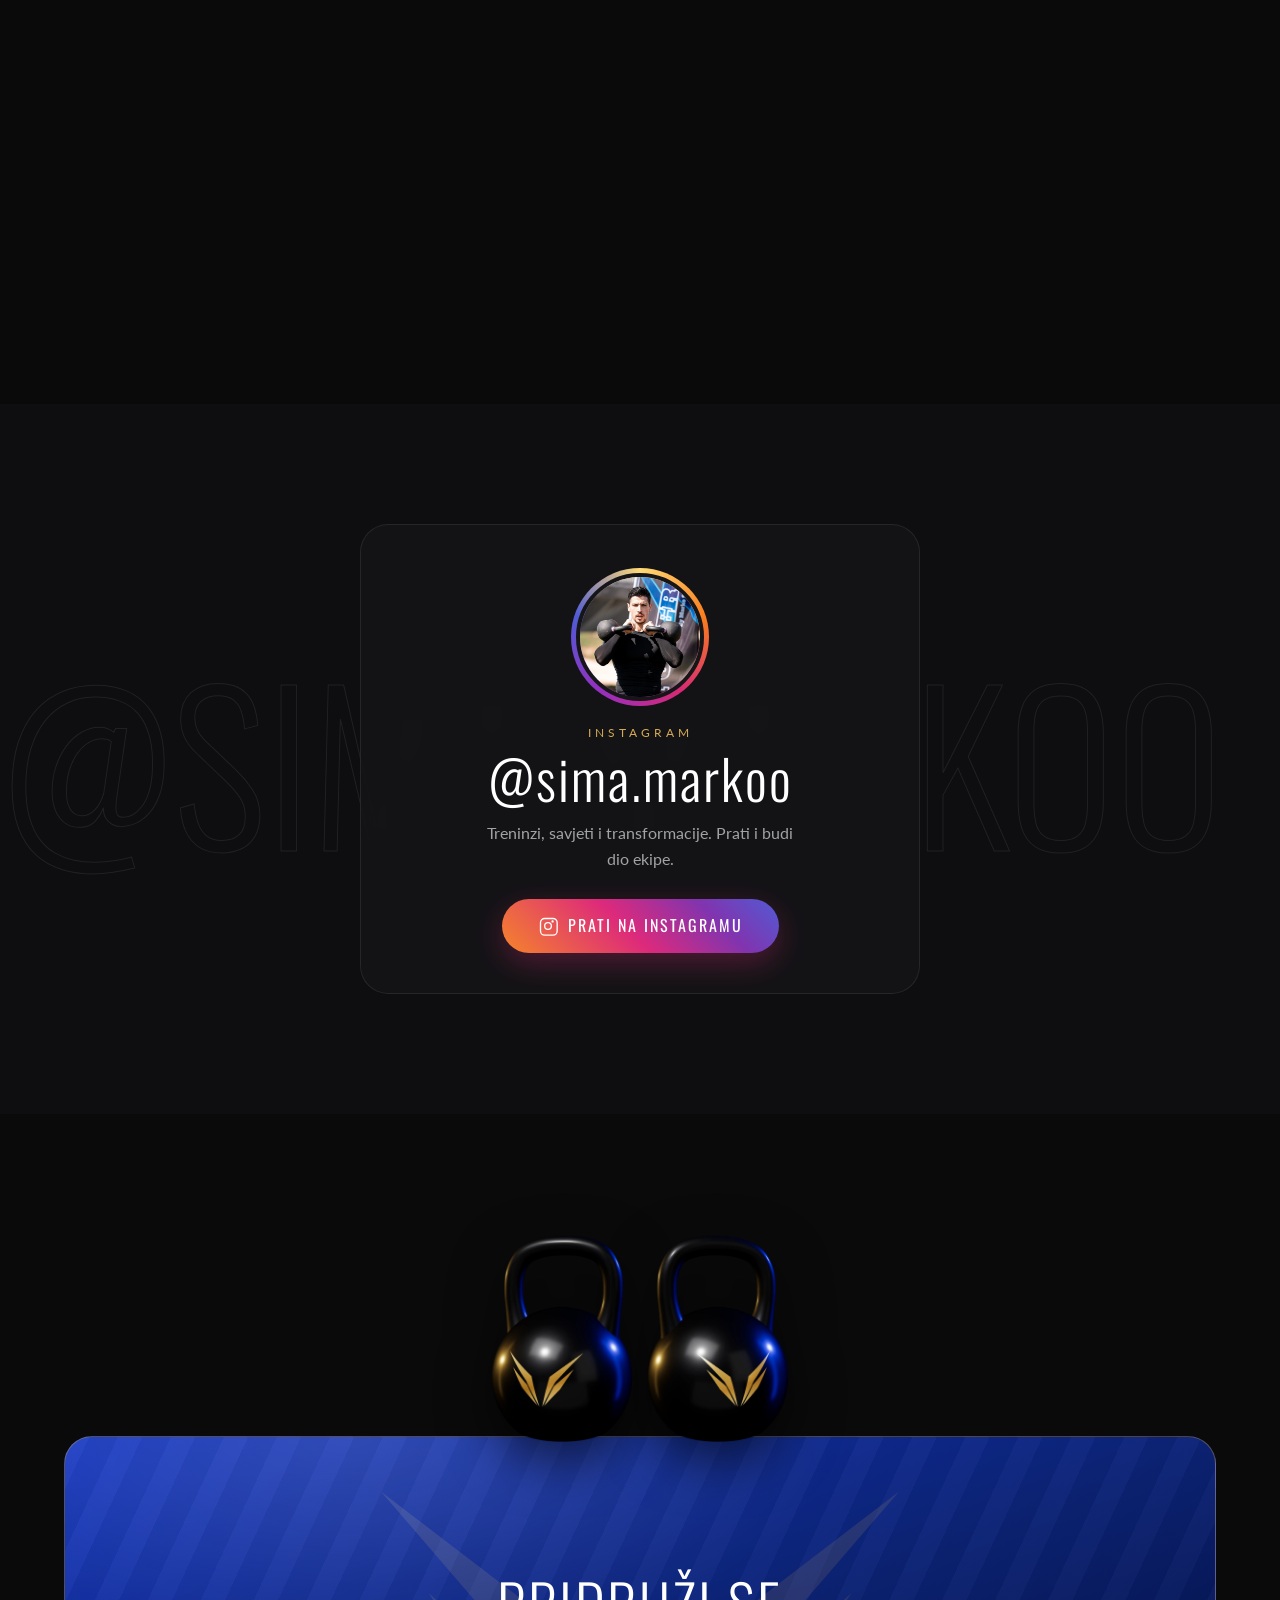
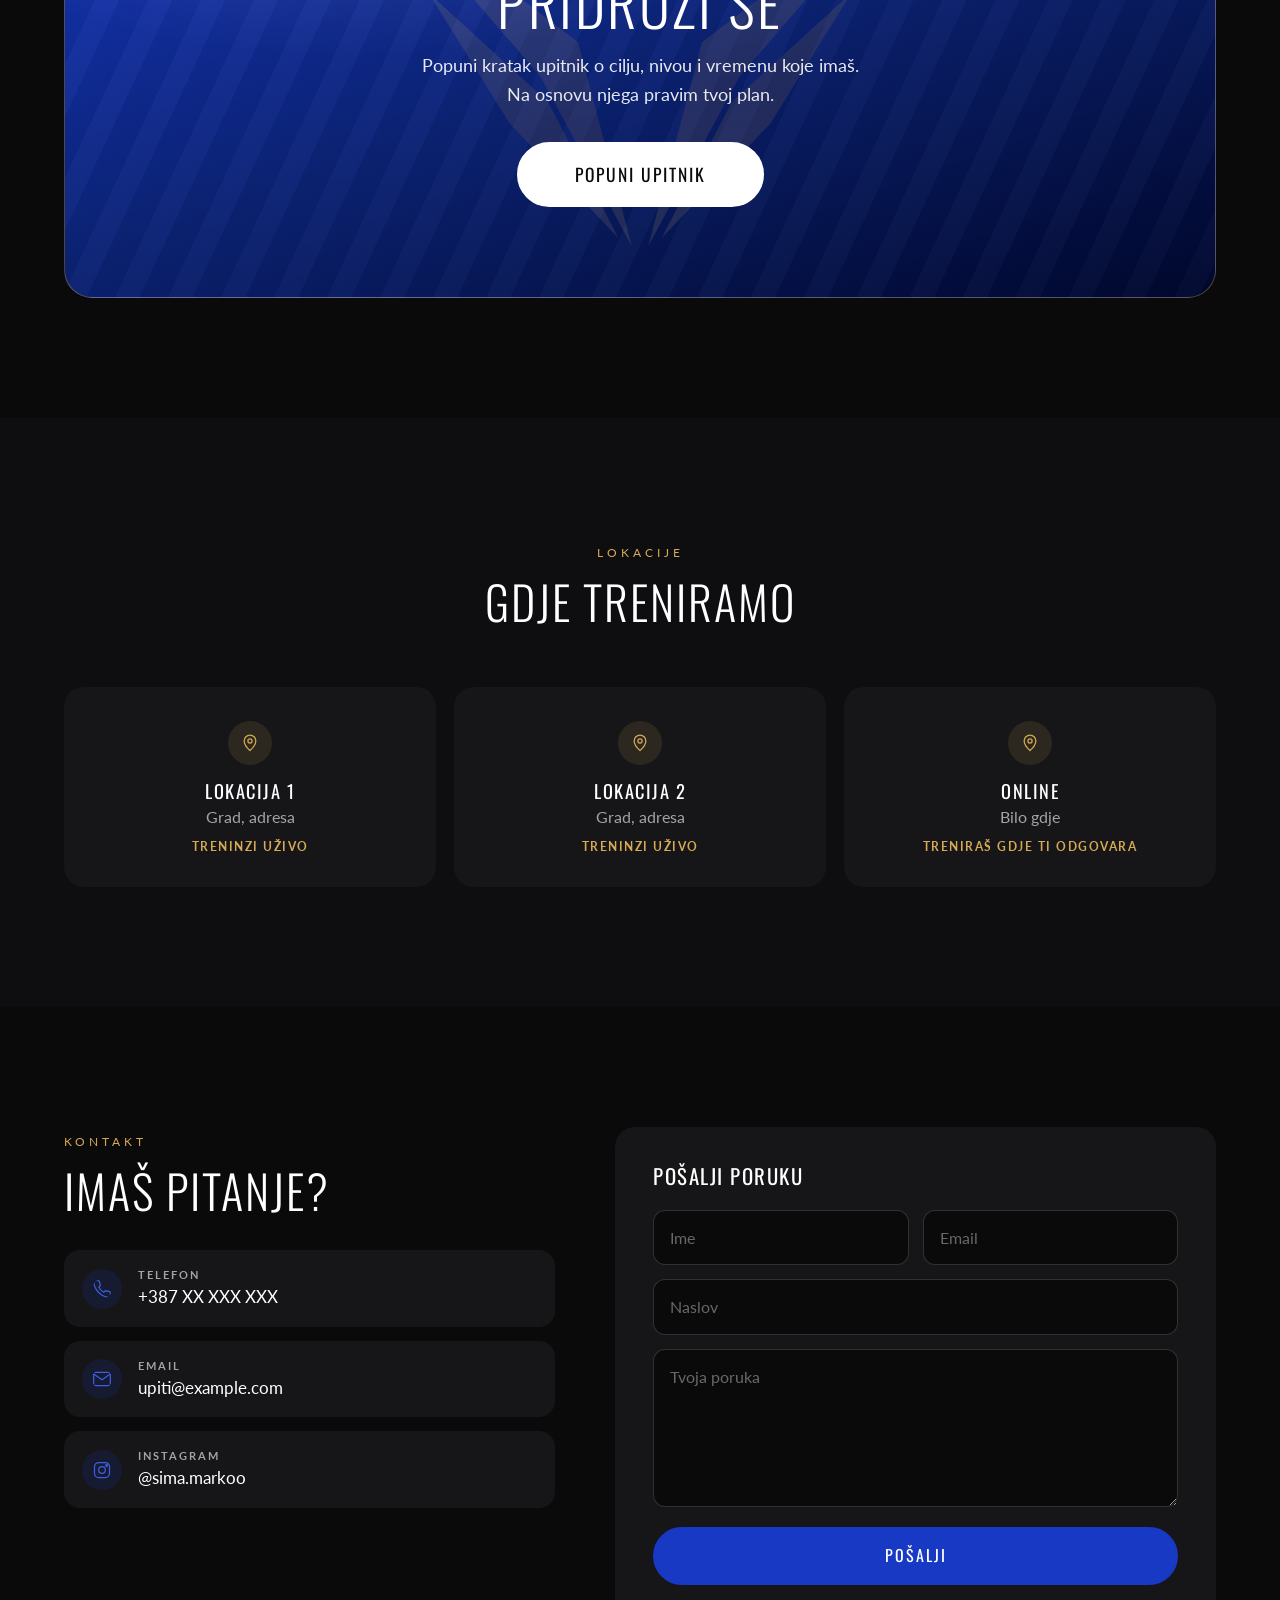
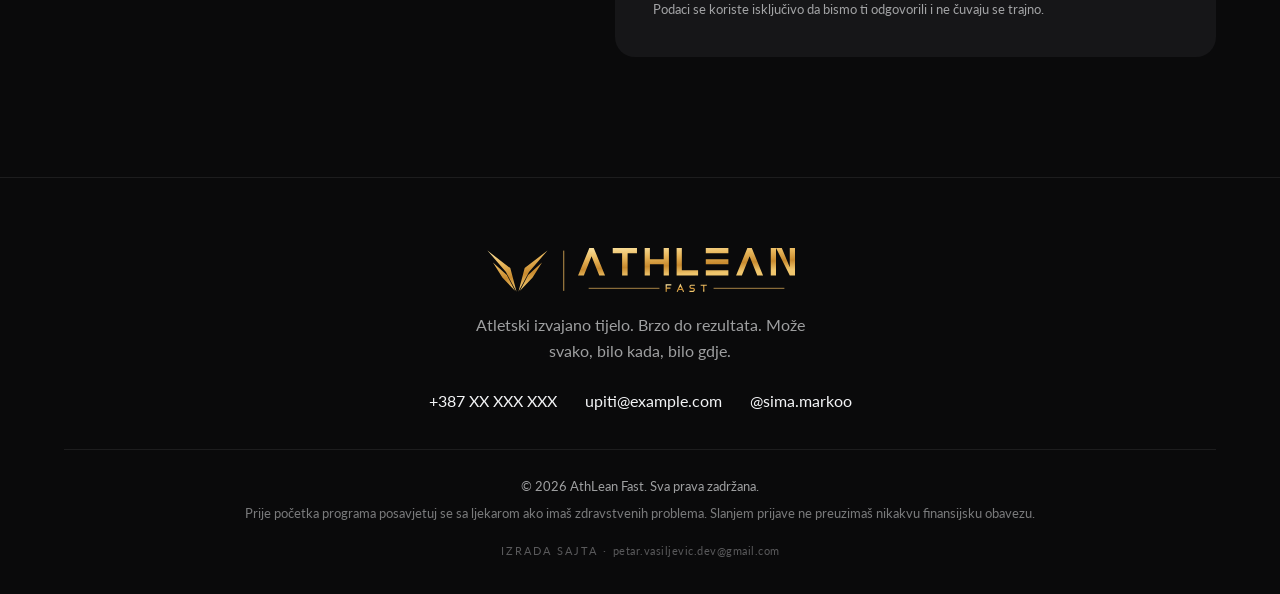
==== commit 4a7fbd26: "Video za svaki nivo, svaki tačno 27 s - Video1 → početni (0,2–27,2 s), Video2 → srednji (24–51 s),  " ====
--- a/elegantna/index.html
+++ b/elegantna/index.html
@@ -452,7 +452,7 @@
   }
   </script>
 
-  <script src="data.js?v=95686fbc"></script>
+  <script src="data.js?v=fb28b5b7"></script>
   <script src="components.js?v=22f3d17d"></script>
   <script src="script.js?v=db162e36"></script>
 </body>
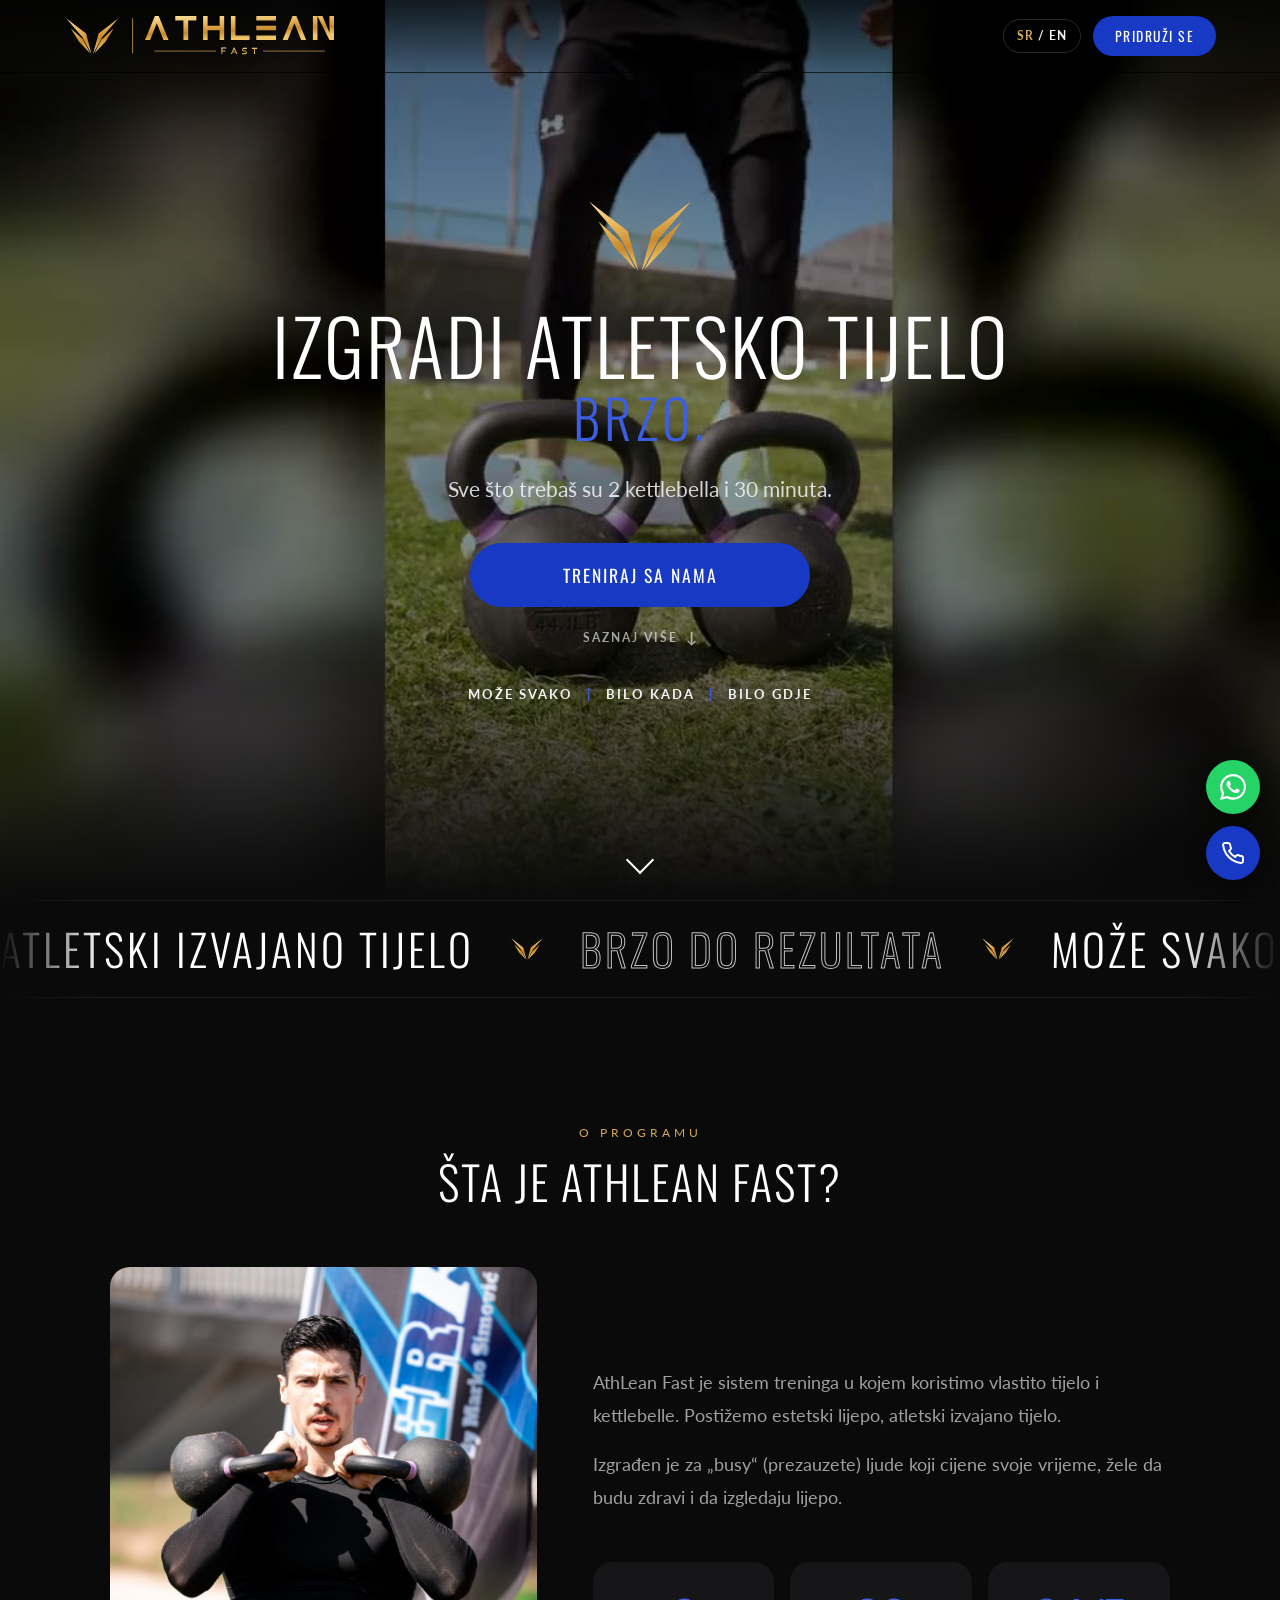
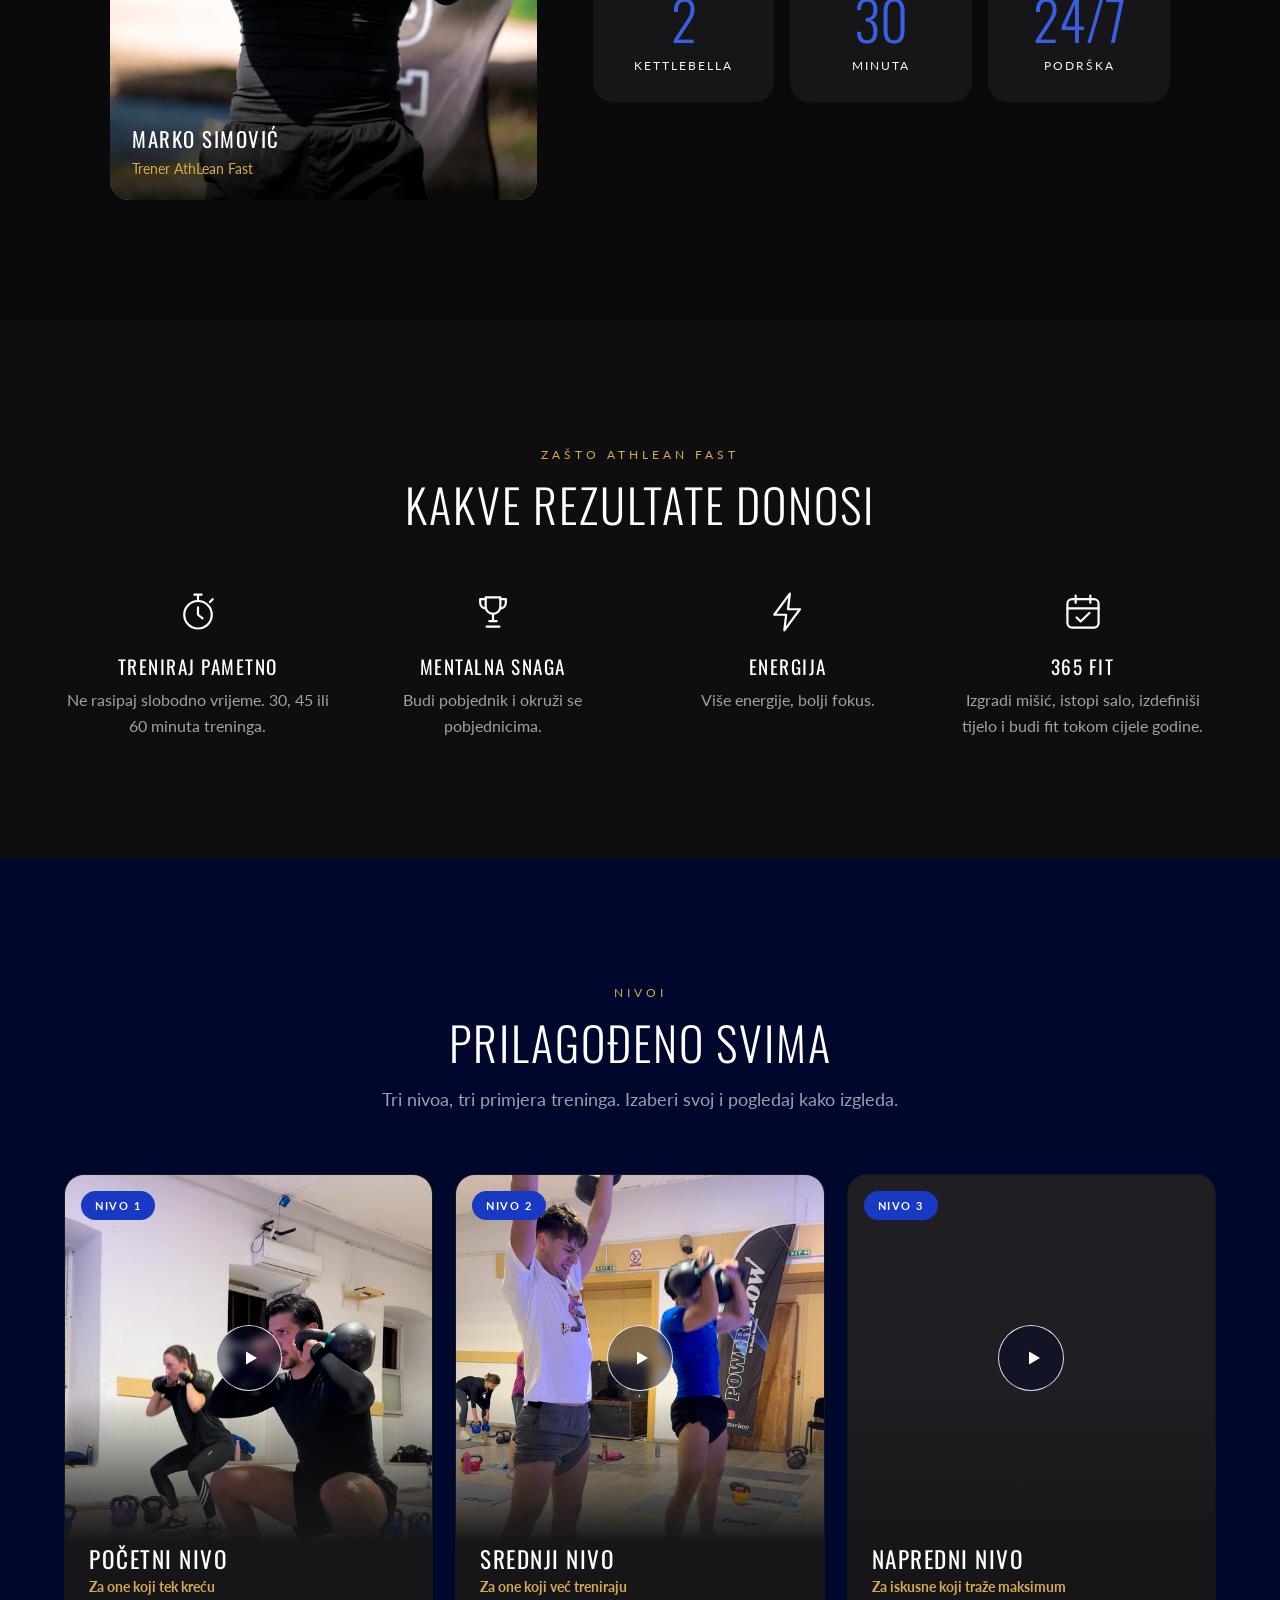
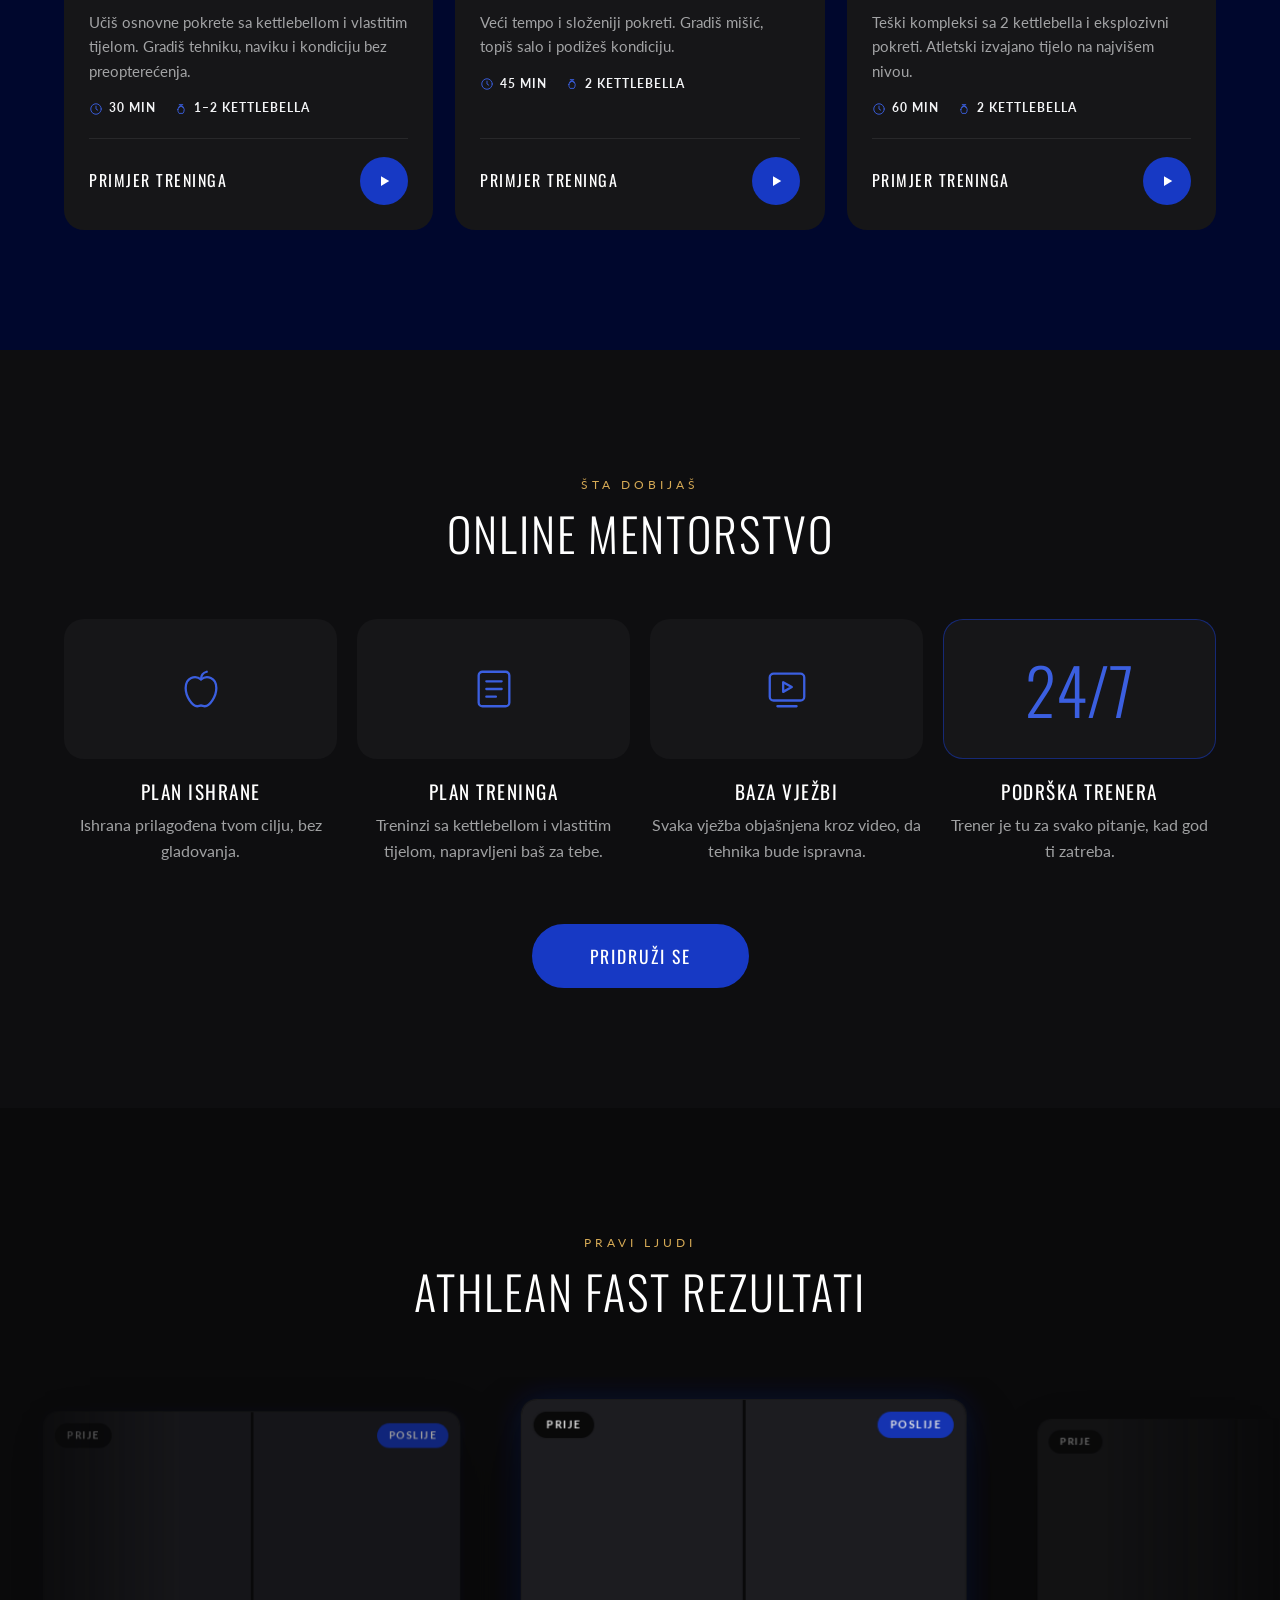
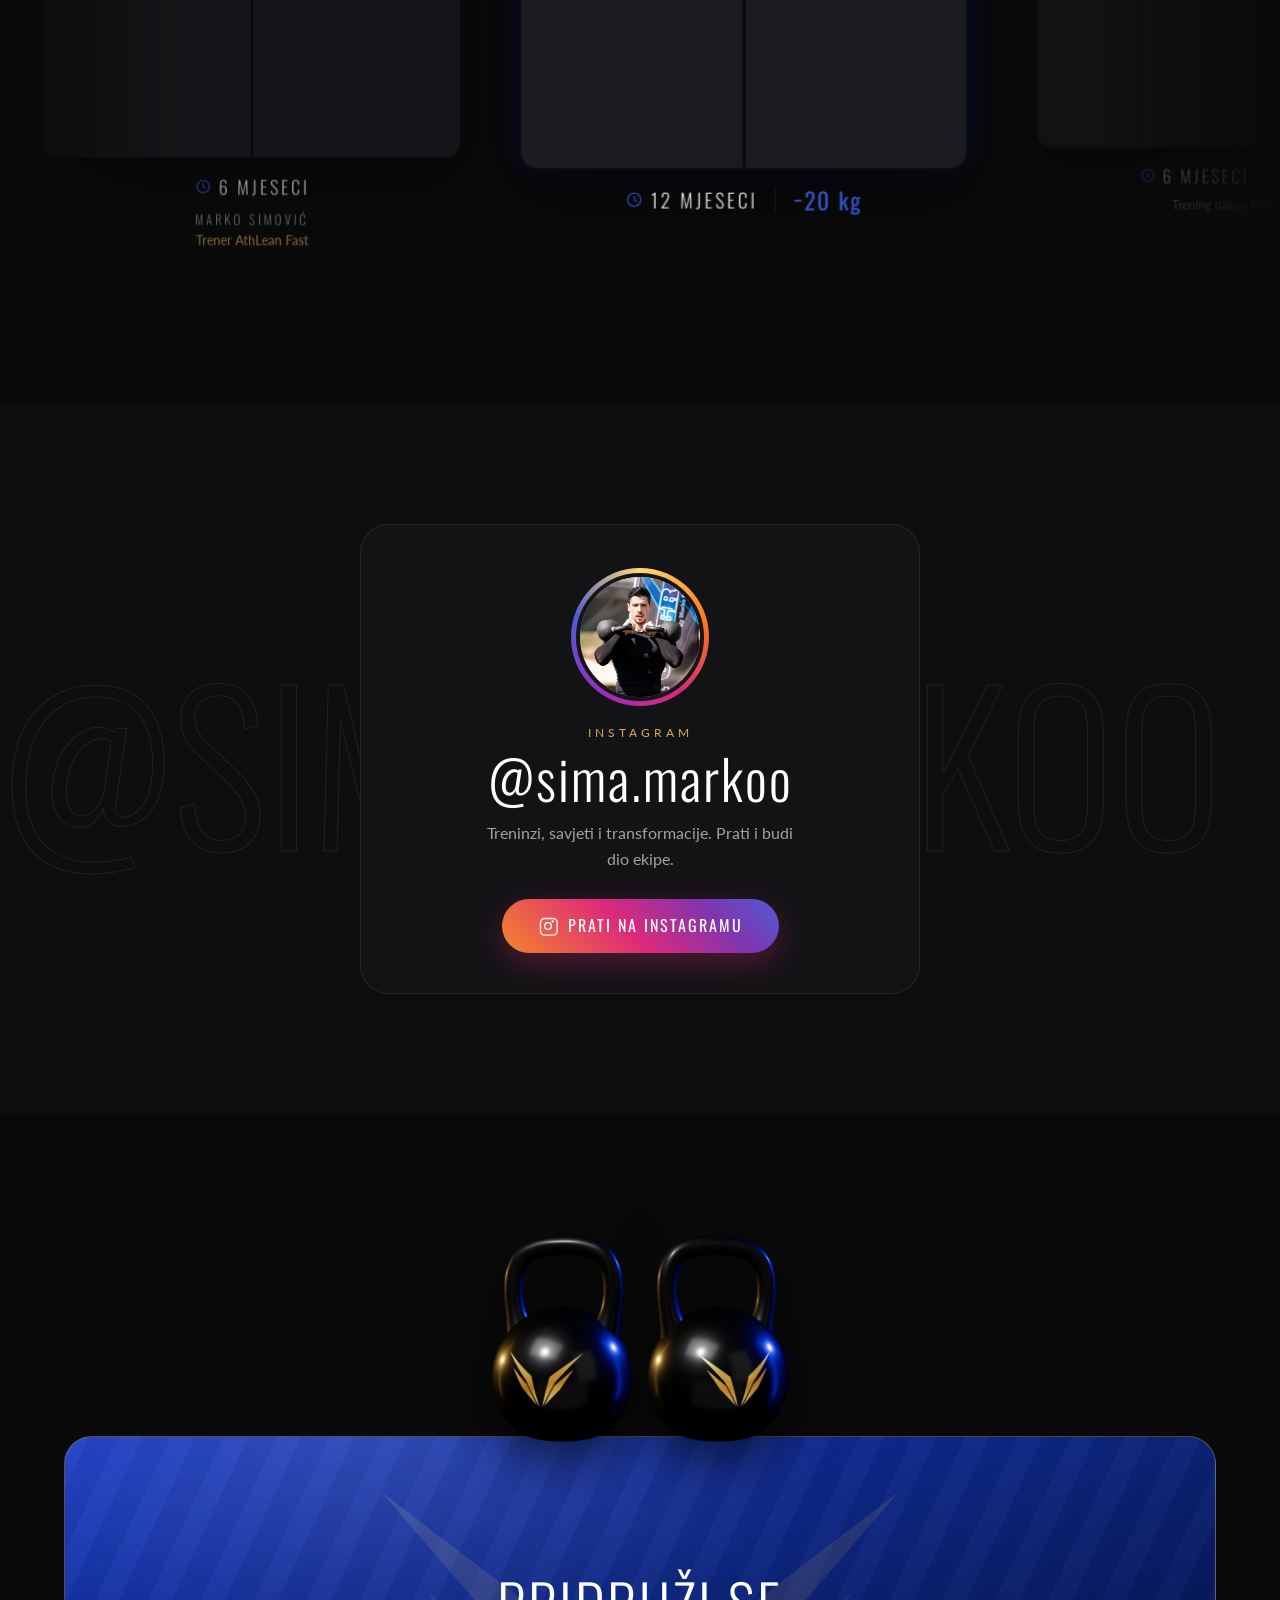
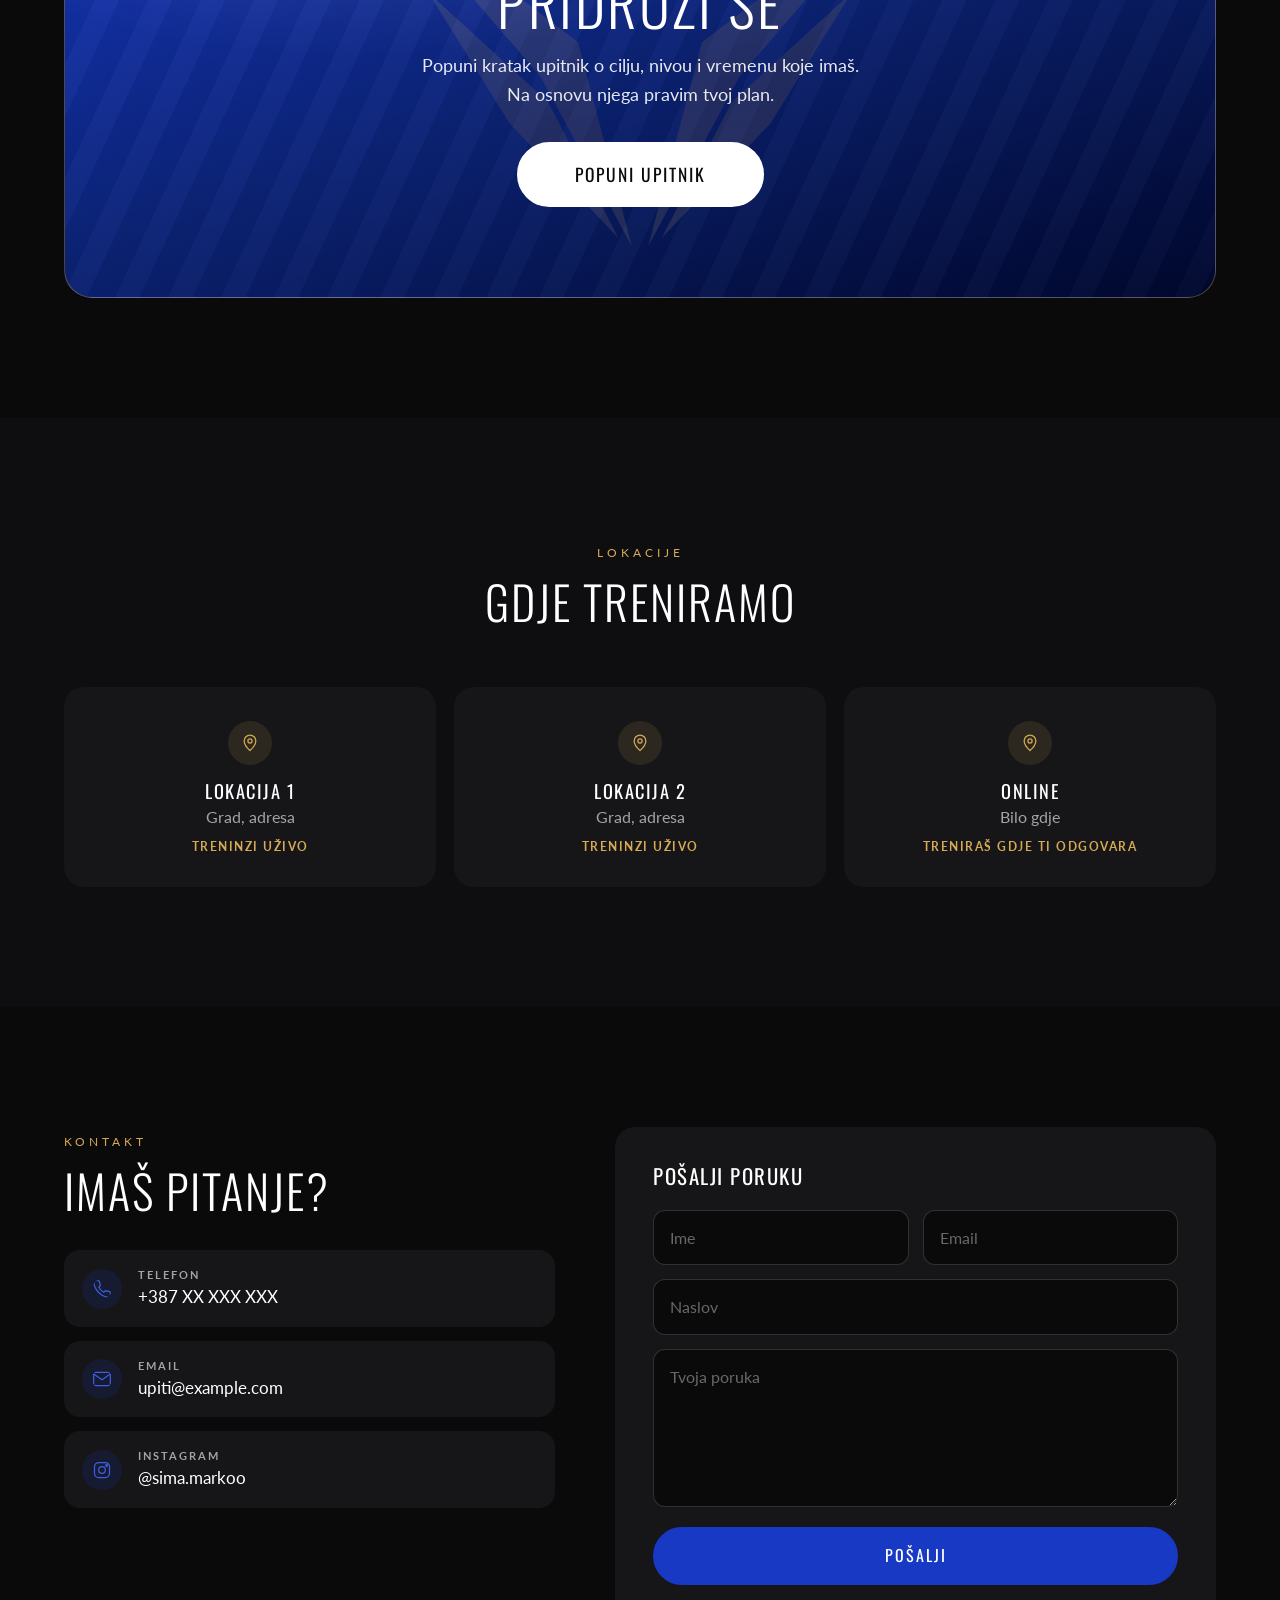
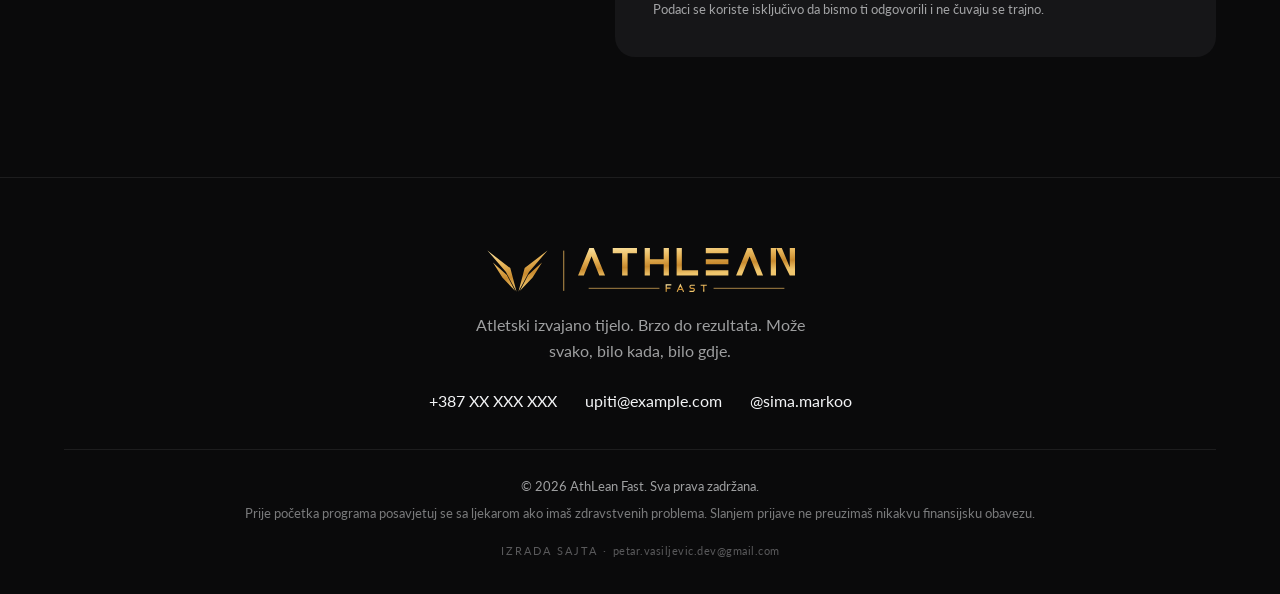
==== commit 7f533b0f: "Naslovne slike nivoa: oštre, iz originala, sa dugmetom za puštanje - Nove naslovne slike (1080×1920)" ====
--- a/elegantna/index.html
+++ b/elegantna/index.html
@@ -39,7 +39,7 @@
     <link rel="stylesheet"
       href="https://fonts.googleapis.com/css2?family=Oswald:wght@300;400&family=Lato:wght@400;700&display=swap">
   </noscript>
-  <link rel="stylesheet" href="styles.css?v=42399704">
+  <link rel="stylesheet" href="styles.css?v=16e51549">
 
   <script>
     // Sopstveni događaji i tagovi za analitiku (Microsoft Clarity). Sve kroz
@@ -453,7 +453,7 @@
   </script>
 
   <script src="data.js?v=fb28b5b7"></script>
-  <script src="components.js?v=22f3d17d"></script>
+  <script src="components.js?v=121b7fa2"></script>
   <script src="script.js?v=db162e36"></script>
 </body>
 </html>
--- a/elegantna/styles.css
+++ b/elegantna/styles.css
@@ -825,6 +825,33 @@
   left: 0; right: 0; bottom: 0;
   height: 40%;
   background: linear-gradient(to bottom, transparent, var(--card));
+}
+
+/* Tells at a glance that the picture is a clip. */
+.card-media-play {
+  position: absolute;
+  left: 50%;
+  top: 50%;
+  z-index: 1;
+  width: 66px;
+  height: 66px;
+  margin: -33px 0 0 -33px;
+  display: flex;
+  align-items: center;
+  justify-content: center;
+  border-radius: 50%;
+  border: 1.5px solid rgba(255, 255, 255, 0.85);
+  background: rgba(0, 7, 45, 0.42);
+  -webkit-backdrop-filter: blur(4px);
+  backdrop-filter: blur(4px);
+  color: var(--white);
+  transition: transform 0.3s ease, background 0.3s ease, border-color 0.3s ease;
+}
+
+.card-media-play svg { width: 24px; height: 24px; margin-left: 3px; }
+
+@media (hover: hover) {
+  .card:hover .card-media-play { transform: scale(1.1); background: var(--blue); border-color: var(--blue); }
 }
 
 .card-badge {
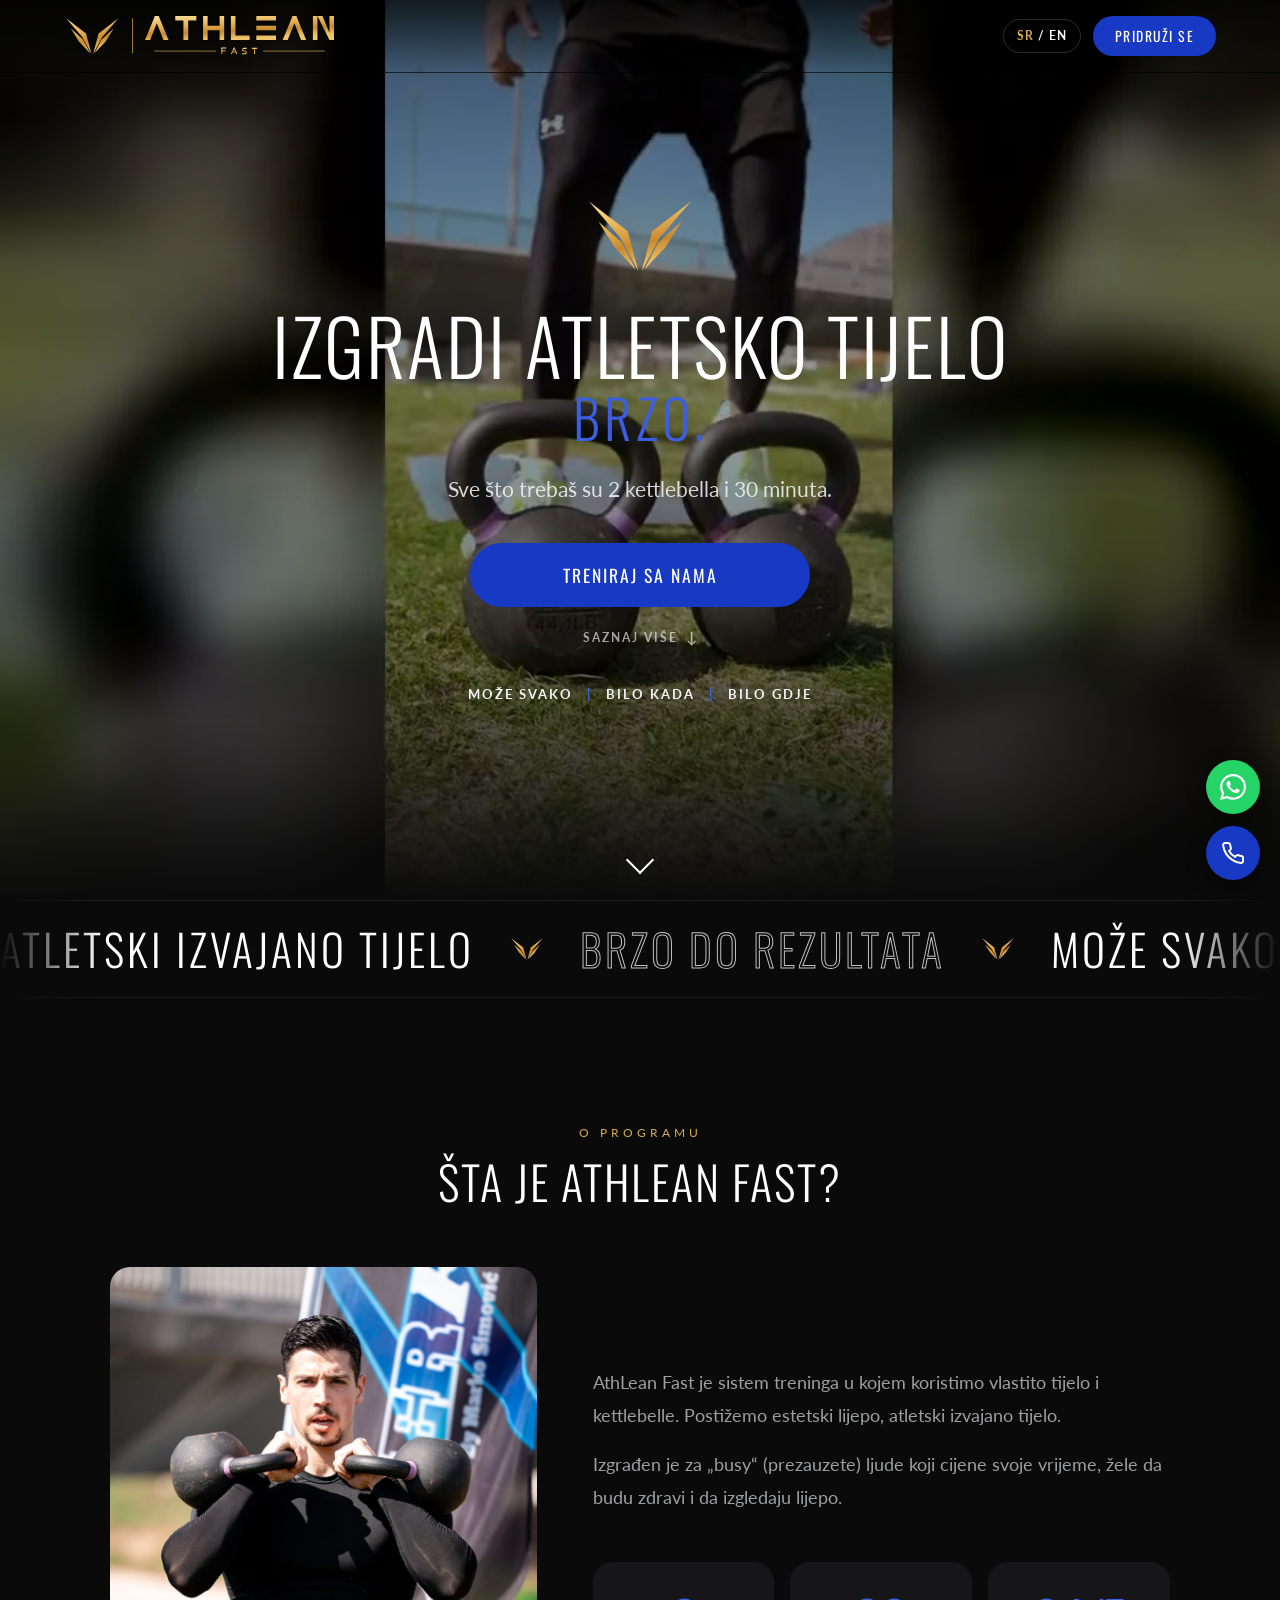
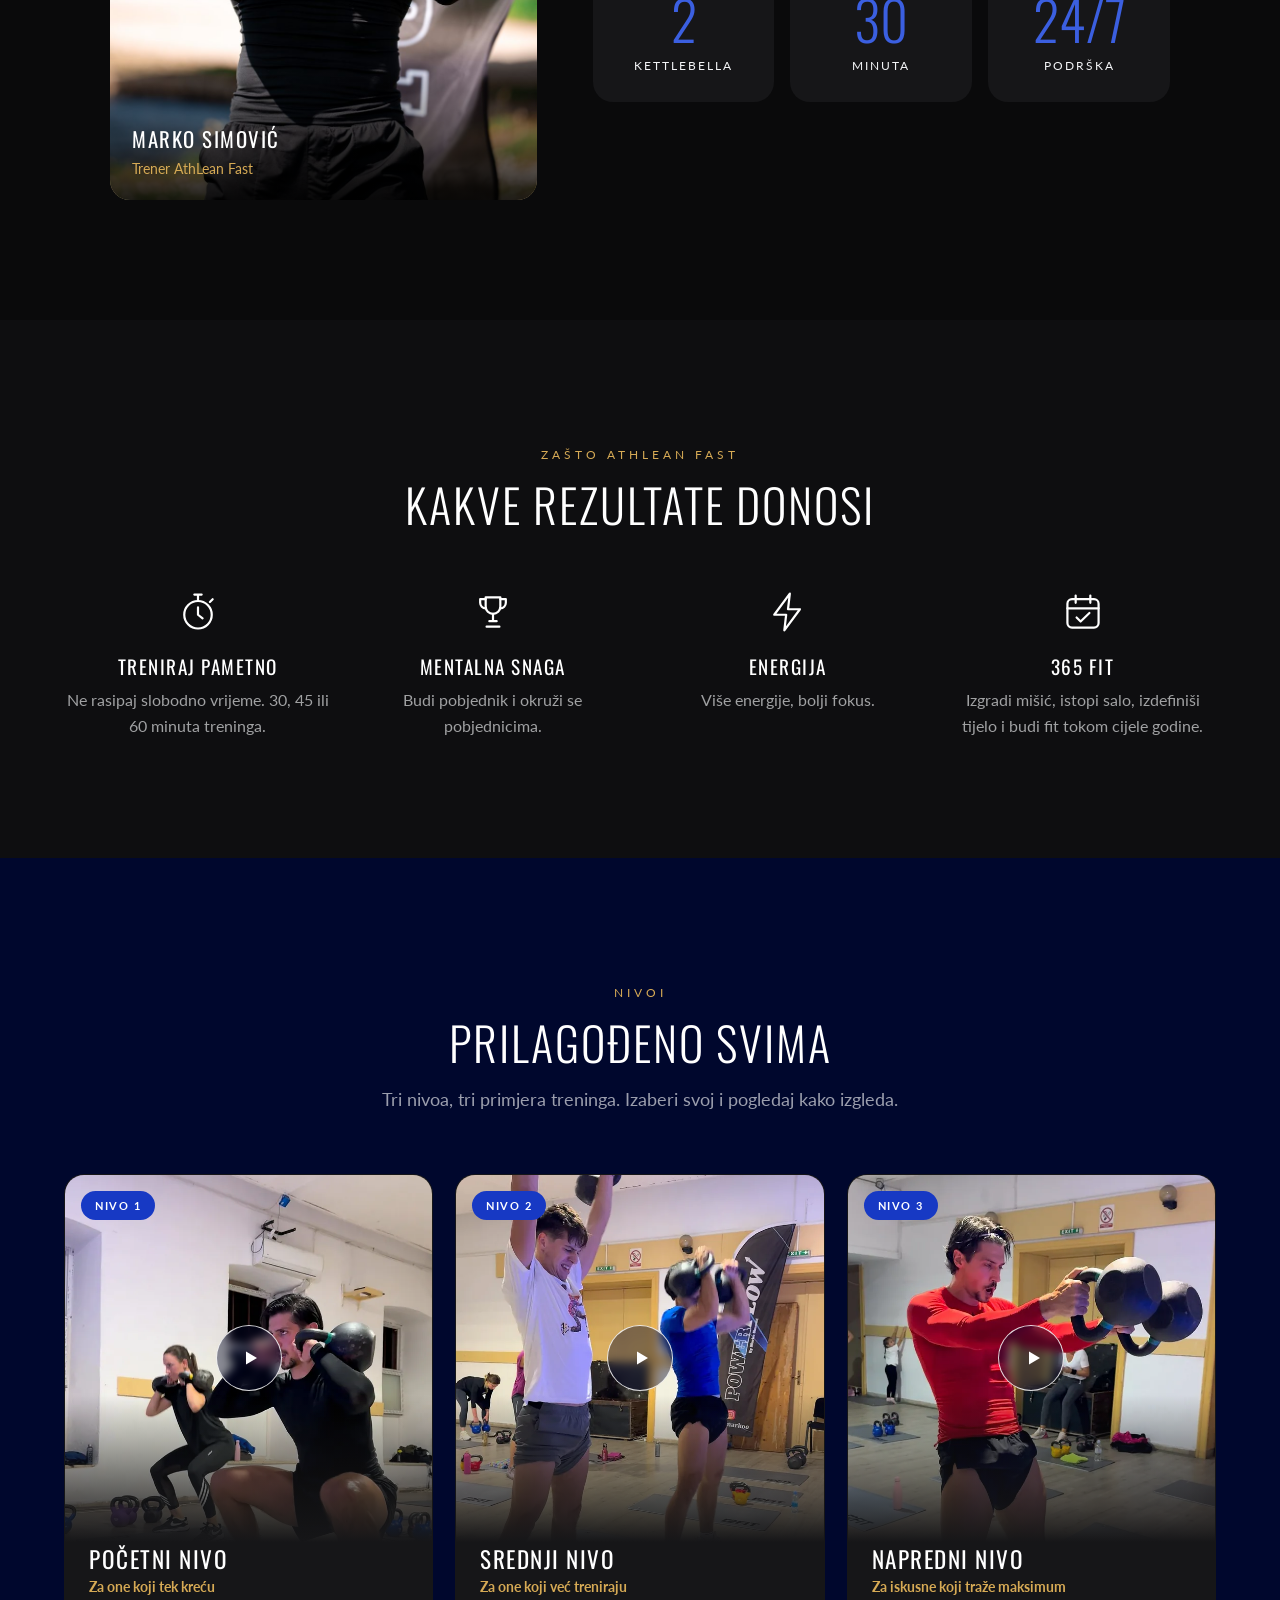
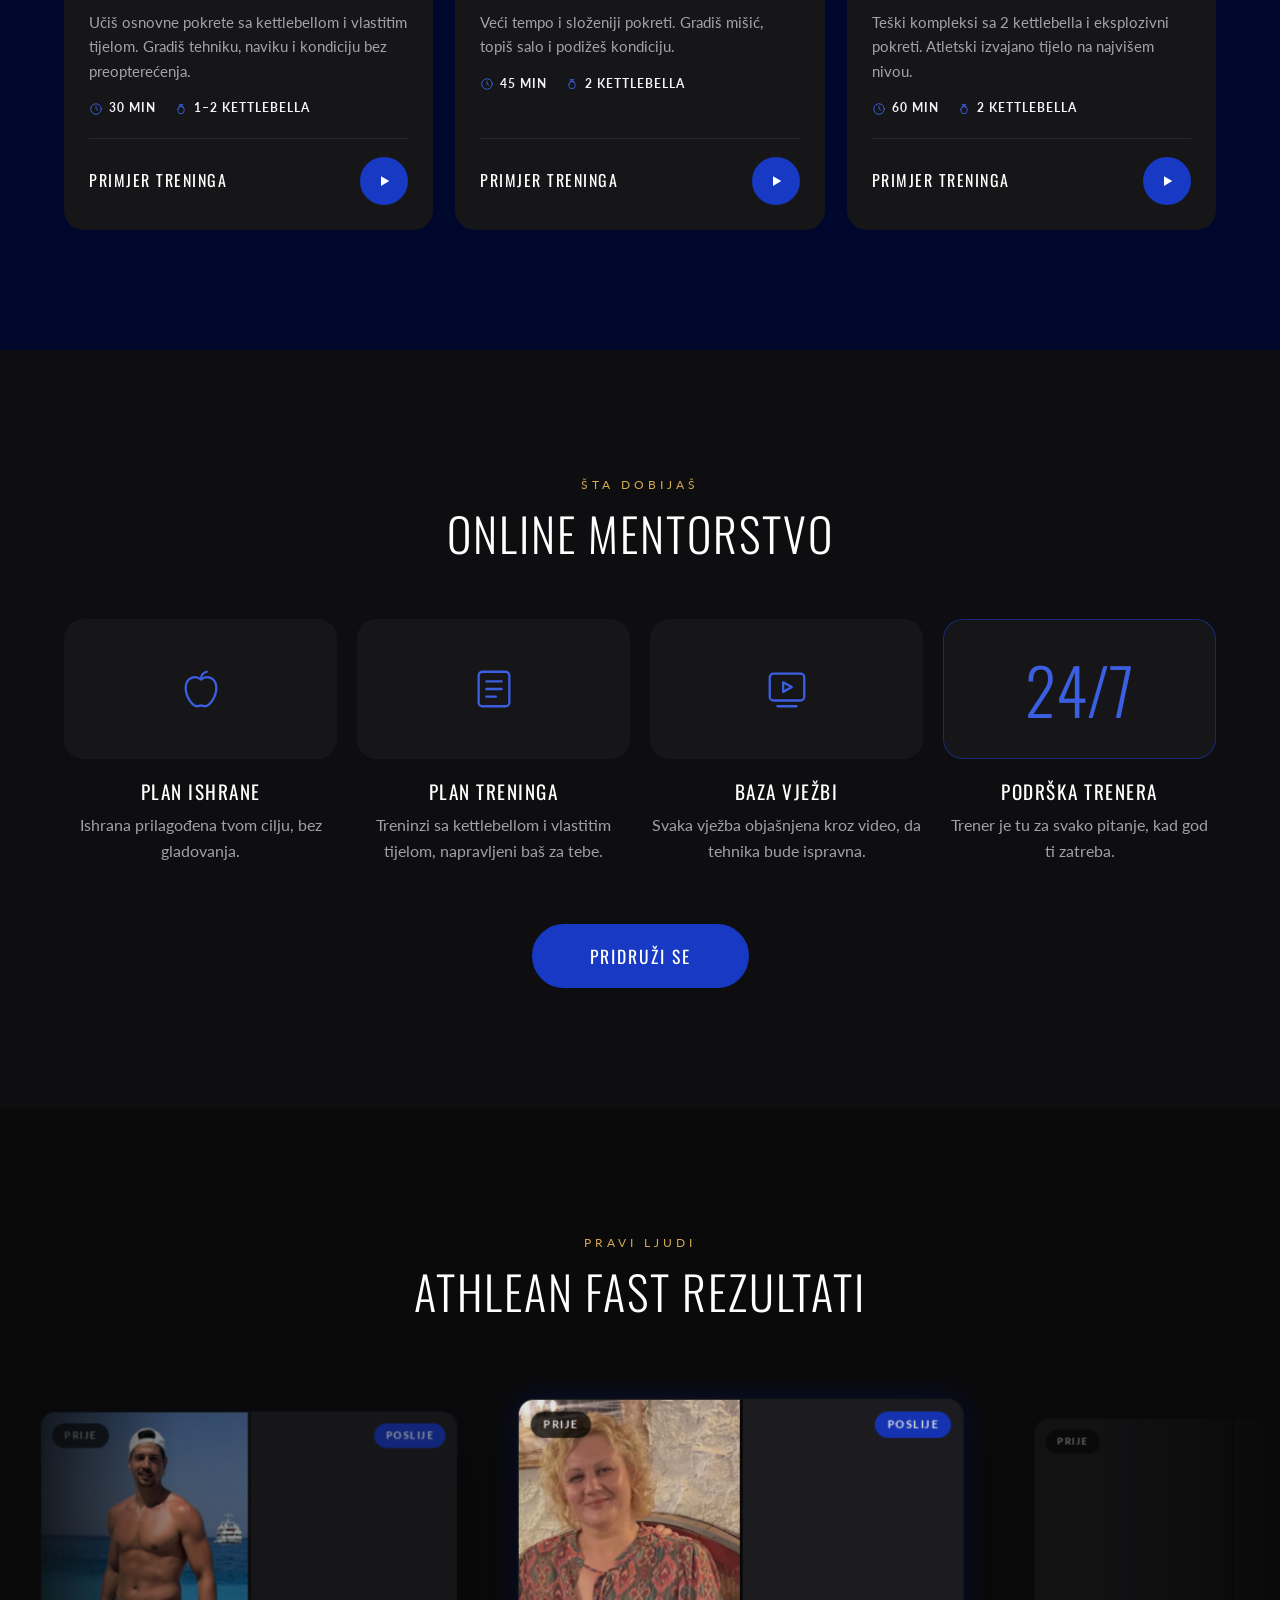
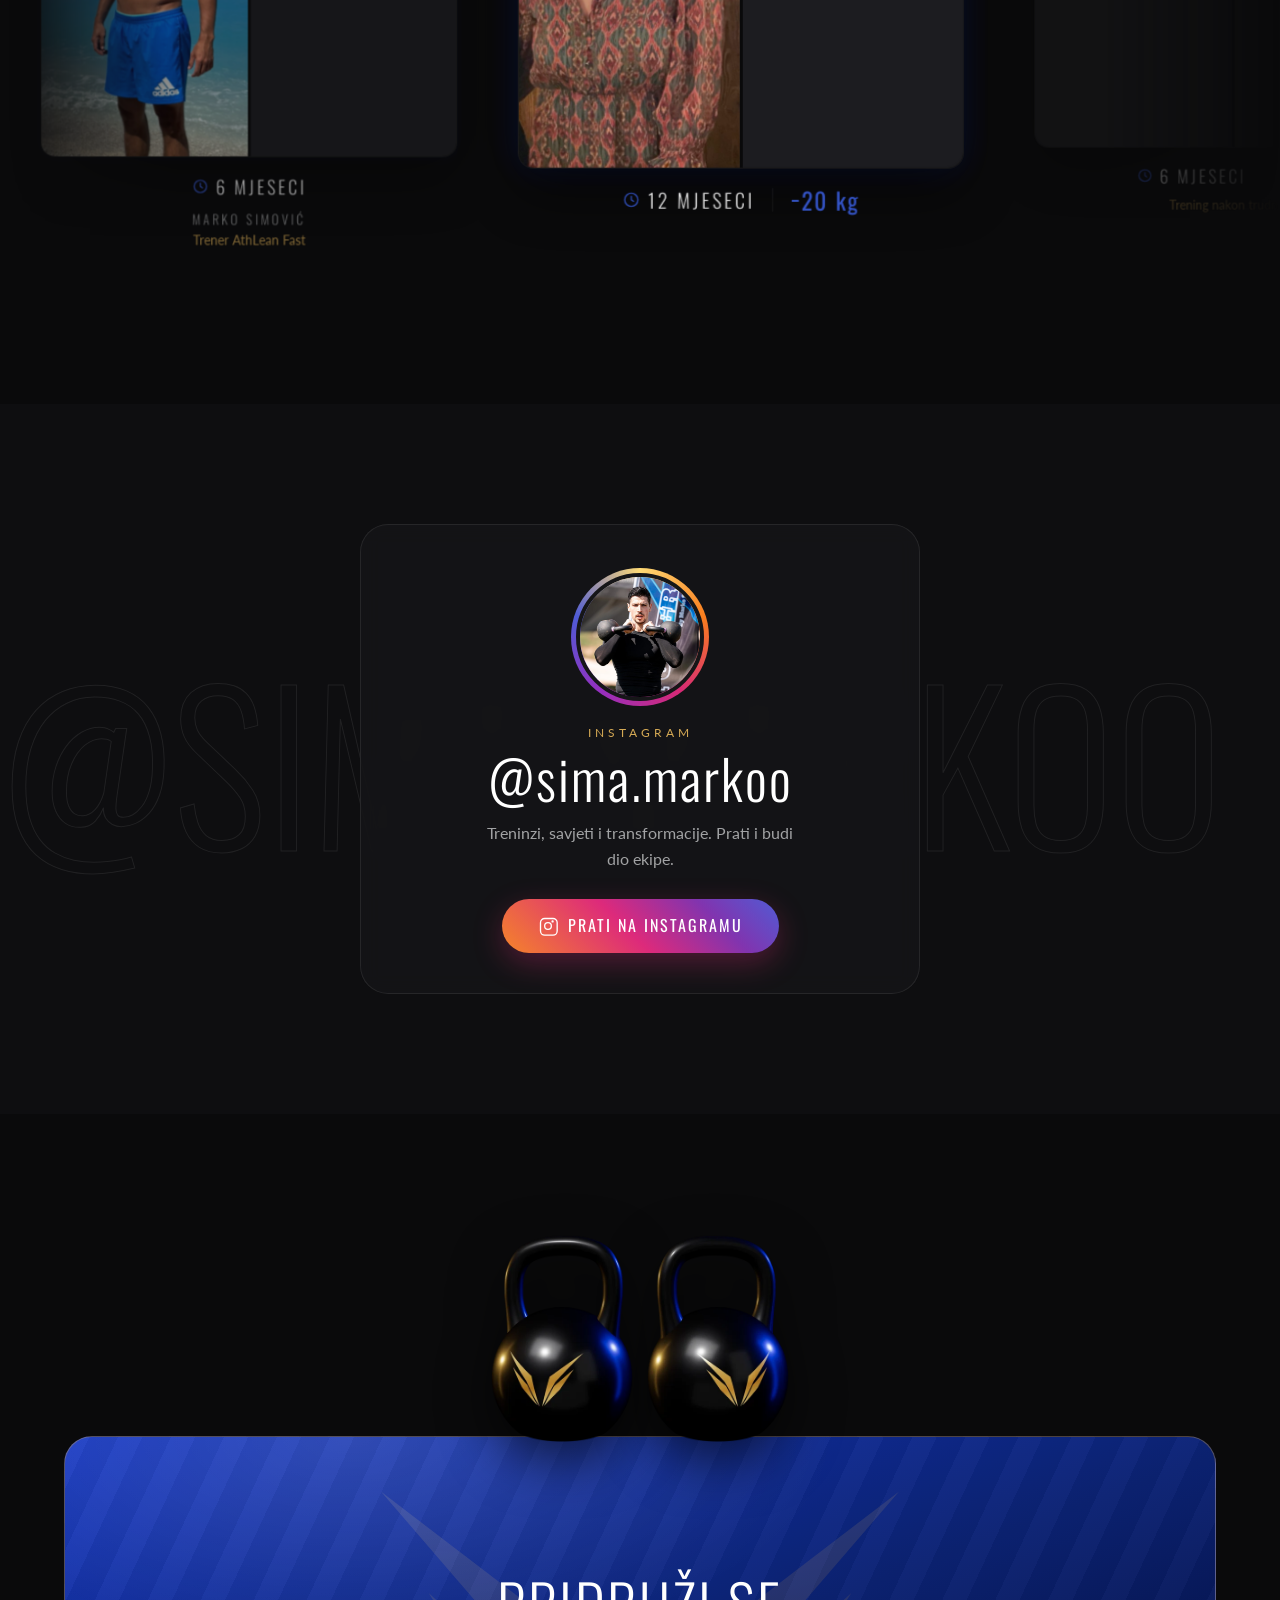
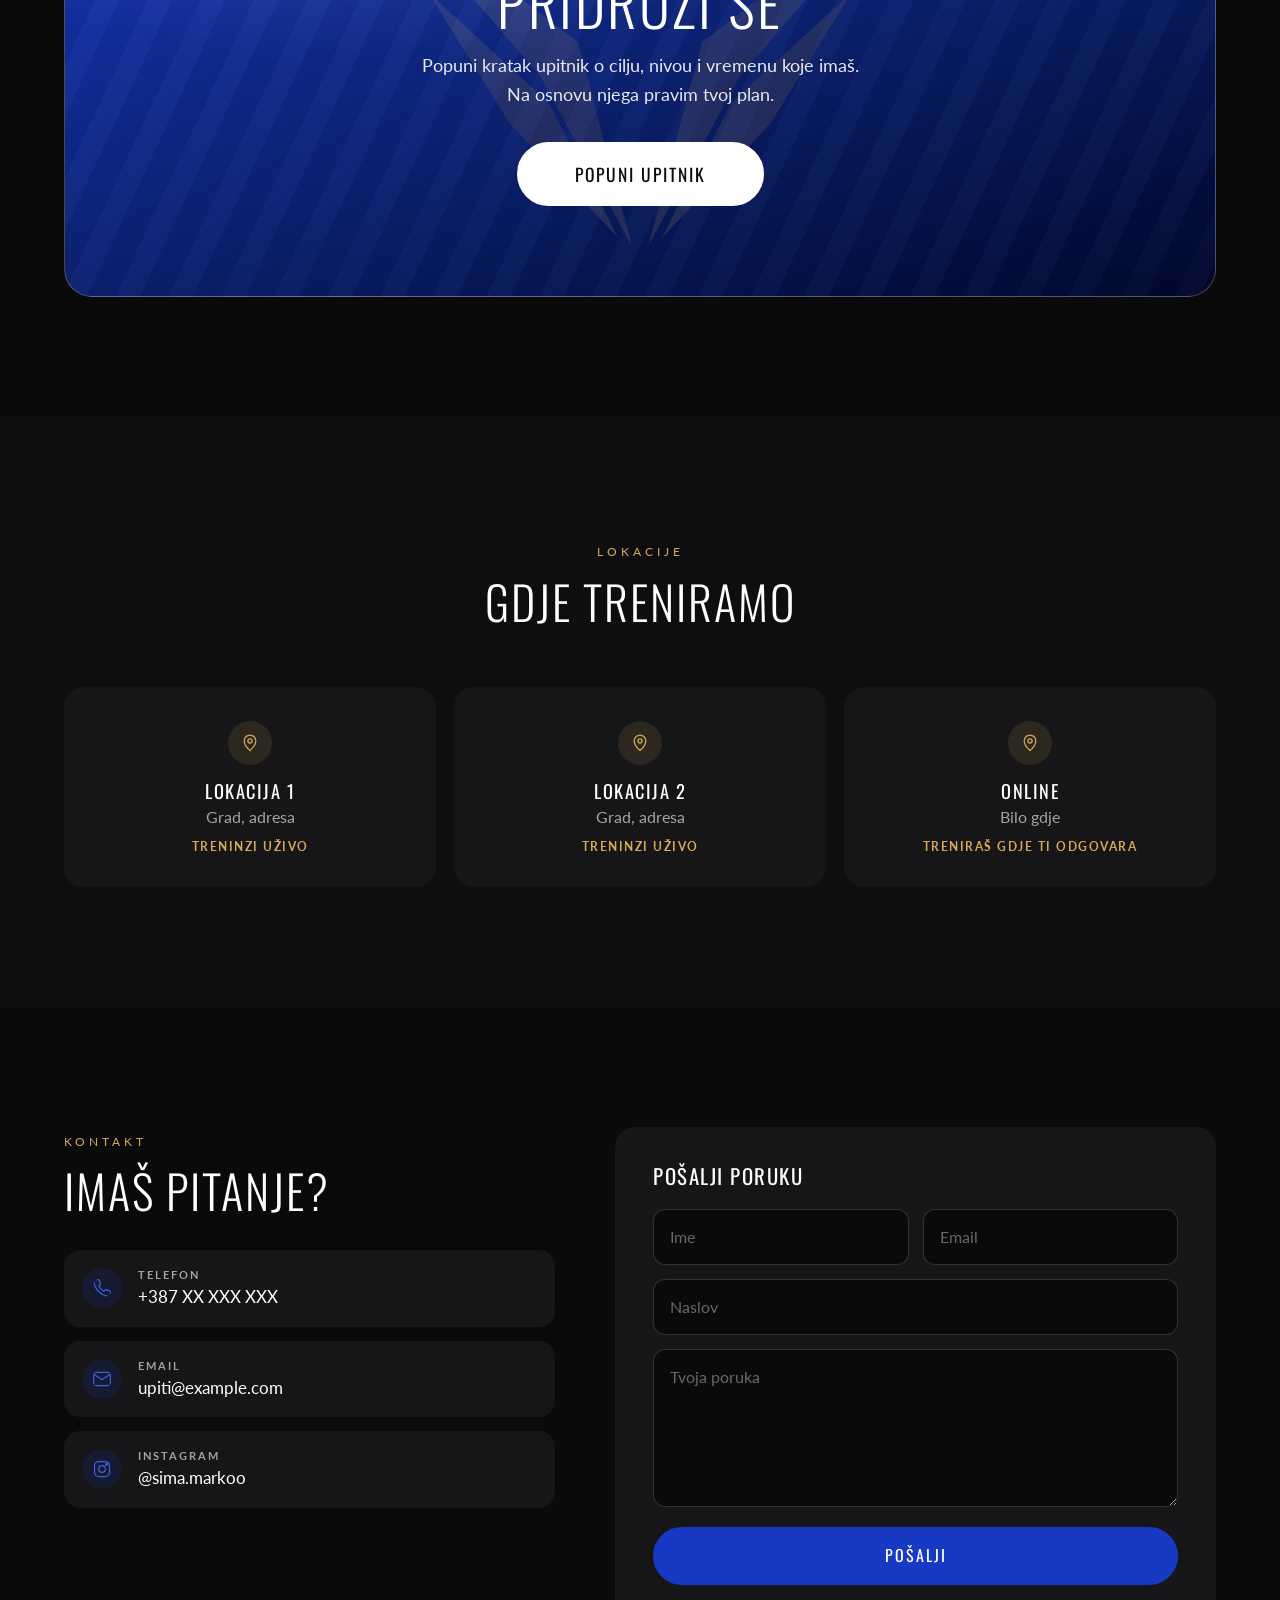
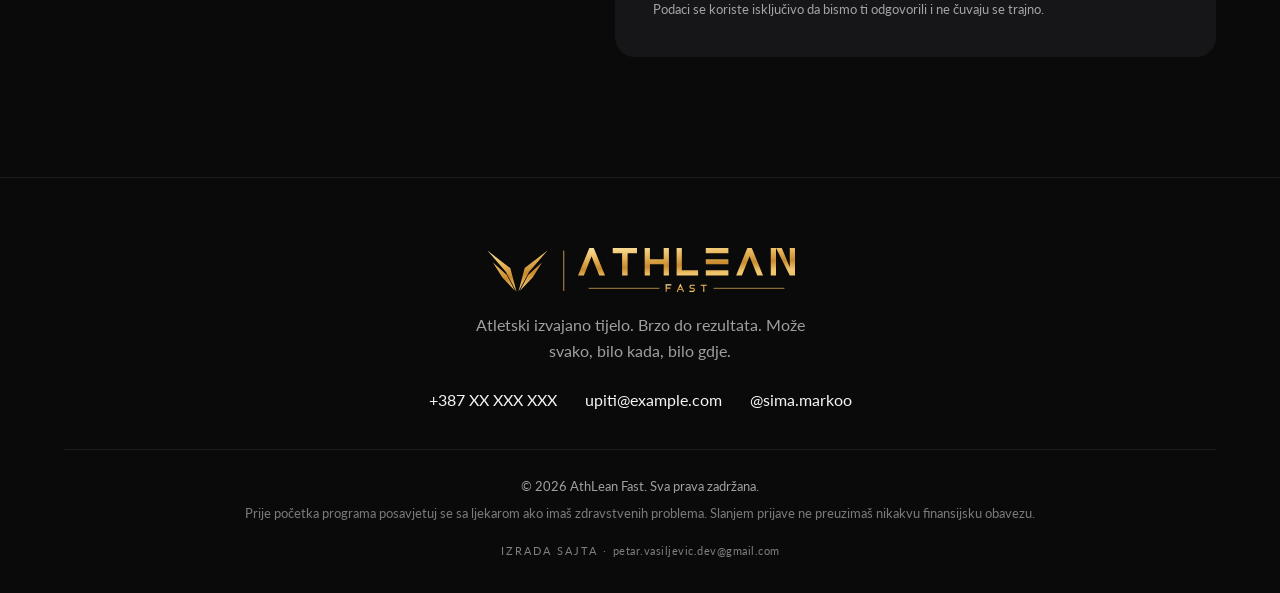
==== commit 2932a784: "Završna provera: brzina, pristupačnost, pregled linka - Pregled linka (WhatsApp, Viber...): nova sli" ====
--- a/elegantna/index.html
+++ b/elegantna/index.html
@@ -17,17 +17,17 @@
   <meta property="og:type" content="website">
   <meta property="og:site_name" content="AthLean Fast">
   <meta property="og:locale" content="sr_RS">
-  <meta property="og:title" content="AthLean Fast: atletski izvajano tijelo, brzo do rezultata">
-  <meta property="og:description" content="Sistem treninga sa vlastitim tijelom i kettlebellom. 2 kettlebella i 30 minuta iskrenog rada.">
+  <meta property="og:title" content="AthLean Fast | Izgradi atletsko tijelo. Brzo.">
+  <meta property="og:description" content="2 kettlebella i 30 minuta. Online plan treninga i ishrane i trener uz tebe 24/7. Može svako, bilo kada, bilo gdje.">
   <meta property="og:url" content="https://pecapecaa.github.io/Athlean-fast/">
-  <meta property="og:image" content="https://pecapecaa.github.io/Athlean-fast/images/og-share.png">
+  <meta property="og:image" content="https://pecapecaa.github.io/Athlean-fast/images/og-share.jpg">
   <meta property="og:image:width" content="1200">
   <meta property="og:image:height" content="630">
   <meta property="og:image:alt" content="AthLean Fast">
   <meta name="twitter:card" content="summary_large_image">
-  <meta name="twitter:title" content="AthLean Fast: atletski izvajano tijelo, brzo do rezultata">
-  <meta name="twitter:description" content="Sistem treninga sa vlastitim tijelom i kettlebellom.">
-  <meta name="twitter:image" content="https://pecapecaa.github.io/Athlean-fast/images/og-share.png">
+  <meta name="twitter:title" content="AthLean Fast | Izgradi atletsko tijelo. Brzo.">
+  <meta name="twitter:description" content="2 kettlebella i 30 minuta. Online plan treninga i ishrane i trener uz tebe 24/7. Može svako, bilo kada, bilo gdje.">
+  <meta name="twitter:image" content="https://pecapecaa.github.io/Athlean-fast/images/og-share.jpg">
 
   <link rel="preconnect" href="https://fonts.googleapis.com">
   <link rel="preconnect" href="https://fonts.gstatic.com" crossorigin>
@@ -39,7 +39,7 @@
     <link rel="stylesheet"
       href="https://fonts.googleapis.com/css2?family=Oswald:wght@300;400&family=Lato:wght@400;700&display=swap">
   </noscript>
-  <link rel="stylesheet" href="styles.css?v=16e51549">
+  <link rel="stylesheet" href="styles.css?v=d469c7a3">
 
   <script>
     // Sopstveni događaji i tagovi za analitiku (Microsoft Clarity). Sve kroz
@@ -82,7 +82,7 @@
         <img src="images/logo.svg" alt="AthLean Fast" width="337" height="50">
       </a>
       <div class="nav-actions">
-        <button type="button" class="lang-toggle" id="langToggle" aria-label="Jezik / Language">
+        <button type="button" class="lang-toggle" id="langToggle" aria-label="SR / EN: jezik / language">
           <span class="lang-active">SR</span> / <span>EN</span>
         </button>
         <button type="button" class="nav-join" id="navJoin" data-join="meni" data-sr="Pridruži se" data-en="Join">Pridruži se</button>
@@ -97,10 +97,10 @@
       <!-- Pozadinski snimak: uspravan za telefon (videos/hero.mp4), a za šire
            ekrane isti snimak u sredini sa zamućenim stranama
            (videos/hero-wide.mp4). Dok se učitava, ili kad ne može da se
-           pusti, stoji prvi kadar (images/hero-poster.jpg, hero-wide-poster.jpg). -->
+           pusti, stoji prvi kadar (images/hero-poster.webp, hero-wide-poster.webp). -->
       <video id="heroVideo" class="hero-video"
         data-src="../videos/hero.mp4" data-src-wide="../videos/hero-wide.mp4"
-        data-poster="../images/hero-poster.jpg" data-poster-wide="../images/hero-wide-poster.jpg"
+        data-poster="../images/hero-poster.webp" data-poster-wide="../images/hero-wide-poster.webp"
         muted loop playsinline preload="none" aria-hidden="true"></video>
       <div class="hero-bg" id="heroBg"></div>
       <div class="hero-overlay"></div>
@@ -448,12 +448,12 @@
     "description": "Sistem treninga sa vlastitim tijelom i kettlebellom. Online mentorstvo: plan ishrane, plan treninga, baza vježbi i podrška trenera 24/7.",
     "url": "https://pecapecaa.github.io/Athlean-fast/",
     "logo": "https://pecapecaa.github.io/Athlean-fast/images/logo-stacked.svg",
-    "image": "https://pecapecaa.github.io/Athlean-fast/images/og-share.png"
+    "image": "https://pecapecaa.github.io/Athlean-fast/images/og-share.jpg"
   }
   </script>
 
-  <script src="data.js?v=fb28b5b7"></script>
-  <script src="components.js?v=121b7fa2"></script>
-  <script src="script.js?v=db162e36"></script>
+  <script src="data.js?v=e0023433"></script>
+  <script src="components.js?v=4db12a7c"></script>
+  <script src="script.js?v=43909dcb"></script>
 </body>
 </html>
--- a/elegantna/styles.css
+++ b/elegantna/styles.css
@@ -1485,7 +1485,7 @@
   font-size: 0.68rem;
   letter-spacing: 2px;
   text-transform: uppercase;
-  color: rgba(243, 244, 246, 0.34);
+  color: rgba(243, 244, 246, 0.5);
 }
 
 /* An address reads in lower case and with its own spacing. */
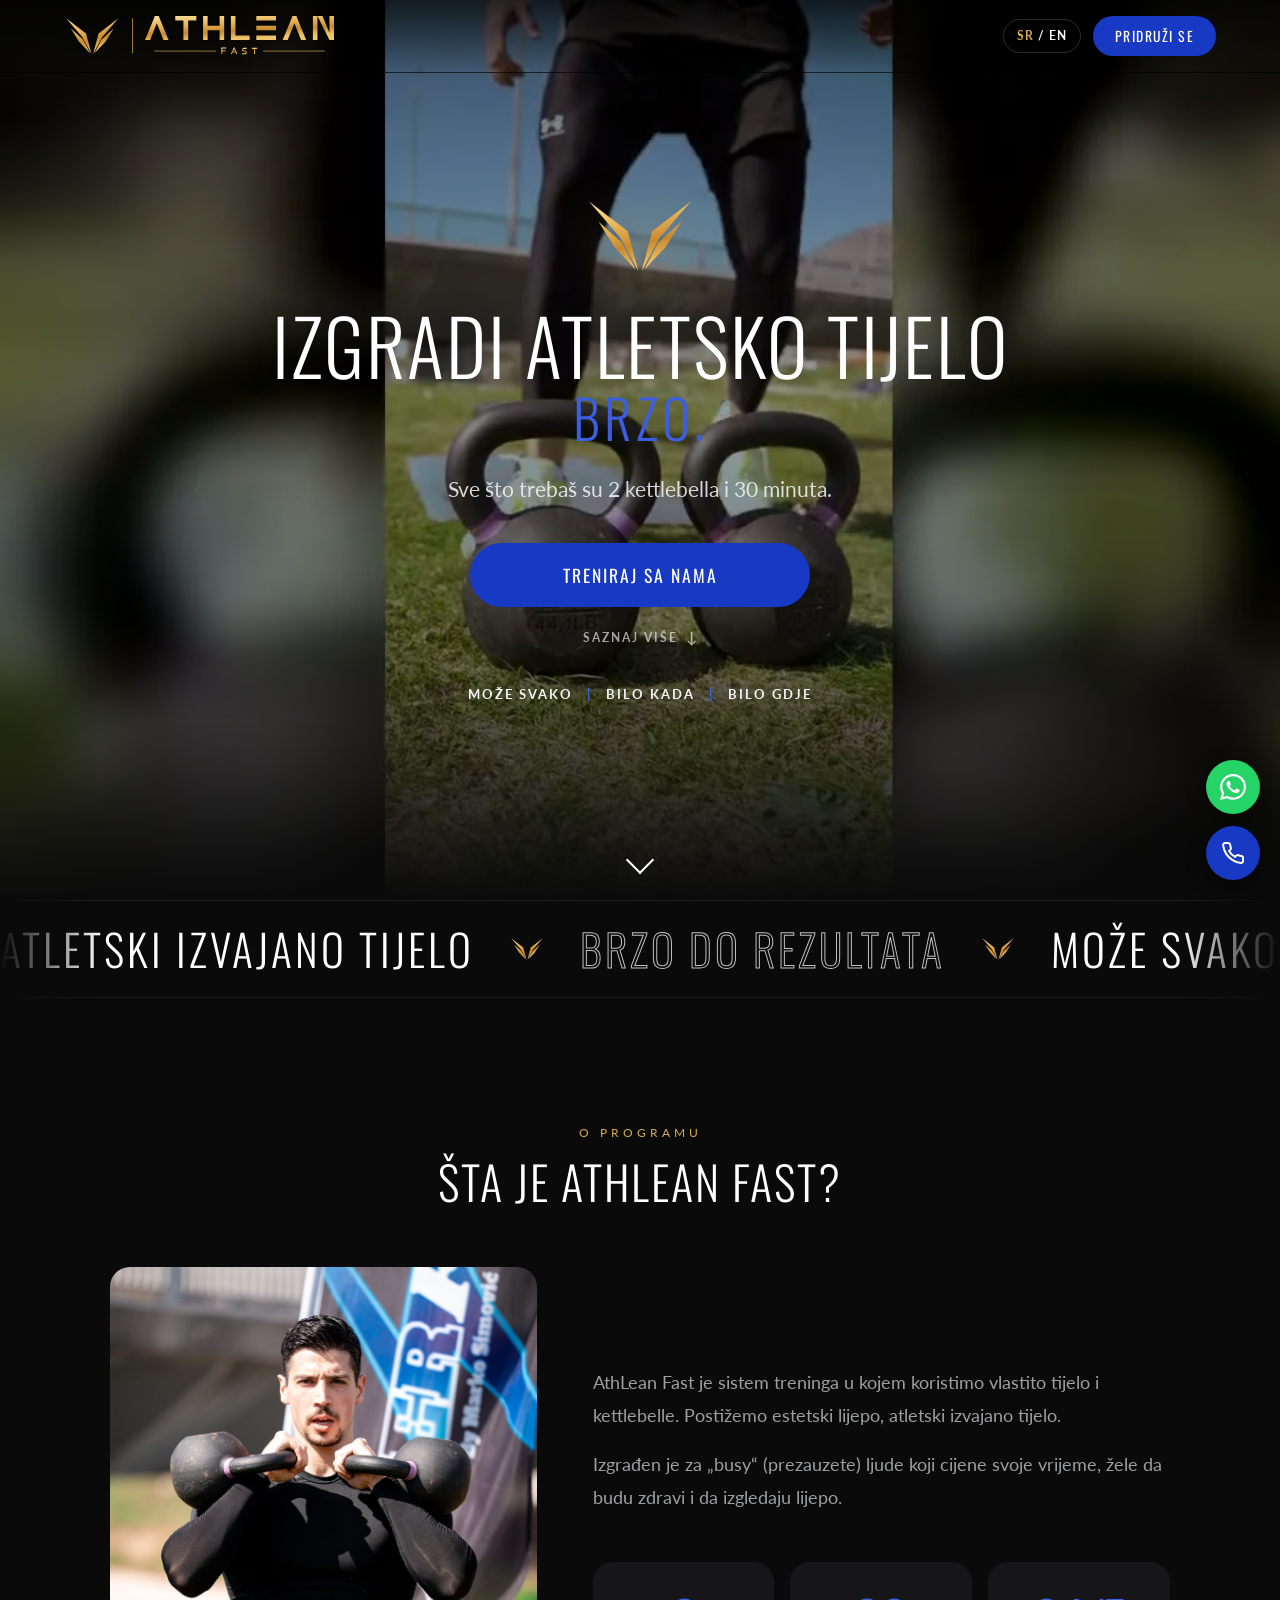
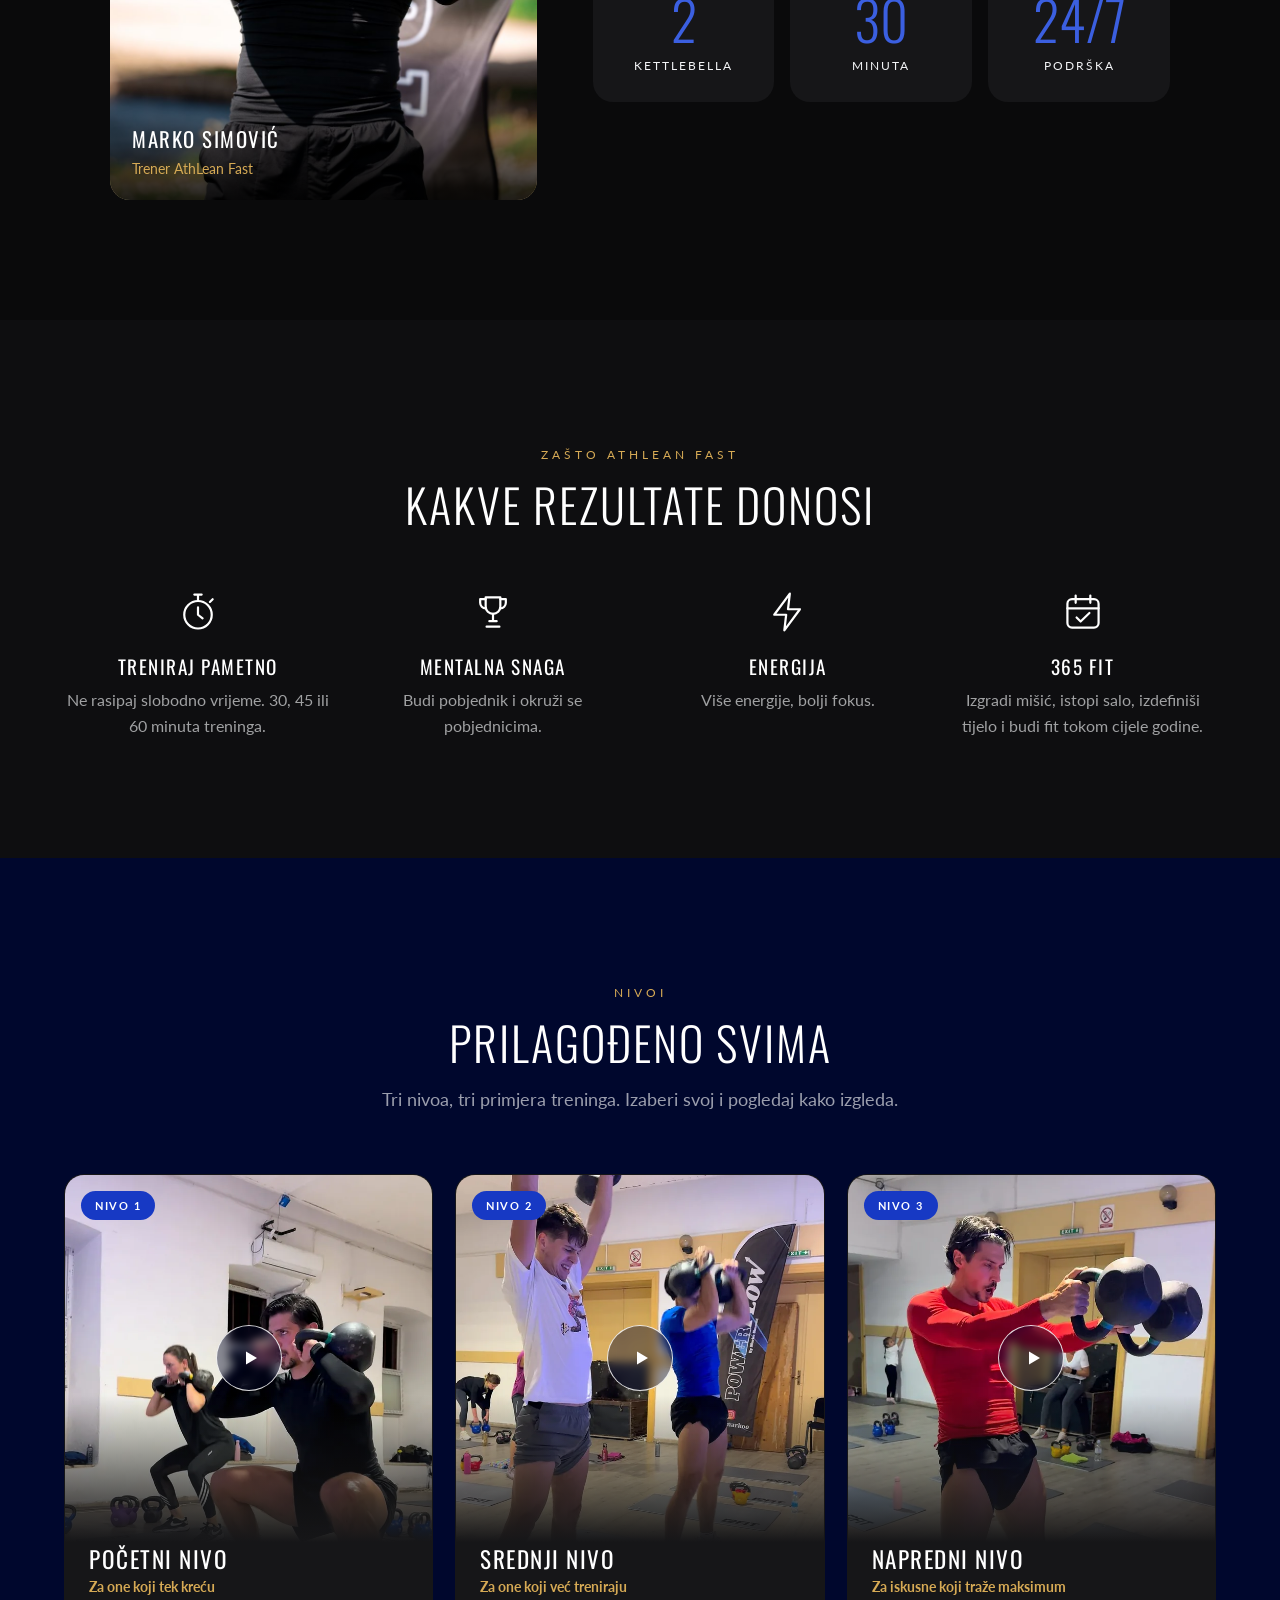
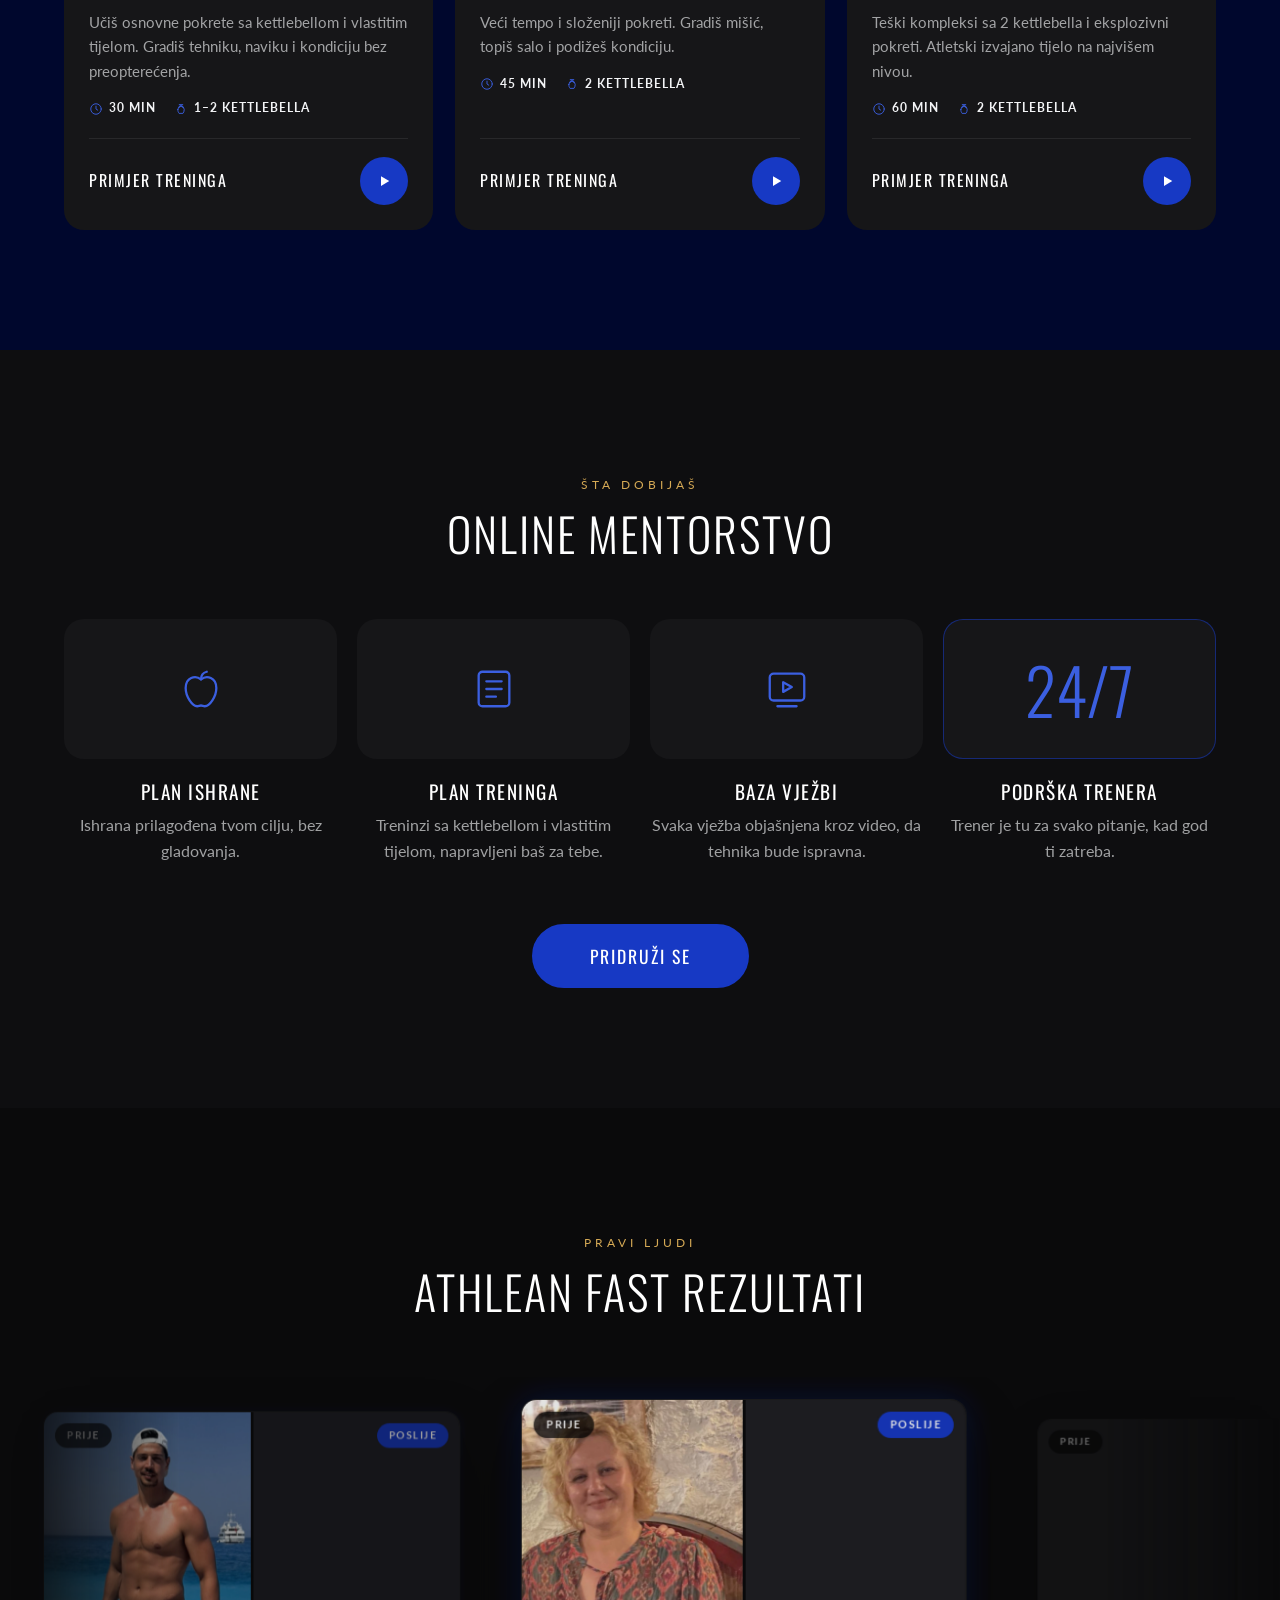
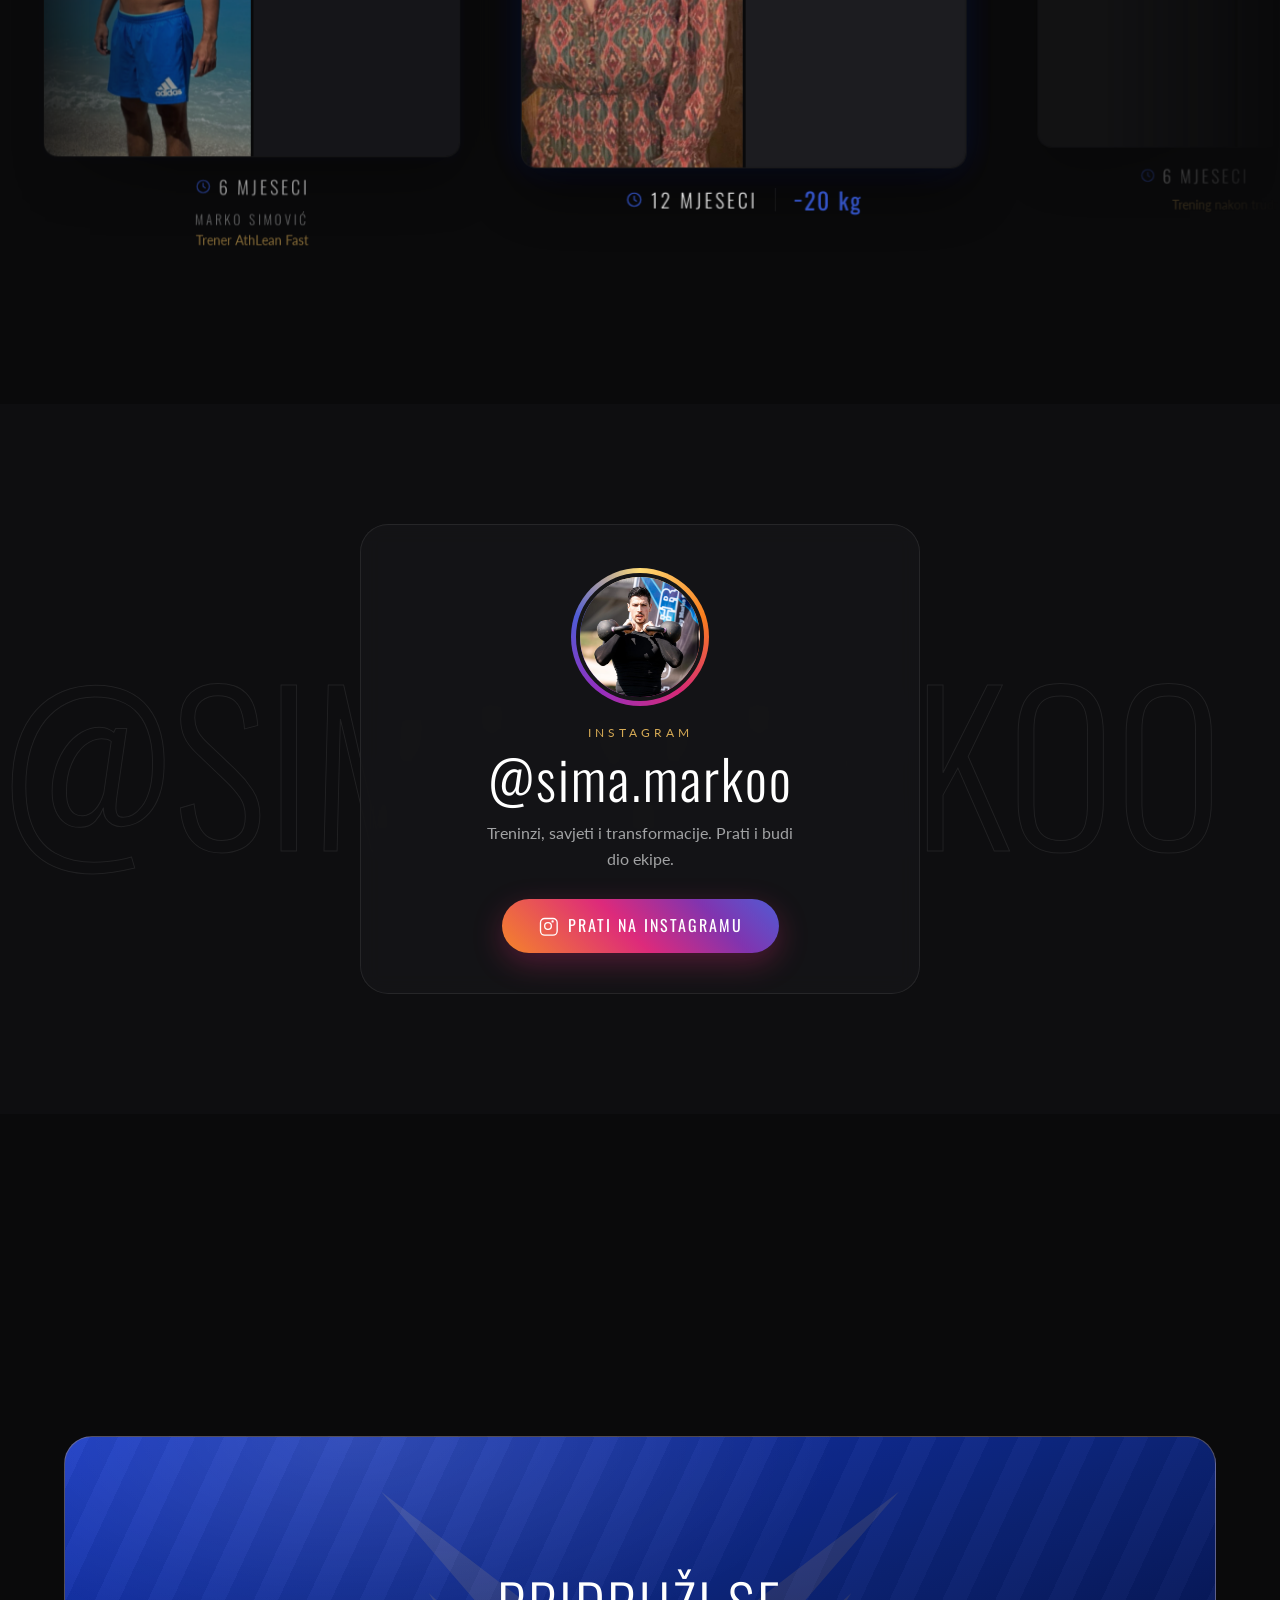
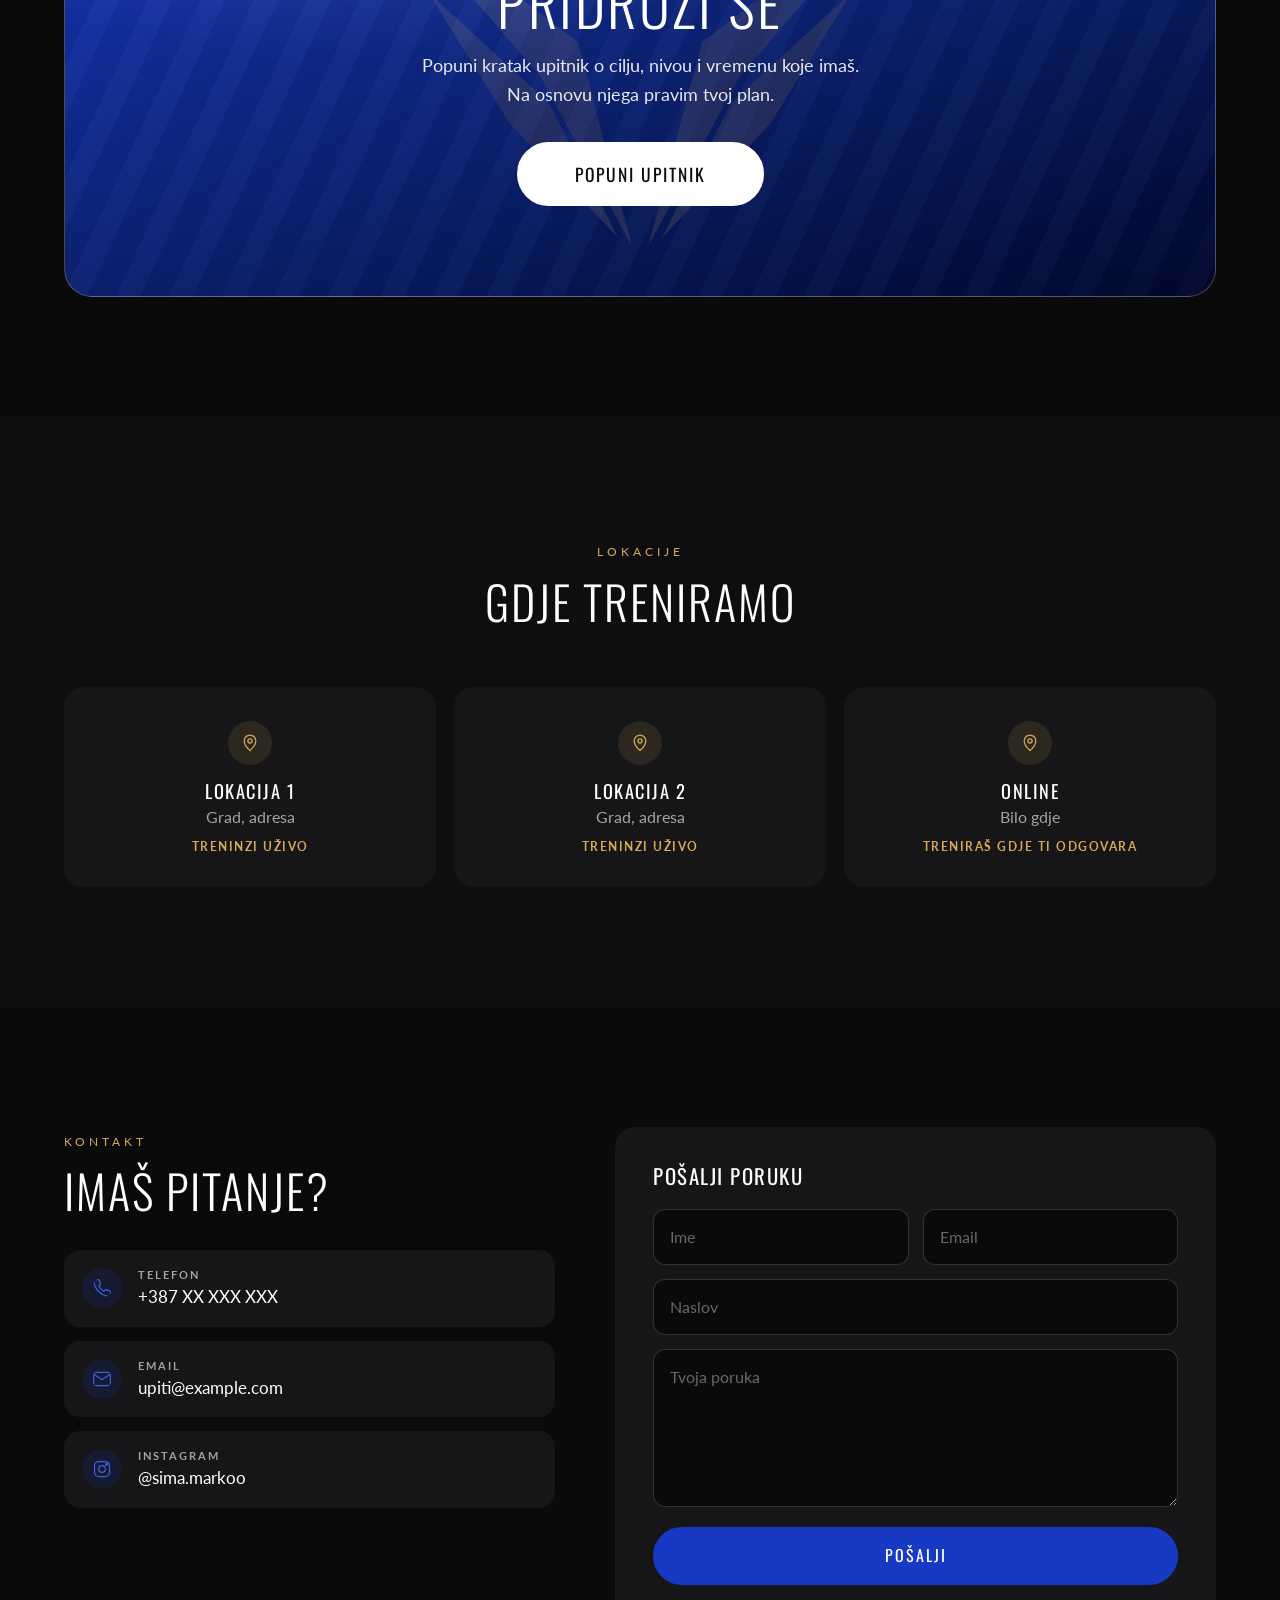
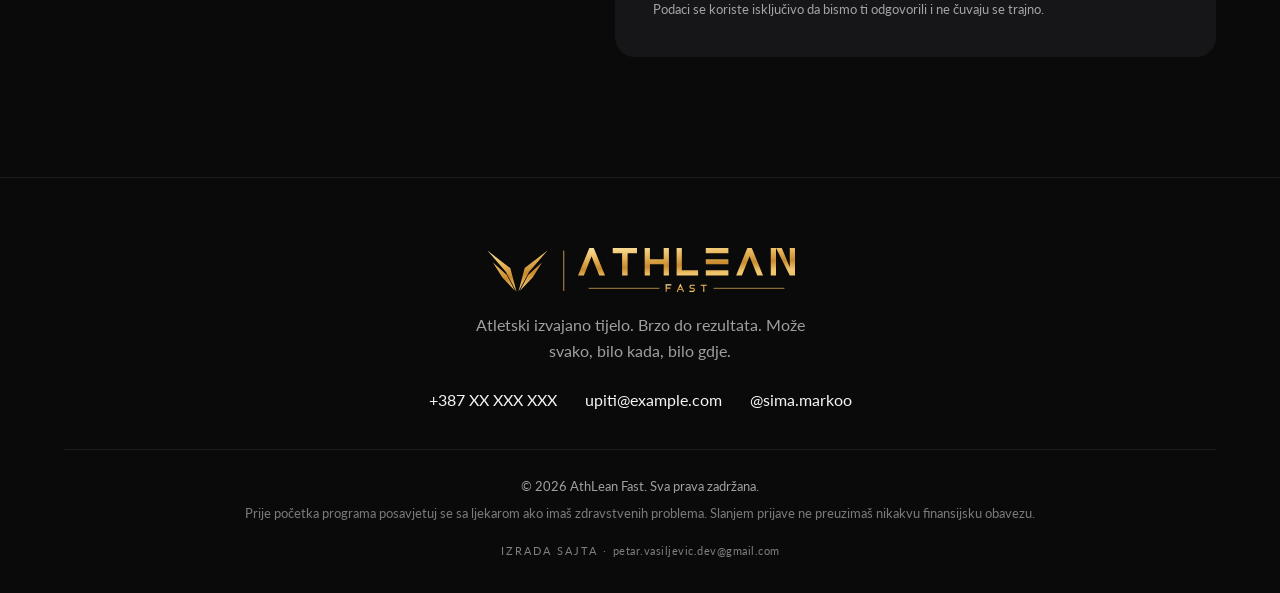
==== commit 7ee02ddc: "Transformacije: 60+ godina, −5 kg za 2 mjeseca Iz poslatog kolaža isečeni pre i posle (780×1300), ob" ====
--- a/elegantna/index.html
+++ b/elegantna/index.html
@@ -452,7 +452,7 @@
   }
   </script>
 
-  <script src="data.js?v=e0023433"></script>
+  <script src="data.js?v=7a923aae"></script>
   <script src="components.js?v=4db12a7c"></script>
   <script src="script.js?v=43909dcb"></script>
 </body>
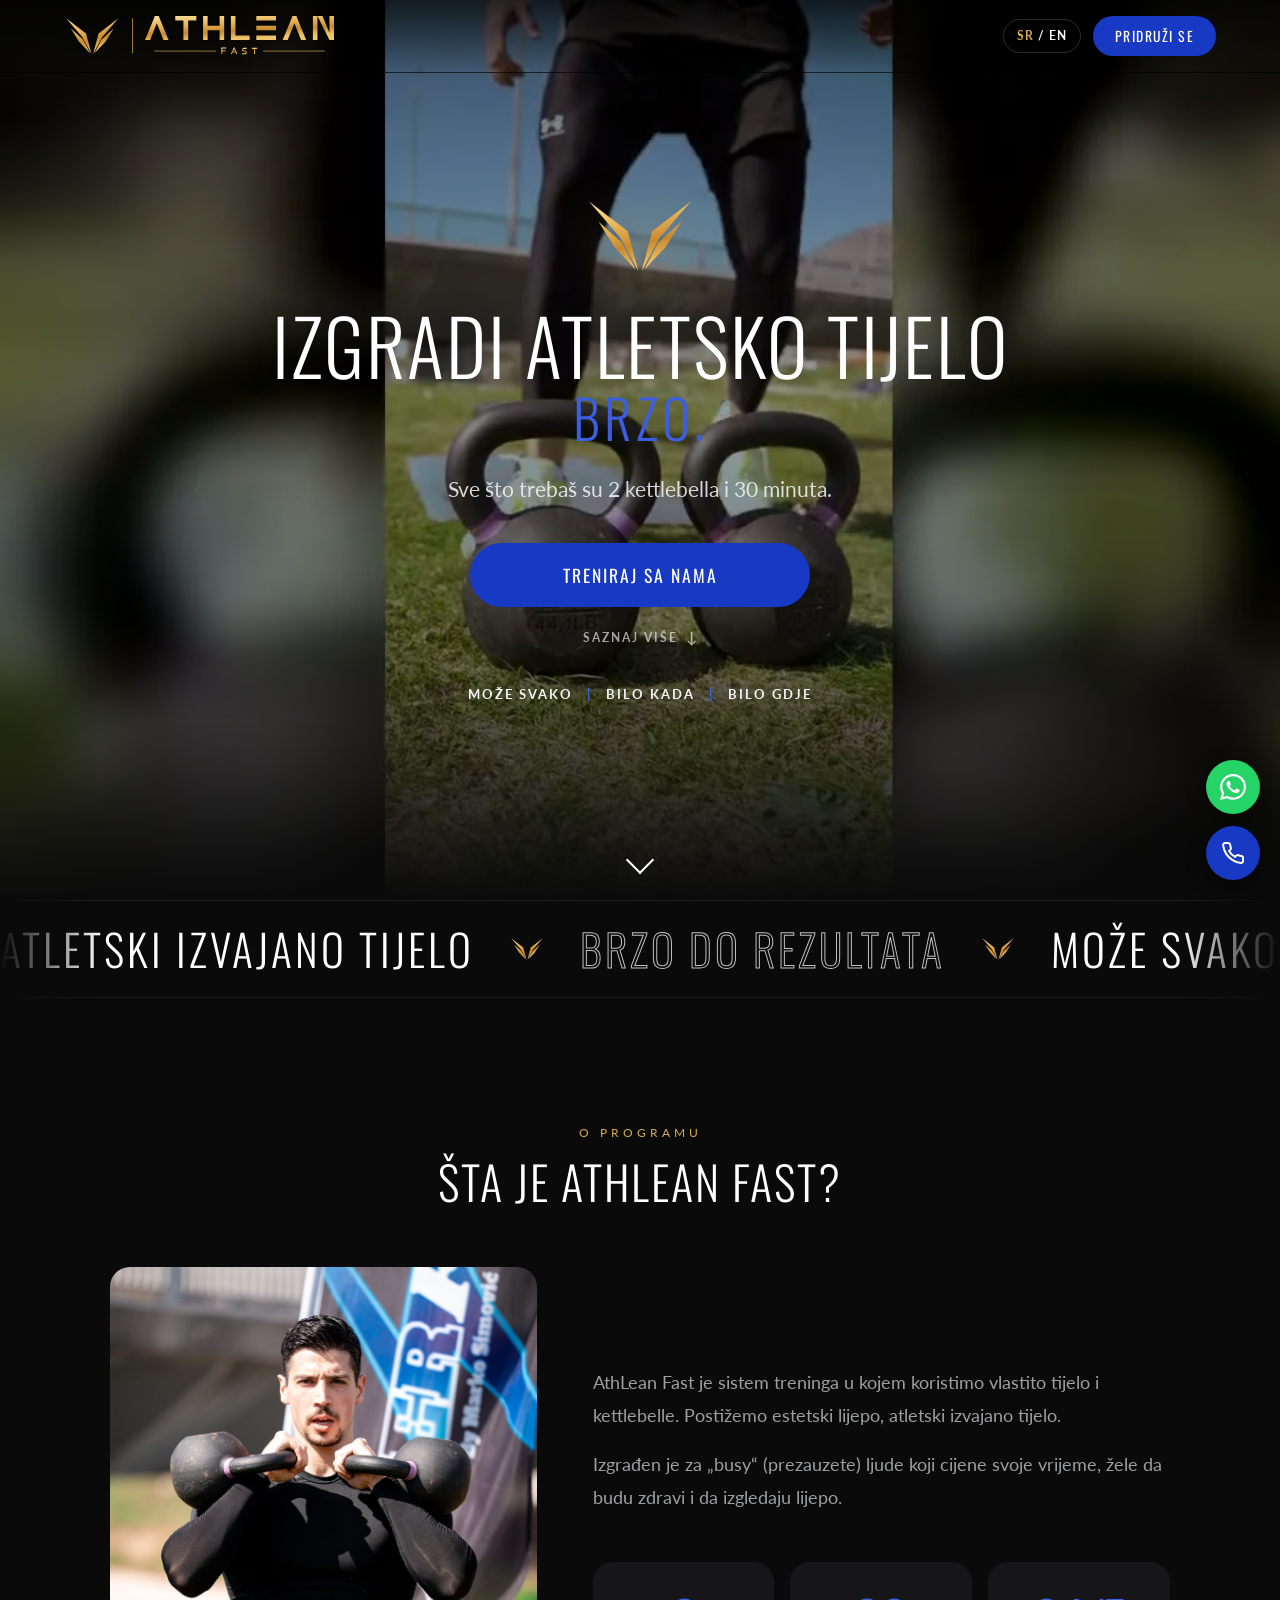
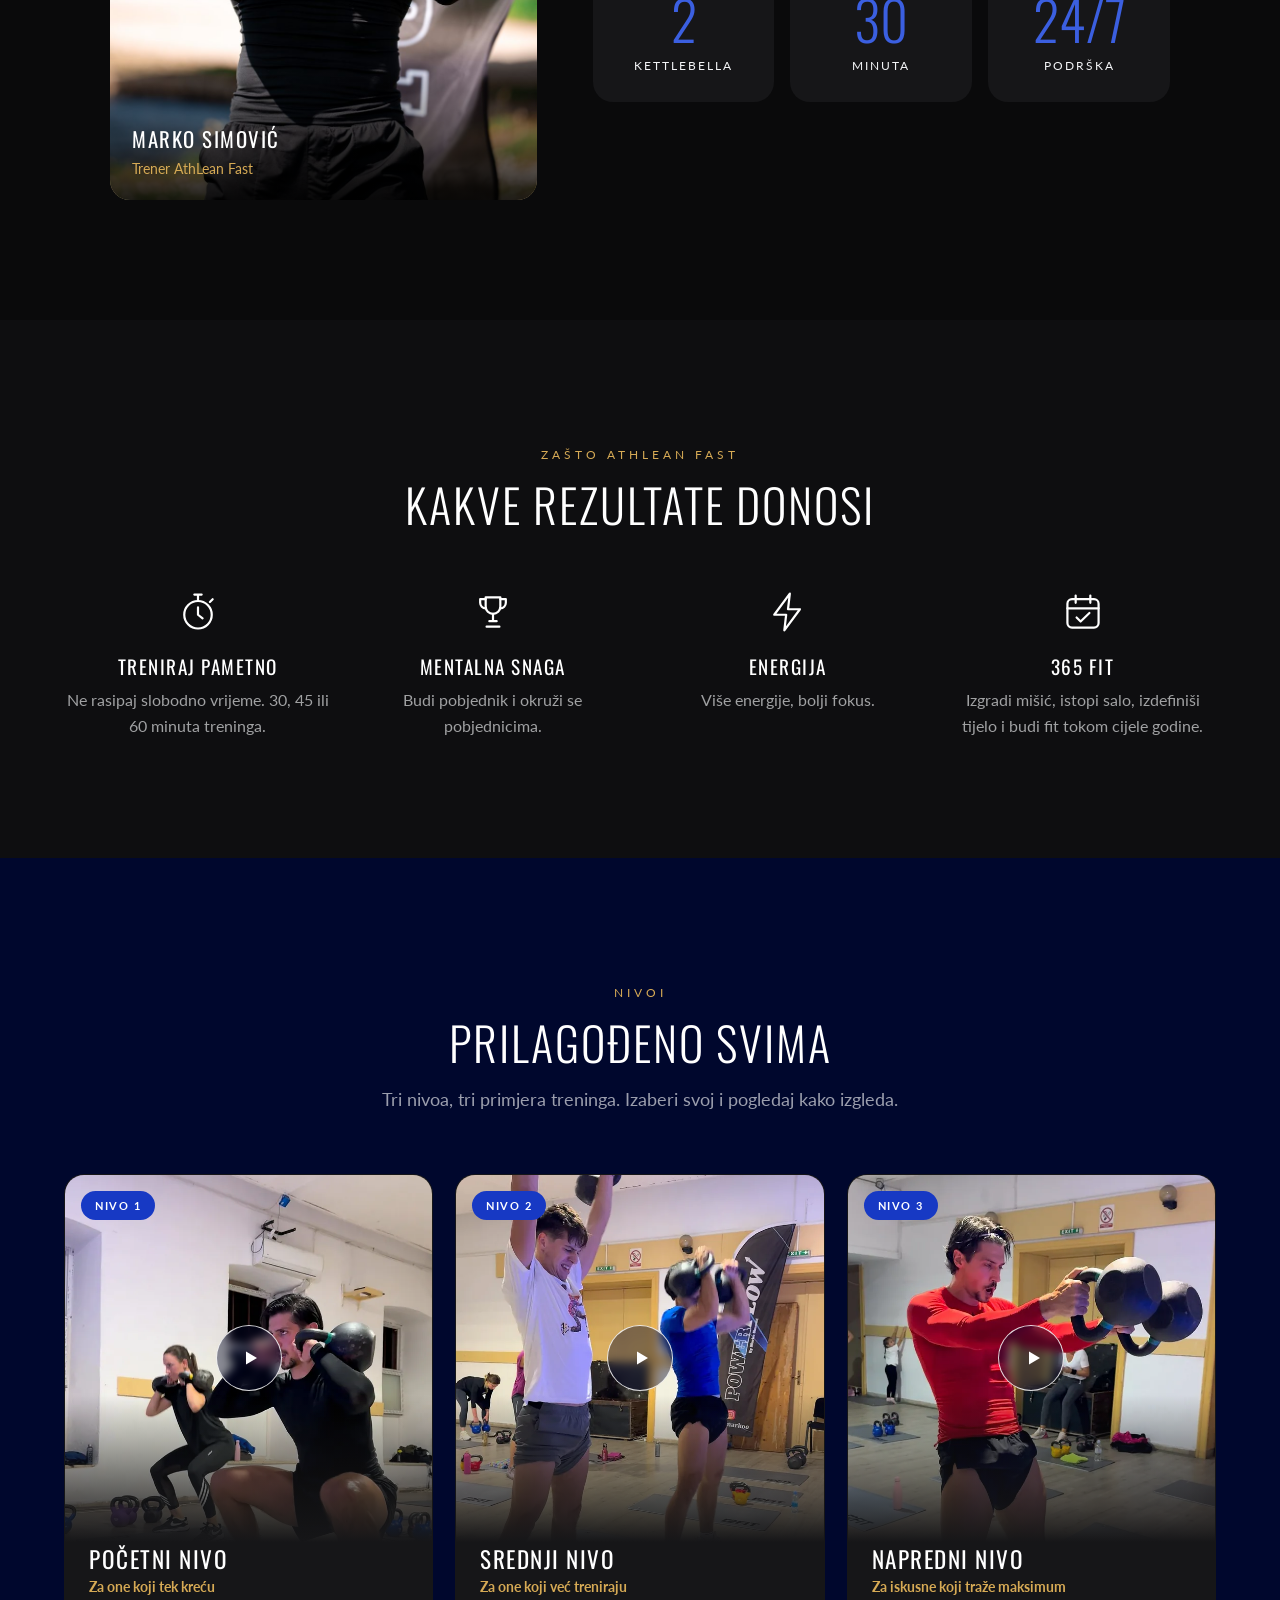
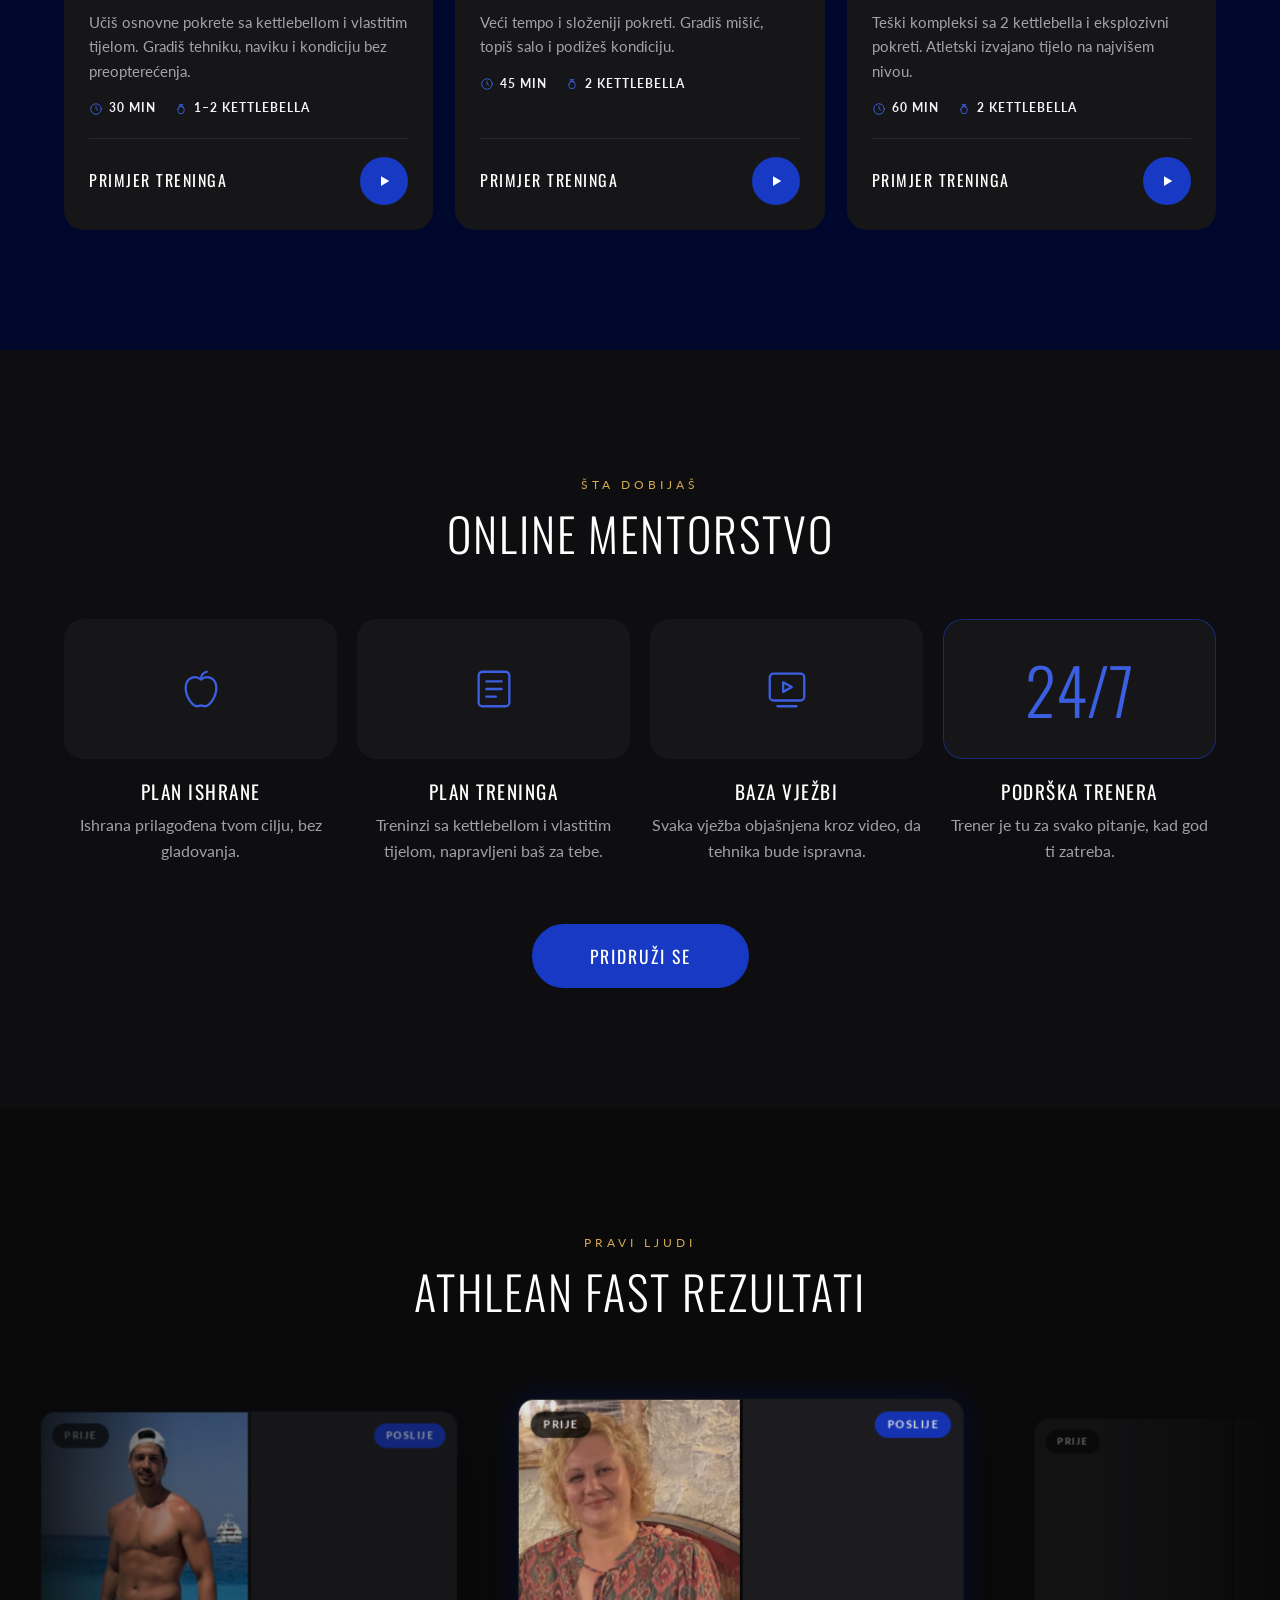
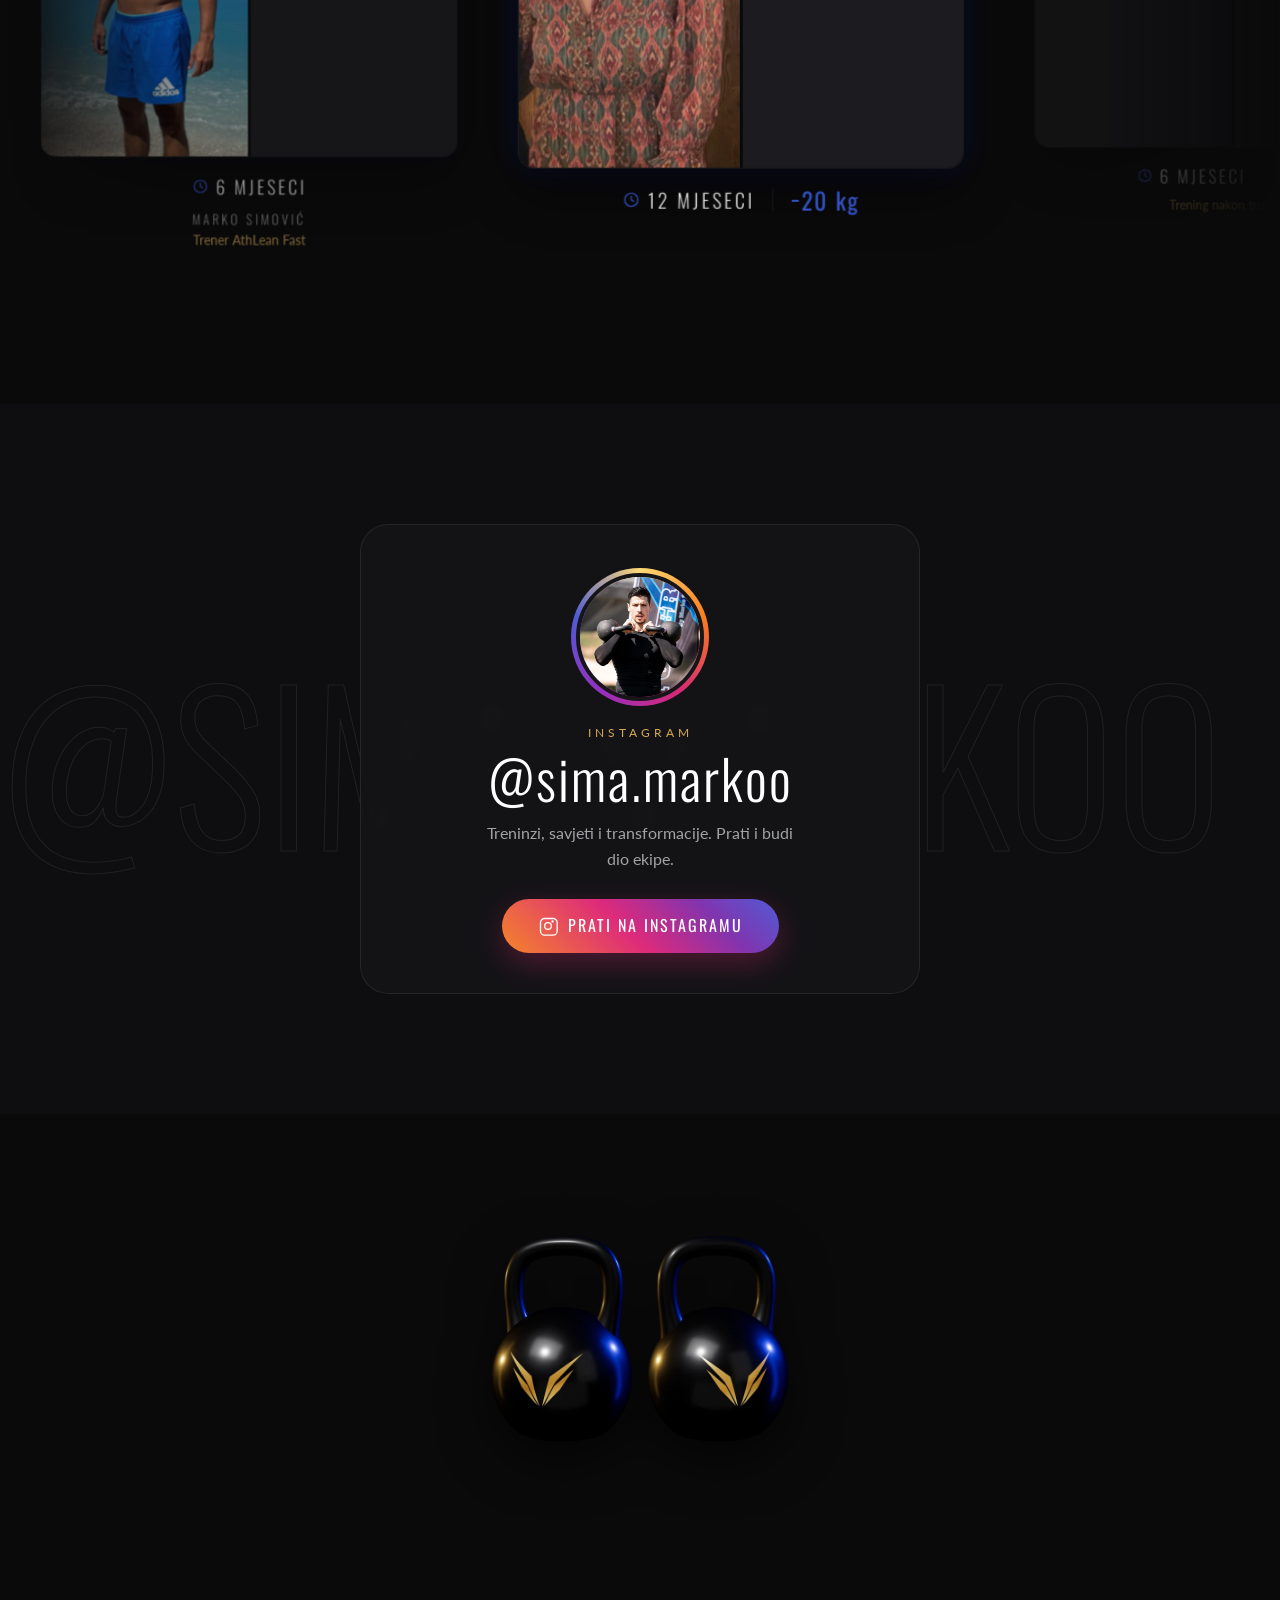
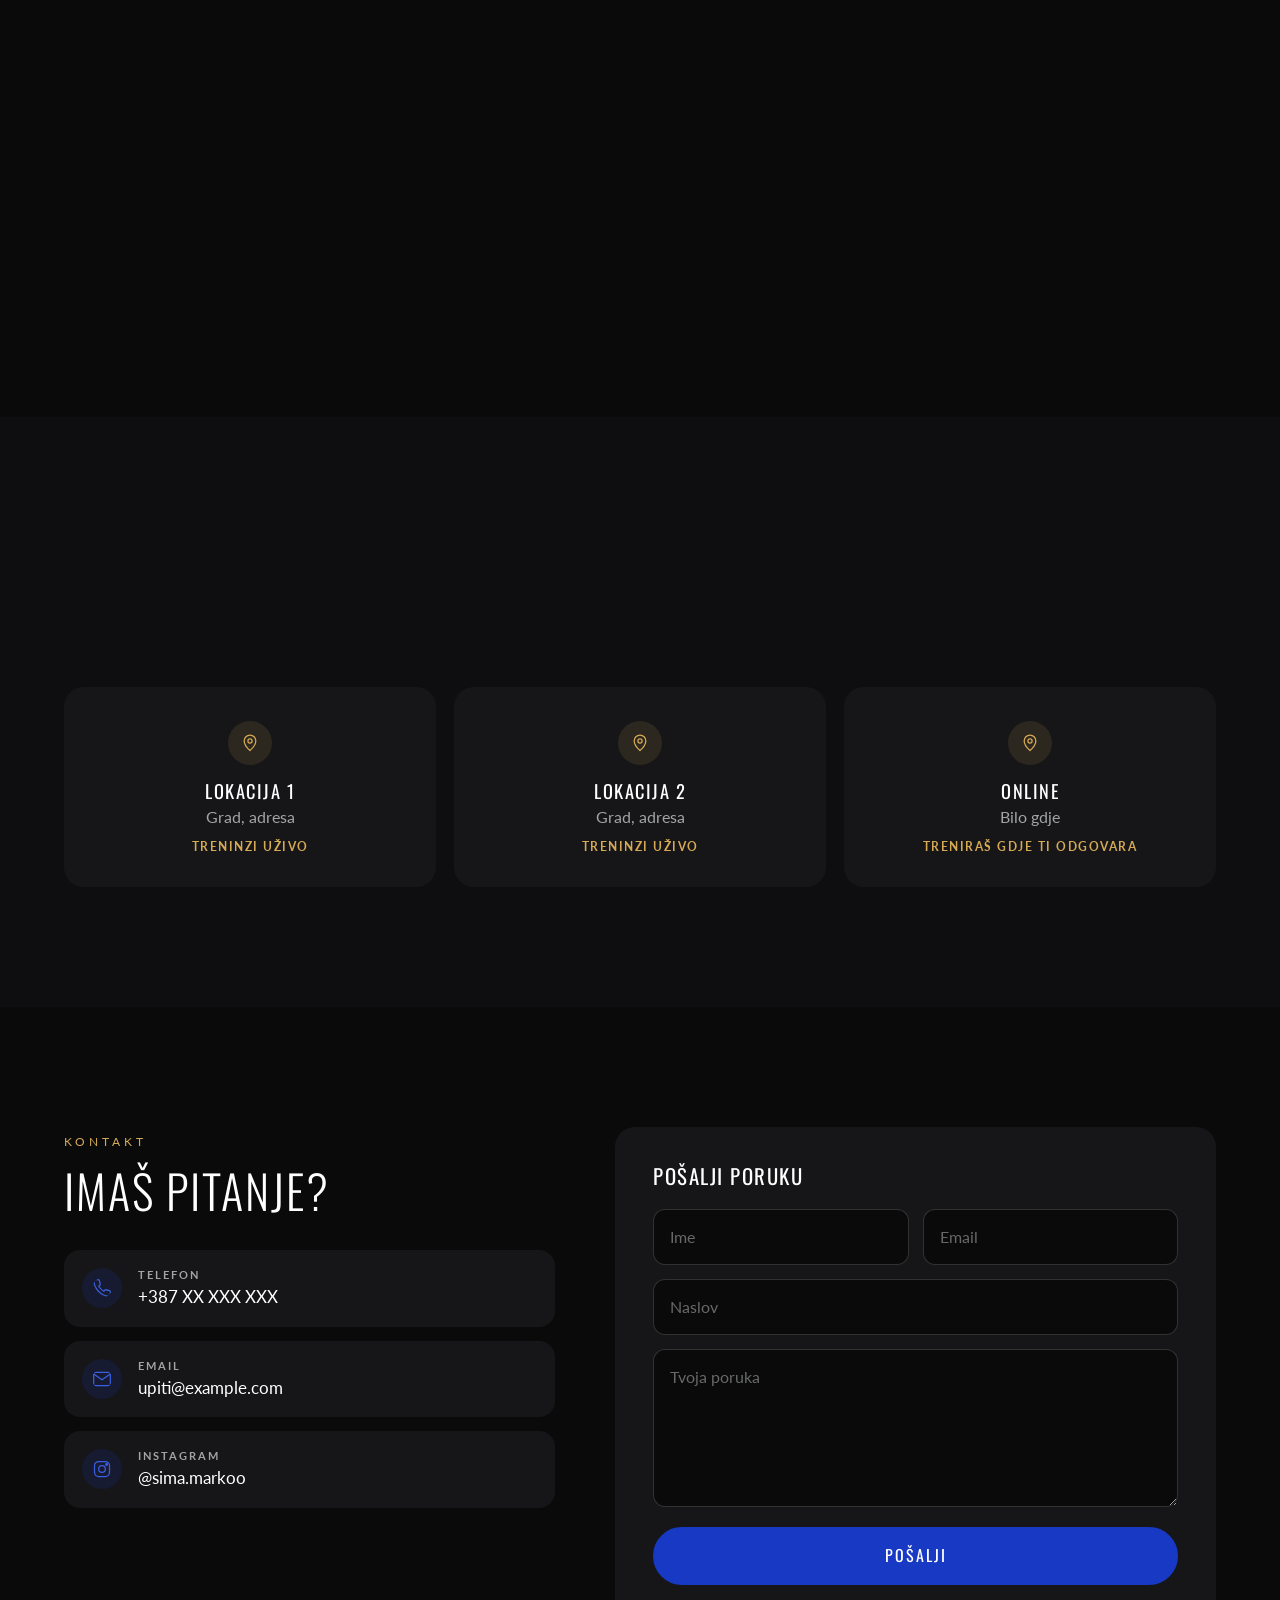
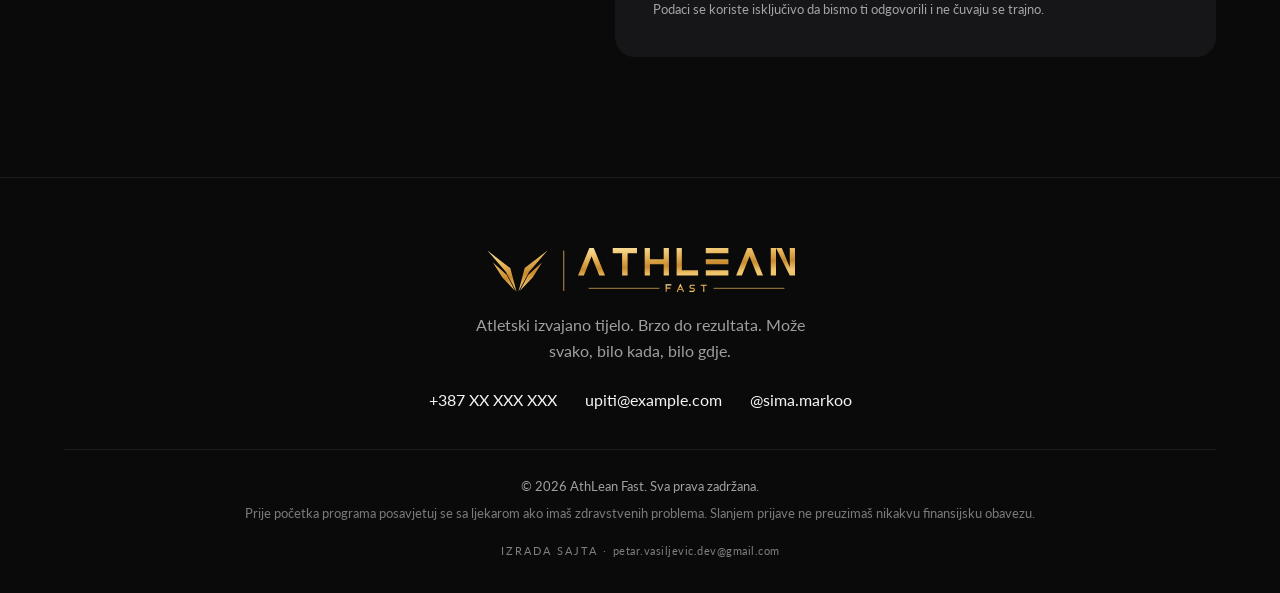
==== commit a49e0173: "Transformacije: 39 godina, 3 djece, 2 posla, 3 mjeseca Iz poslatog kolaža isečeni pre i posle (780×1" ====
--- a/elegantna/index.html
+++ b/elegantna/index.html
@@ -452,7 +452,7 @@
   }
   </script>
 
-  <script src="data.js?v=7a923aae"></script>
+  <script src="data.js?v=be95e204"></script>
   <script src="components.js?v=4db12a7c"></script>
   <script src="script.js?v=43909dcb"></script>
 </body>
